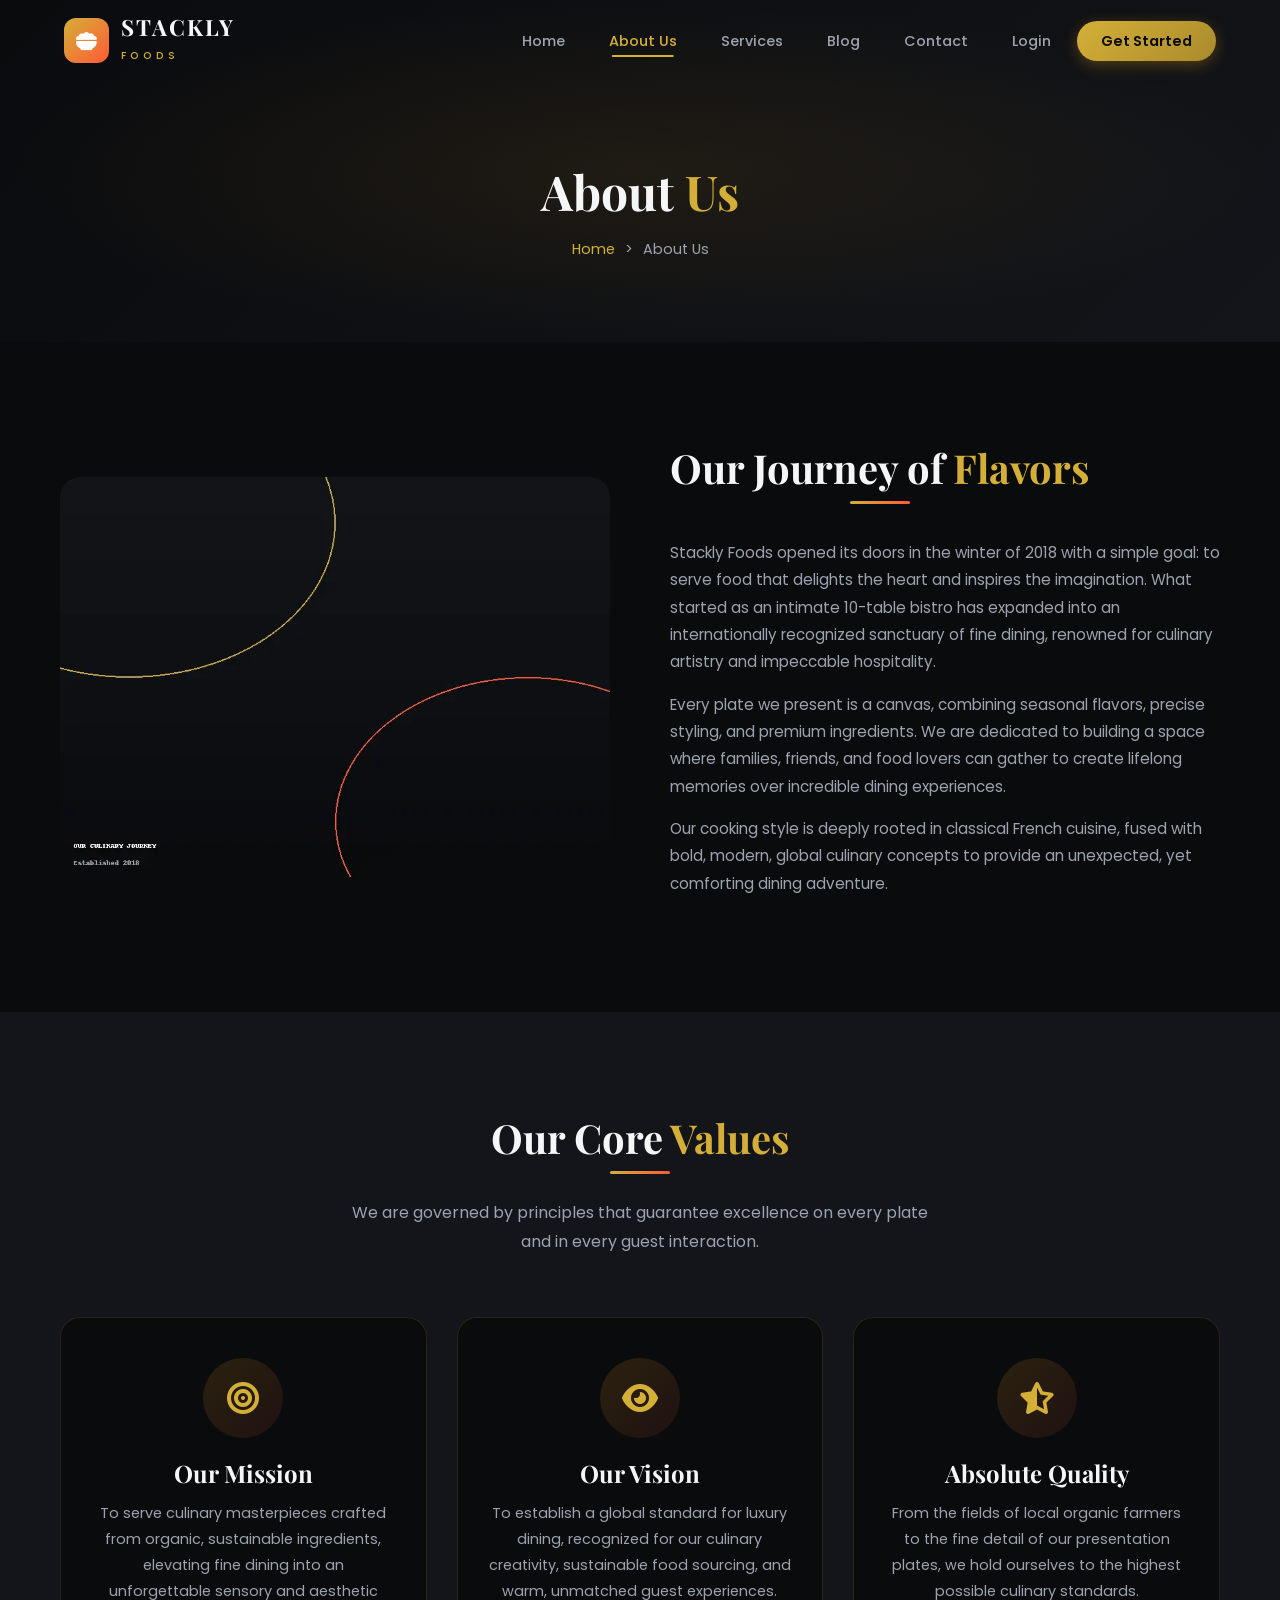
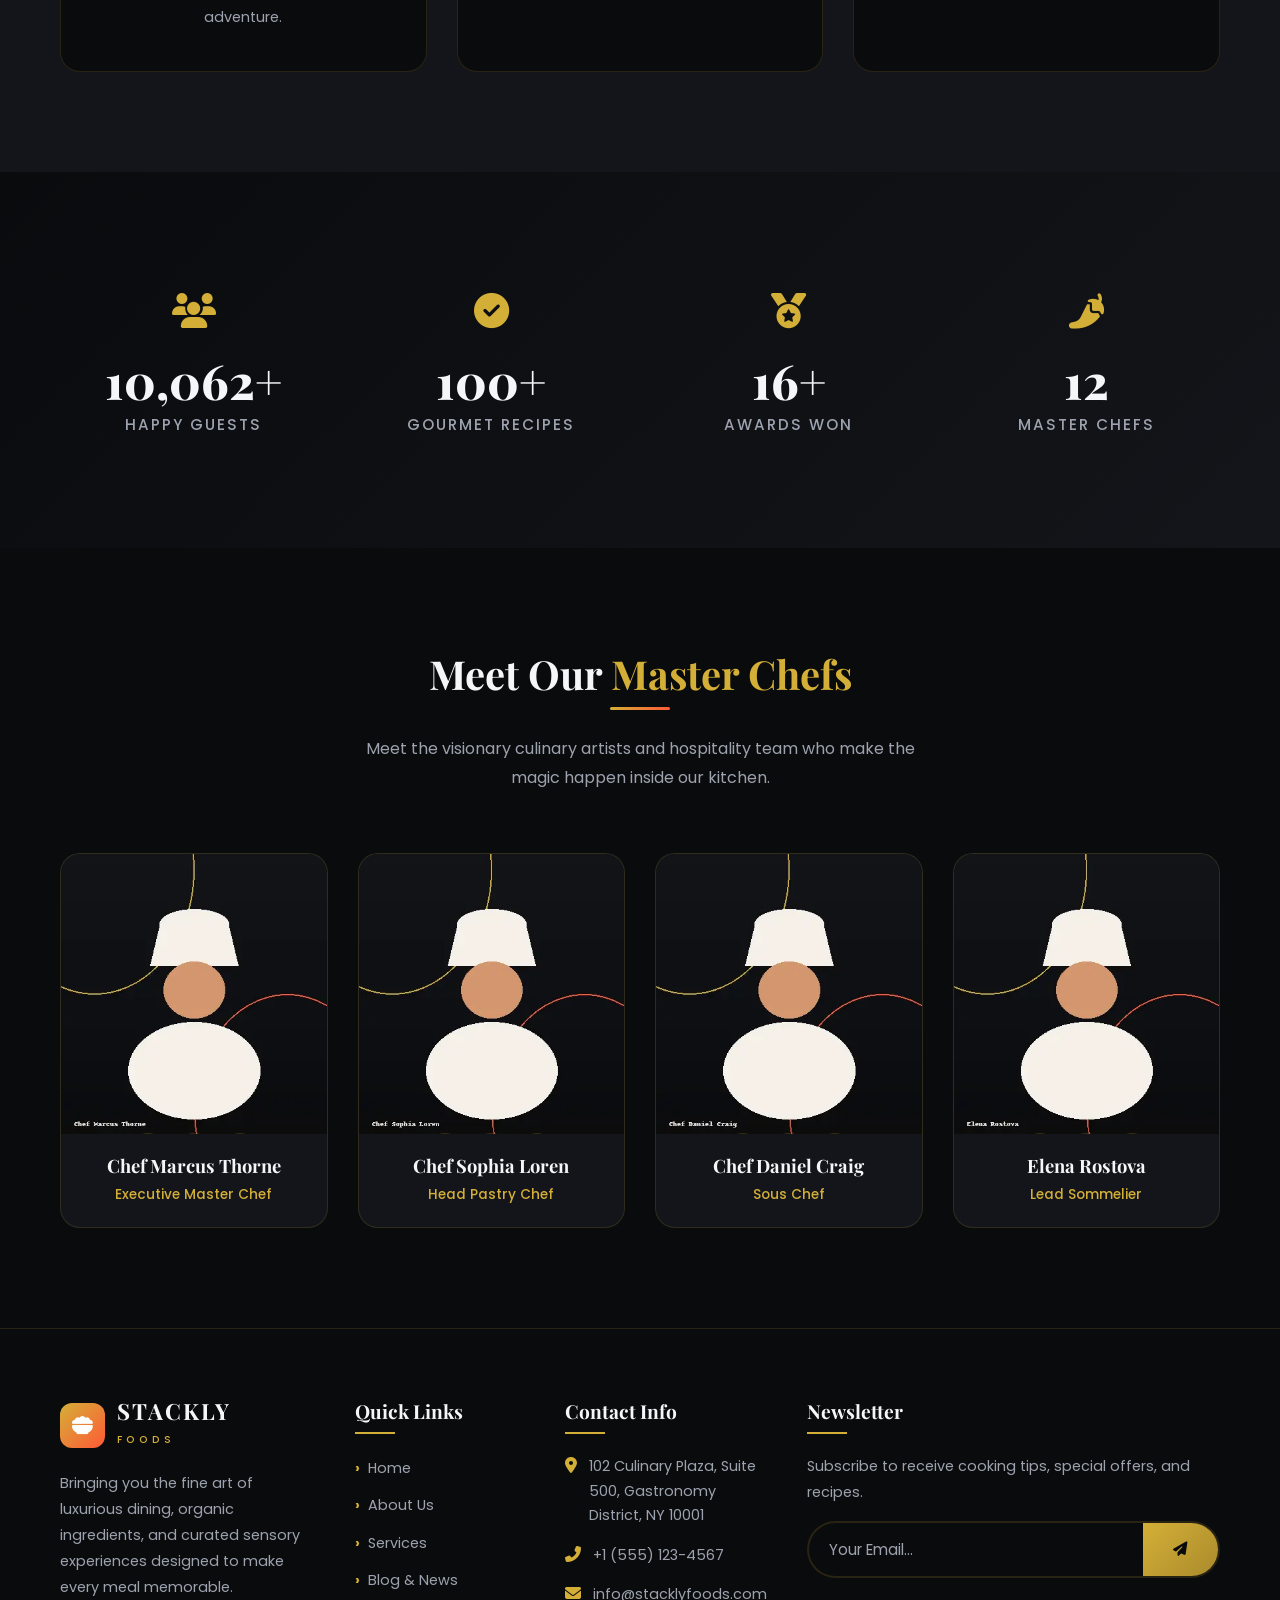
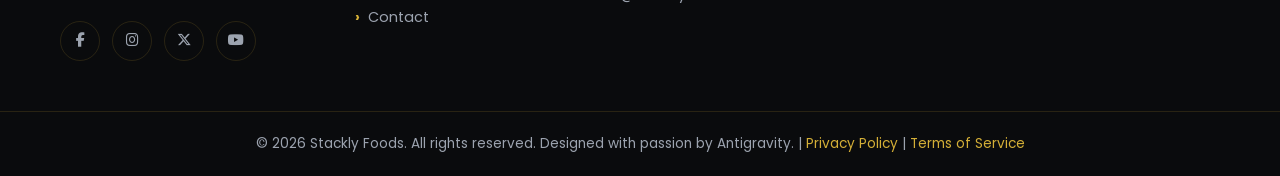
==== about.html @ e521a088 "Upload Stackly Foods theme with real photography, custom styles, and role dashboards" ====
<!DOCTYPE html>
<html lang="en">
<head>
    <meta charset="UTF-8">
    <meta name="viewport" content="width=device-width, initial-scale=1.0">
    <title>About Us | Stackly Foods - Our Story, Culinary Mission & Master Chefs</title>
    <meta name="description" content="Discover the story behind Stackly Foods. Learn about our culinary values, mission, master chefs, and our journey to culinary excellence.">
    <!-- Font Awesome -->
    <link rel="stylesheet" href="https://cdnjs.cloudflare.com/ajax/libs/font-awesome/6.5.2/css/all.min.css">
    <!-- Google Fonts -->
    <link href="https://fonts.googleapis.com/css2?family=Playfair+Display:ital,wght@0,400..900;1,400..900&family=Poppins:wght@300;400;500;600;700;800&display=swap" rel="stylesheet">
    <!-- Stylesheet -->
    <link rel="stylesheet" href="css/style.css">
</head>
<body>

    <!-- NAVBAR -->
    <header>
        <nav class="navbar" id="mainNavbar">
            <a href="index.html" class="logo" id="logoLink">
                <div class="logo-icon">
                    <i class="fas fa-bowl-food"></i>
                </div>
                <div class="logo-text">
                    <h2>STACKLY</h2>
                    <span>FOODS</span>
                </div>
            </a>

            <ul class="nav-links" id="navLinks">
                <li><a href="index.html" id="navHome">Home</a></li>
                <li><a href="about.html" class="active" id="navAbout">About Us</a></li>
                <li><a href="services.html" id="navServices">Services</a></li>
                <li><a href="blog.html" id="navBlog">Blog</a></li>
                <li><a href="contact.html" id="navContact">Contact</a></li>
                <li><a href="login.html" id="navLogin">Login</a></li>
                <li><a href="register.html" class="btn-nav" id="navRegister">Get Started</a></li>
            </ul>

            <div class="menu-btn" id="menuBtn">
                <i class="fas fa-bars"></i>
            </div>
        </nav>
    </header>

    <!-- SECTION 1: PAGE HERO -->
    <section class="page-hero animate-on-scroll" id="about-hero">
        <div class="container">
            <h1>About <span class="highlight">Us</span></h1>
            <div class="breadcrumb">
                <a href="index.html" id="breadcrumbHome">Home</a>
                <span>&gt;</span>
                <span>About Us</span>
            </div>
        </div>
    </section>

    <!-- SECTION 2: OUR STORY -->
    <section class="story-section animate-on-scroll" id="our-story">
        <div class="container story-container">
            <div class="story-image animate-slide-left">
                <img src="images/story.webp" alt="Stackly Foods Kitchen Story" id="storyImg">
            </div>
            <div class="story-text animate-slide-right">
                <div class="section-header" style="text-align: left; margin-bottom: 25px;">
                    <h2>Our Journey of <span class="highlight">Flavors</span></h2>
                </div>
                <p>Stackly Foods opened its doors in the winter of 2018 with a simple goal: to serve food that delights the heart and inspires the imagination. What started as an intimate 10-table bistro has expanded into an internationally recognized sanctuary of fine dining, renowned for culinary artistry and impeccable hospitality.</p>
                <p>Every plate we present is a canvas, combining seasonal flavors, precise styling, and premium ingredients. We are dedicated to building a space where families, friends, and food lovers can gather to create lifelong memories over incredible dining experiences.</p>
                <p>Our cooking style is deeply rooted in classical French cuisine, fused with bold, modern, global culinary concepts to provide an unexpected, yet comforting dining adventure.</p>
            </div>
        </div>
    </section>

    <!-- SECTION 3: MISSION / VISION / VALUES -->
    <section class="values-section animate-on-scroll" id="our-values">
        <div class="container">
            <div class="section-header">
                <h2>Our Core <span class="highlight">Values</span></h2>
                <p>We are governed by principles that guarantee excellence on every plate and in every guest interaction.</p>
            </div>
            <div class="values-grid">
                <!-- Mission -->
                <div class="value-card animate-scale delay-1">
                    <div class="value-icon">
                        <i class="fas fa-bullseye"></i>
                    </div>
                    <h3>Our Mission</h3>
                    <p>To serve culinary masterpieces crafted from organic, sustainable ingredients, elevating fine dining into an unforgettable sensory and aesthetic adventure.</p>
                </div>
                <!-- Vision -->
                <div class="value-card animate-scale delay-2">
                    <div class="value-icon">
                        <i class="fas fa-eye"></i>
                    </div>
                    <h3>Our Vision</h3>
                    <p>To establish a global standard for luxury dining, recognized for our culinary creativity, sustainable food sourcing, and warm, unmatched guest experiences.</p>
                </div>
                <!-- Quality -->
                <div class="value-card animate-scale delay-3">
                    <div class="value-icon">
                        <i class="fas fa-star-half-stroke"></i>
                    </div>
                    <h3>Absolute Quality</h3>
                    <p>From the fields of local organic farmers to the fine detail of our presentation plates, we hold ourselves to the highest possible culinary standards.</p>
                </div>
            </div>
        </div>
    </section>

    <!-- SECTION 4: STATS COUNTER -->
    <section class="stats-section animate-on-scroll" id="about-stats">
        <div class="container stats-grid">
            <!-- Stat 1 -->
            <div class="stat-item">
                <div class="stat-icon"><i class="fas fa-users"></i></div>
                <div class="stat-number" data-target="15000" data-suffix="+">0</div>
                <div class="stat-label">Happy Guests</div>
            </div>
            <!-- Stat 2 -->
            <div class="stat-item">
                <div class="stat-icon"><i class="fas fa-circle-check"></i></div>
                <div class="stat-number" data-target="150" data-suffix="+">0</div>
                <div class="stat-label">Gourmet Recipes</div>
            </div>
            <!-- Stat 3 -->
            <div class="stat-item">
                <div class="stat-icon"><i class="fas fa-medal"></i></div>
                <div class="stat-number" data-target="25" data-suffix="+">0</div>
                <div class="stat-label">Awards Won</div>
            </div>
            <!-- Stat 4 -->
            <div class="stat-item">
                <div class="stat-icon"><i class="fas fa-pepper-hot"></i></div>
                <div class="stat-number" data-target="18" data-suffix="">0</div>
                <div class="stat-label">Master Chefs</div>
            </div>
        </div>
    </section>

    <!-- SECTION 5: MEET OUR TEAM -->
    <section class="team-section animate-on-scroll" id="our-team">
        <div class="container">
            <div class="section-header">
                <h2>Meet Our <span class="highlight">Master Chefs</span></h2>
                <p>Meet the visionary culinary artists and hospitality team who make the magic happen inside our kitchen.</p>
            </div>
            <div class="team-grid">
                <!-- Chef 1 -->
                <div class="team-card animate-scale delay-1">
                    <div class="team-photo">
                        <img src="images/chef1.webp" alt="Executive Chef Chef Marcus" id="chefImg1">
                        <div class="team-social">
                            <a href="https://facebook.com" target="_blank" id="chef1Fb"><i class="fab fa-facebook-f"></i></a>
                            <a href="https://instagram.com" target="_blank" id="chef1Insta"><i class="fab fa-instagram"></i></a>
                            <a href="https://twitter.com" target="_blank" id="chef1Tw"><i class="fab fa-x-twitter"></i></a>
                        </div>
                    </div>
                    <div class="team-info">
                        <h3>Chef Marcus Thorne</h3>
                        <p>Executive Master Chef</p>
                    </div>
                </div>
                <!-- Chef 2 -->
                <div class="team-card animate-scale delay-2">
                    <div class="team-photo">
                        <img src="images/chef2.webp" alt="Pastry Chef Chef Sophia" id="chefImg2">
                        <div class="team-social">
                            <a href="https://facebook.com" target="_blank" id="chef2Fb"><i class="fab fa-facebook-f"></i></a>
                            <a href="https://instagram.com" target="_blank" id="chef2Insta"><i class="fab fa-instagram"></i></a>
                            <a href="https://twitter.com" target="_blank" id="chef2Tw"><i class="fab fa-x-twitter"></i></a>
                        </div>
                    </div>
                    <div class="team-info">
                        <h3>Chef Sophia Loren</h3>
                        <p>Head Pastry Chef</p>
                    </div>
                </div>
                <!-- Chef 3 -->
                <div class="team-card animate-scale delay-3">
                    <div class="team-photo">
                        <img src="images/chef3.webp" alt="Sous Chef Chef Daniel" id="chefImg3">
                        <div class="team-social">
                            <a href="https://facebook.com" target="_blank" id="chef3Fb"><i class="fab fa-facebook-f"></i></a>
                            <a href="https://instagram.com" target="_blank" id="chef3Insta"><i class="fab fa-instagram"></i></a>
                            <a href="https://twitter.com" target="_blank" id="chef3Tw"><i class="fab fa-x-twitter"></i></a>
                        </div>
                    </div>
                    <div class="team-info">
                        <h3>Chef Daniel Craig</h3>
                        <p>Sous Chef</p>
                    </div>
                </div>
                <!-- Chef 4 -->
                <div class="team-card animate-scale delay-4">
                    <div class="team-photo">
                        <img src="images/chef4.webp" alt="Lead Sommelier Elena" id="chefImg4">
                        <div class="team-social">
                            <a href="https://facebook.com" target="_blank" id="chef4Fb"><i class="fab fa-facebook-f"></i></a>
                            <a href="https://instagram.com" target="_blank" id="chef4Insta"><i class="fab fa-instagram"></i></a>
                            <a href="https://twitter.com" target="_blank" id="chef4Tw"><i class="fab fa-x-twitter"></i></a>
                        </div>
                    </div>
                    <div class="team-info">
                        <h3>Elena Rostova</h3>
                        <p>Lead Sommelier</p>
                    </div>
                </div>
            </div>
        </div>
    </section>

    <!-- FOOTER -->
    <footer>
        <div class="container footer-grid">
            <div class="footer-col footer-about">
                <a href="index.html" class="logo" style="margin-bottom: 20px;" id="footerLogo">
                    <div class="logo-icon">
                        <i class="fas fa-bowl-food"></i>
                    </div>
                    <div class="logo-text">
                        <h2>STACKLY</h2>
                        <span>FOODS</span>
                    </div>
                </a>
                <p>Bringing you the fine art of luxurious dining, organic ingredients, and curated sensory experiences designed to make every meal memorable.</p>
                <div class="footer-social">
                    <a href="https://facebook.com" target="_blank" id="facebookLink"><i class="fab fa-facebook-f"></i></a>
                    <a href="https://instagram.com" target="_blank" id="instagramLink"><i class="fab fa-instagram"></i></a>
                    <a href="https://twitter.com" target="_blank" id="twitterLink"><i class="fab fa-x-twitter"></i></a>
                    <a href="https://youtube.com" target="_blank" id="youtubeLink"><i class="fab fa-youtube"></i></a>
                </div>
            </div>
            <div class="footer-col footer-links">
                <h3>Quick Links</h3>
                <ul>
                    <li><a href="index.html" id="footerLinkHome">Home</a></li>
                    <li><a href="about.html" id="footerLinkAbout">About Us</a></li>
                    <li><a href="services.html" id="footerLinkServices">Services</a></li>
                    <li><a href="blog.html" id="footerLinkBlog">Blog & News</a></li>
                    <li><a href="contact.html" id="footerLinkContact">Contact</a></li>
                </ul>
            </div>
            <div class="footer-col footer-contact">
                <h3>Contact Info</h3>
                <ul>
                    <li>
                        <i class="fas fa-map-marker-alt"></i>
                        <span>102 Culinary Plaza, Suite 500, Gastronomy District, NY 10001</span>
                    </li>
                    <li>
                        <i class="fas fa-phone-alt"></i>
                        <span><a href="tel:+15551234567" id="footerPhone">+1 (555) 123-4567</a></span>
                    </li>
                    <li>
                        <i class="fas fa-envelope"></i>
                        <span><a href="mailto:info@stacklyfoods.com" id="footerEmail">info@stacklyfoods.com</a></span>
                    </li>
                </ul>
            </div>
            <div class="footer-col footer-newsletter">
                <h3>Newsletter</h3>
                <p>Subscribe to receive cooking tips, special offers, and recipes.</p>
                <form class="newsletter-form" id="footerNewsletterForm">
                    <input type="email" placeholder="Your Email..." required id="footerNewsletterEmail">
                    <button type="submit" id="footerNewsletterSubmitBtn"><i class="fas fa-paper-plane"></i></button>
                </form>
            </div>
        </div>
        <div class="footer-bottom">
            <p>&copy; 2026 Stackly Foods. All rights reserved. Designed with passion by Antigravity. | <a href="#" id="privacyPolicyLink">Privacy Policy</a> | <a href="#" id="termsOfServiceLink">Terms of Service</a></p>
        </div>
    </footer>

    <!-- Script -->
    <script src="js/script.js"></script>
</body>
</html>
---- css/style.css ----
/* ============================================
   STACKLY FOODS - Food Industry Theme
   Complete Stylesheet
   ============================================ */

/* ---- CSS Custom Properties (Design Tokens) ---- */
:root {
  /* Colors */
  --color-primary: #D4AF37;
  --color-primary-dark: #AA8B2C;
  --color-primary-light: #F3E5AB;
  --color-secondary: #FF5A36;
  --color-secondary-dark: #D64522;
  --color-accent: #10B981;
  --color-accent-dark: #059669;

  --color-bg: #0A0B0D;
  --color-bg-light: #13151A;
  --color-bg-lighter: #1F222B;
  --color-bg-card: #13151A;
  --color-bg-card-hover: #1F222B;

  --color-text: #F5F6F8;
  --color-text-muted: #9CA3AF;
  --color-text-dark: #0A0B0D;
  --color-border: rgba(212, 175, 55, 0.15);
  --color-border-light: rgba(245, 246, 248, 0.08);

  /* Glassmorphism */
  --glass-bg: rgba(19, 21, 26, 0.85);
  --glass-border: rgba(212, 175, 55, 0.2);
  --glass-shadow: 0 8px 32px rgba(0, 0, 0, 0.3);

  /* Typography */
  --font-body: 'Poppins', sans-serif;
  --font-heading: 'Playfair Display', serif;

  /* Spacing */
  --section-padding: 100px 0;
  --container-width: 1200px;
  --container-padding: 0 20px;

  /* Transitions */
  --transition-fast: 0.2s ease;
  --transition-normal: 0.3s ease;
  --transition-slow: 0.5s ease;
  --transition-slower: 0.8s ease;

  /* Border Radius */
  --radius-sm: 6px;
  --radius-md: 12px;
  --radius-lg: 20px;
  --radius-xl: 30px;
  --radius-full: 50%;

  /* Shadows */
  --shadow-card: 0 4px 20px rgba(0, 0, 0, 0.3);
  --shadow-card-hover: 0 12px 40px rgba(232, 163, 23, 0.15);
  --shadow-btn: 0 4px 15px rgba(232, 163, 23, 0.3);
  --shadow-btn-hover: 0 6px 25px rgba(232, 163, 23, 0.5);
}

/* ---- Reset & Base ---- */
*,
*::before,
*::after {
  margin: 0;
  padding: 0;
  box-sizing: border-box;
}

html {
  scroll-behavior: smooth;
  font-size: 16px;
}

body {
  font-family: var(--font-body);
  background-color: var(--color-bg);
  color: var(--color-text);
  line-height: 1.7;
  overflow-x: hidden;
  -webkit-font-smoothing: antialiased;
  -moz-osx-font-smoothing: grayscale;
}

a {
  text-decoration: none;
  color: inherit;
  transition: var(--transition-normal);
}

ul {
  list-style: none;
}

img {
  max-width: 100%;
  height: auto;
  display: block;
}

button {
  cursor: pointer;
  border: none;
  outline: none;
  font-family: var(--font-body);
}

input, textarea, select {
  font-family: var(--font-body);
  outline: none;
}

h1, h2, h3, h4, h5, h6 {
  font-family: var(--font-heading);
  font-weight: 700;
  line-height: 1.3;
  color: var(--color-text);
}

h1 { font-size: 3.2rem; }
h2 { font-size: 2.5rem; }
h3 { font-size: 1.5rem; }
h4 { font-size: 1.2rem; }

p {
  color: var(--color-text-muted);
  line-height: 1.8;
}

/* ---- Utility Classes ---- */
.container {
  max-width: var(--container-width);
  margin: 0 auto;
  padding: var(--container-padding);
}

.section-header {
  text-align: center;
  margin-bottom: 60px;
}

.section-header h2 {
  font-size: 2.5rem;
  margin-bottom: 15px;
  position: relative;
  display: inline-block;
}

.section-header h2::after {
  content: '';
  position: absolute;
  bottom: -10px;
  left: 50%;
  transform: translateX(-50%);
  width: 60px;
  height: 3px;
  background: linear-gradient(90deg, var(--color-primary), var(--color-secondary));
  border-radius: 2px;
}

.section-header p {
  max-width: 600px;
  margin: 20px auto 0;
  font-size: 1rem;
}

.highlight {
  color: var(--color-primary);
}

/* ---- Buttons ---- */
.primary-btn {
  display: inline-block;
  padding: 14px 36px;
  background: linear-gradient(135deg, var(--color-primary), var(--color-primary-dark));
  color: var(--color-text-dark);
  font-weight: 600;
  font-size: 1rem;
  border-radius: var(--radius-xl);
  transition: var(--transition-normal);
  box-shadow: var(--shadow-btn);
  text-transform: uppercase;
  letter-spacing: 1px;
  border: none;
  cursor: pointer;
}

.primary-btn:hover {
  transform: translateY(-3px);
  box-shadow: var(--shadow-btn-hover);
  background: linear-gradient(135deg, var(--color-primary-light), var(--color-primary));
}

.secondary-btn {
  display: inline-block;
  padding: 14px 36px;
  background: transparent;
  color: var(--color-text);
  font-weight: 600;
  font-size: 1rem;
  border-radius: var(--radius-xl);
  border: 2px solid var(--color-primary);
  transition: var(--transition-normal);
  text-transform: uppercase;
  letter-spacing: 1px;
  cursor: pointer;
}

.secondary-btn:hover {
  background: var(--color-primary);
  color: var(--color-text-dark);
  transform: translateY(-3px);
  box-shadow: var(--shadow-btn);
}

/* ============================================
   NAVBAR
   ============================================ */
.navbar {
  position: fixed;
  top: 0;
  left: 0;
  width: 100%;
  z-index: 1000;
  display: flex;
  align-items: center;
  justify-content: space-between;
  padding: 15px 5%;
  transition: var(--transition-normal);
  background: transparent;
}

.navbar.scrolled {
  background: var(--glass-bg);
  backdrop-filter: blur(20px);
  -webkit-backdrop-filter: blur(20px);
  box-shadow: 0 2px 20px rgba(0, 0, 0, 0.3);
  padding: 10px 5%;
  border-bottom: 1px solid var(--glass-border);
}

.logo {
  display: flex;
  align-items: center;
  gap: 12px;
  text-decoration: none;
}

.logo-icon {
  width: 45px;
  height: 45px;
  background: linear-gradient(135deg, var(--color-primary), var(--color-secondary));
  border-radius: var(--radius-md);
  display: flex;
  align-items: center;
  justify-content: center;
  font-size: 1.3rem;
  color: #fff;
  transition: var(--transition-normal);
}

.logo:hover .logo-icon {
  transform: rotate(10deg) scale(1.05);
}

.logo-text h2 {
  font-family: var(--font-heading);
  font-size: 1.4rem;
  font-weight: 700;
  color: var(--color-text);
  line-height: 1.1;
  letter-spacing: 2px;
}

.logo-text span {
  font-family: var(--font-body);
  font-size: 0.65rem;
  color: var(--color-primary);
  text-transform: uppercase;
  letter-spacing: 4px;
  font-weight: 500;
}

.nav-links {
  display: flex;
  align-items: center;
  gap: 8px;
}

.nav-links li a {
  padding: 8px 18px;
  font-size: 0.9rem;
  font-weight: 500;
  color: var(--color-text-muted);
  border-radius: var(--radius-xl);
  transition: var(--transition-normal);
  position: relative;
}

.nav-links li a:hover,
.nav-links li a.active {
  color: var(--color-primary);
}

.nav-links li a::after {
  content: '';
  position: absolute;
  bottom: 2px;
  left: 50%;
  transform: translateX(-50%);
  width: 0;
  height: 2px;
  background: var(--color-primary);
  transition: var(--transition-normal);
  border-radius: 2px;
}

.nav-links li a:hover::after,
.nav-links li a.active::after {
  width: 60%;
}

.btn-nav {
  background: linear-gradient(135deg, var(--color-primary), var(--color-primary-dark)) !important;
  color: var(--color-text-dark) !important;
  font-weight: 600 !important;
  padding: 10px 24px !important;
  border-radius: var(--radius-xl) !important;
  box-shadow: var(--shadow-btn);
}

.btn-nav:hover {
  transform: translateY(-2px);
  box-shadow: var(--shadow-btn-hover);
}

.btn-nav::after {
  display: none !important;
}

.menu-btn {
  display: none;
  font-size: 1.5rem;
  color: var(--color-text);
  cursor: pointer;
  z-index: 1001;
  transition: var(--transition-normal);
}

.menu-btn:hover {
  color: var(--color-primary);
}

/* ============================================
   HERO SECTION
   ============================================ */
.hero {
  position: relative;
  height: 100vh;
  min-height: 600px;
  display: flex;
  align-items: center;
  justify-content: center;
  overflow: hidden;
}

.slider {
  position: absolute;
  top: 0;
  left: 0;
  width: 100%;
  height: 100%;
}

.slide {
  position: absolute;
  top: 0;
  left: 0;
  width: 100%;
  height: 100%;
  background-size: cover;
  background-position: center;
  background-repeat: no-repeat;
  opacity: 0;
  transition: opacity 1.5s ease-in-out;
  transform: scale(1.05);
}

.slide.active {
  opacity: 1;
  transform: scale(1);
  animation: slowZoom 8s ease-in-out forwards;
}

@keyframes slowZoom {
  from { transform: scale(1); }
  to { transform: scale(1.08); }
}

.hero .overlay {
  position: absolute;
  top: 0;
  left: 0;
  width: 100%;
  height: 100%;
  background: linear-gradient(
    to bottom,
    rgba(10, 11, 13, 0.7) 0%,
    rgba(10, 11, 13, 0.5) 50%,
    rgba(10, 11, 13, 0.9) 100%
  );
  z-index: 1;
}

.hero-content {
  position: relative;
  z-index: 2;
  text-align: center;
  max-width: 800px;
  padding: 0 20px;
}

.hero-content h1 {
  font-size: 3.8rem;
  font-weight: 800;
  margin-bottom: 20px;
  color: var(--color-text);
  min-height: 100px;
}

.hero-content h1 span#typingText {
  color: var(--color-primary);
  border-right: 3px solid var(--color-primary);
  animation: blink 0.7s step-end infinite;
}

@keyframes blink {
  50% { border-color: transparent; }
}

.hero-content p {
  font-size: 1.15rem;
  margin-bottom: 35px;
  color: rgba(245, 240, 232, 0.85);
  max-width: 600px;
  margin-left: auto;
  margin-right: auto;
}

.hero-buttons {
  display: flex;
  gap: 20px;
  justify-content: center;
  flex-wrap: wrap;
}

/* ============================================
   WELCOME / ABOUT SECTION
   ============================================ */
.welcome-section {
  padding: var(--section-padding);
  background: var(--color-bg);
}

.welcome-container {
  display: grid;
  grid-template-columns: 1fr 1fr;
  gap: 60px;
  align-items: center;
}

.welcome-image {
  position: relative;
  border-radius: var(--radius-lg);
  overflow: hidden;
}

.welcome-image img {
  width: 100%;
  height: 450px;
  object-fit: cover;
  border-radius: var(--radius-lg);
  transition: var(--transition-slow);
}

.welcome-image:hover img {
  transform: scale(1.03);
}

.welcome-image::before {
  content: '';
  position: absolute;
  top: -15px;
  left: -15px;
  width: 100px;
  height: 100px;
  border-top: 4px solid var(--color-primary);
  border-left: 4px solid var(--color-primary);
  border-radius: var(--radius-md) 0 0 0;
  z-index: 1;
}

.welcome-image::after {
  content: '';
  position: absolute;
  bottom: -15px;
  right: -15px;
  width: 100px;
  height: 100px;
  border-bottom: 4px solid var(--color-secondary);
  border-right: 4px solid var(--color-secondary);
  border-radius: 0 0 var(--radius-md) 0;
  z-index: 1;
}

.welcome-text h2 {
  margin-bottom: 20px;
}

.welcome-text h2 span {
  color: var(--color-primary);
}

.welcome-text p {
  margin-bottom: 15px;
  font-size: 1rem;
}

.welcome-text .welcome-features {
  display: grid;
  grid-template-columns: 1fr 1fr;
  gap: 15px;
  margin: 25px 0 30px;
}

.welcome-feature-item {
  display: flex;
  align-items: center;
  gap: 10px;
}

.welcome-feature-item i {
  color: var(--color-accent);
  font-size: 1.1rem;
}

.welcome-feature-item span {
  font-size: 0.95rem;
  color: var(--color-text-muted);
}

/* ============================================
   SIGNATURE DISHES
   ============================================ */
.dishes-section {
  padding: var(--section-padding);
  background: var(--color-bg-light);
}

.dishes-grid {
  display: grid;
  grid-template-columns: repeat(3, 1fr);
  gap: 30px;
}

.dish-card {
  background: var(--color-bg);
  border-radius: var(--radius-lg);
  overflow: hidden;
  border: 1px solid var(--color-border);
  transition: var(--transition-normal);
  position: relative;
}

.dish-card:hover {
  transform: translateY(-8px);
  box-shadow: var(--shadow-card-hover);
  border-color: var(--color-primary);
}

.dish-card .dish-image {
  position: relative;
  height: 250px;
  overflow: hidden;
}

.dish-card .dish-image img {
  width: 100%;
  height: 100%;
  object-fit: cover;
  transition: var(--transition-slow);
}

.dish-card:hover .dish-image img {
  transform: scale(1.1);
}

.dish-card .dish-badge {
  position: absolute;
  top: 15px;
  left: 15px;
  background: var(--color-secondary);
  color: #fff;
  padding: 5px 14px;
  border-radius: var(--radius-xl);
  font-size: 0.75rem;
  font-weight: 600;
  text-transform: uppercase;
  letter-spacing: 1px;
}

.dish-card .dish-info {
  padding: 25px;
}

.dish-card .dish-info h3 {
  font-size: 1.3rem;
  margin-bottom: 8px;
}

.dish-card .dish-info .dish-meta {
  display: flex;
  align-items: center;
  justify-content: space-between;
  margin-bottom: 12px;
}

.dish-card .dish-info .dish-price {
  font-size: 1.4rem;
  font-weight: 700;
  color: var(--color-primary);
  font-family: var(--font-heading);
}

.dish-card .dish-info .dish-rating {
  display: flex;
  gap: 3px;
}

.dish-card .dish-info .dish-rating i {
  color: var(--color-primary);
  font-size: 0.85rem;
}

.dish-card .dish-info p {
  font-size: 0.9rem;
  line-height: 1.6;
}

/* ============================================
   NEWS / LATEST FOOD NEWS
   ============================================ */
.news-section {
  padding: var(--section-padding);
  background: var(--color-bg);
}

.news-grid {
  display: grid;
  grid-template-columns: repeat(3, 1fr);
  gap: 30px;
}

.news-card {
  background: var(--color-bg-card);
  border-radius: var(--radius-lg);
  overflow: hidden;
  border: 1px solid var(--color-border);
  transition: var(--transition-normal);
}

.news-card:hover {
  transform: translateY(-6px);
  box-shadow: var(--shadow-card-hover);
  border-color: rgba(232, 163, 23, 0.3);
}

.news-card .news-image {
  height: 200px;
  overflow: hidden;
}

.news-card .news-image img {
  width: 100%;
  height: 100%;
  object-fit: cover;
  transition: var(--transition-slow);
}

.news-card:hover .news-image img {
  transform: scale(1.08);
}

.news-card .news-content {
  padding: 25px;
}

.news-card .news-meta {
  display: flex;
  align-items: center;
  gap: 15px;
  margin-bottom: 12px;
  font-size: 0.8rem;
  color: var(--color-text-muted);
}

.news-card .news-meta span {
  display: flex;
  align-items: center;
  gap: 5px;
}

.news-card .news-meta .category-badge {
  background: rgba(232, 163, 23, 0.15);
  color: var(--color-primary);
  padding: 3px 12px;
  border-radius: var(--radius-xl);
  font-weight: 600;
  font-size: 0.75rem;
  text-transform: uppercase;
}

.news-card .news-content h3 {
  font-size: 1.15rem;
  margin-bottom: 10px;
  transition: var(--transition-normal);
}

.news-card:hover .news-content h3 {
  color: var(--color-primary);
}

.news-card .news-content p {
  font-size: 0.9rem;
  margin-bottom: 15px;
}

.news-card .read-more {
  color: var(--color-primary);
  font-weight: 600;
  font-size: 0.9rem;
  display: inline-flex;
  align-items: center;
  gap: 8px;
  transition: var(--transition-normal);
}

.news-card .read-more:hover {
  gap: 12px;
}

/* ============================================
   WHY CHOOSE US
   ============================================ */
.features-section {
  padding: var(--section-padding);
  background: var(--color-bg-light);
}

.features-grid {
  display: grid;
  grid-template-columns: repeat(4, 1fr);
  gap: 25px;
}

.feature-card {
  background: var(--color-bg);
  border: 1px solid var(--color-border);
  border-radius: var(--radius-lg);
  padding: 35px 25px;
  text-align: center;
  transition: var(--transition-normal);
  position: relative;
  overflow: hidden;
}

.feature-card::before {
  content: '';
  position: absolute;
  top: 0;
  left: 0;
  width: 100%;
  height: 3px;
  background: linear-gradient(90deg, var(--color-primary), var(--color-secondary));
  transform: scaleX(0);
  transition: var(--transition-normal);
}

.feature-card:hover::before {
  transform: scaleX(1);
}

.feature-card:hover {
  transform: translateY(-8px);
  box-shadow: var(--shadow-card-hover);
  border-color: var(--color-primary);
}

.feature-card .feature-icon {
  width: 70px;
  height: 70px;
  background: linear-gradient(135deg, rgba(232, 163, 23, 0.15), rgba(212, 70, 59, 0.1));
  border-radius: var(--radius-full);
  display: flex;
  align-items: center;
  justify-content: center;
  margin: 0 auto 20px;
  font-size: 1.6rem;
  color: var(--color-primary);
  transition: var(--transition-normal);
}

.feature-card:hover .feature-icon {
  background: linear-gradient(135deg, var(--color-primary), var(--color-secondary));
  color: #fff;
  transform: scale(1.1);
}

.feature-card h3 {
  font-size: 1.15rem;
  margin-bottom: 12px;
}

.feature-card p {
  font-size: 0.88rem;
  line-height: 1.7;
}

/* ============================================
   STATS COUNTER
   ============================================ */
.stats-section {
  padding: 80px 0;
  background: linear-gradient(135deg, var(--color-bg), var(--color-bg-light));
  position: relative;
  overflow: hidden;
}

.stats-section::before {
  content: '';
  position: absolute;
  top: 0;
  left: 0;
  width: 100%;
  height: 100%;
  background: url('data:image/svg+xml,<svg xmlns="http://www.w3.org/2000/svg" viewBox="0 0 80 80"><circle cx="40" cy="40" r="1" fill="rgba(232,163,23,0.06)"/></svg>');
  background-size: 40px 40px;
}

.stats-grid {
  display: grid;
  grid-template-columns: repeat(4, 1fr);
  gap: 30px;
  position: relative;
  z-index: 1;
}

.stat-item {
  text-align: center;
  padding: 30px 15px;
}

.stat-item .stat-icon {
  font-size: 2.2rem;
  color: var(--color-primary);
  margin-bottom: 15px;
}

.stat-item .stat-number {
  font-family: var(--font-heading);
  font-size: 3rem;
  font-weight: 800;
  color: var(--color-text);
  line-height: 1;
  margin-bottom: 8px;
}

.stat-item .stat-number span {
  color: var(--color-primary);
}

.stat-item .stat-label {
  font-size: 0.95rem;
  color: var(--color-text-muted);
  text-transform: uppercase;
  letter-spacing: 2px;
  font-weight: 500;
}

/* ============================================
   CTA BANNERS
   ============================================ */
.cta-section {
  padding: 100px 0;
  position: relative;
  overflow: hidden;
  background-size: cover;
  background-position: center;
  background-attachment: fixed;
}

.cta-section .overlay {
  position: absolute;
  top: 0;
  left: 0;
  width: 100%;
  height: 100%;
  background: linear-gradient(135deg, rgba(26, 18, 9, 0.92), rgba(44, 30, 15, 0.88));
}

.cta-content {
  position: relative;
  z-index: 1;
  text-align: center;
  max-width: 700px;
  margin: 0 auto;
}

.cta-content h2 {
  font-size: 2.5rem;
  margin-bottom: 20px;
}

.cta-content h2 span {
  color: var(--color-primary);
}

.cta-content p {
  font-size: 1.05rem;
  margin-bottom: 35px;
  color: rgba(245, 240, 232, 0.8);
}

/* Community / Newsletter CTA */
.community-section {
  padding: 80px 0;
  background: var(--color-bg-light);
  text-align: center;
}

.community-section h2 {
  font-size: 2.2rem;
  margin-bottom: 15px;
}

.community-section h2 span {
  color: var(--color-primary);
}

.community-section p {
  max-width: 550px;
  margin: 0 auto 30px;
}

.newsletter-form {
  display: flex;
  max-width: 500px;
  margin: 0 auto;
  gap: 0;
  border-radius: var(--radius-xl);
  overflow: hidden;
  border: 2px solid var(--color-border);
  background: var(--color-bg);
}

.newsletter-form input {
  flex: 1;
  padding: 15px 20px;
  border: none;
  background: transparent;
  color: var(--color-text);
  font-size: 0.95rem;
}

.newsletter-form input::placeholder {
  color: var(--color-text-muted);
}

.newsletter-form button {
  padding: 15px 30px;
  background: linear-gradient(135deg, var(--color-primary), var(--color-primary-dark));
  color: var(--color-text-dark);
  font-weight: 600;
  font-size: 0.9rem;
  border: none;
  cursor: pointer;
  transition: var(--transition-normal);
  text-transform: uppercase;
  letter-spacing: 1px;
}

.newsletter-form button:hover {
  background: linear-gradient(135deg, var(--color-primary-light), var(--color-primary));
}

/* ============================================
   FOOTER
   ============================================ */
footer {
  background: var(--color-bg);
  border-top: 1px solid var(--color-border);
  padding: 70px 0 0;
}

.footer-grid {
  display: grid;
  grid-template-columns: 1.5fr 1fr 1fr 1.5fr;
  gap: 40px;
  padding-bottom: 50px;
}

.footer-col h3 {
  font-size: 1.2rem;
  margin-bottom: 20px;
  color: var(--color-text);
  position: relative;
  padding-bottom: 10px;
}

.footer-col h3::after {
  content: '';
  position: absolute;
  bottom: 0;
  left: 0;
  width: 40px;
  height: 2px;
  background: var(--color-primary);
}

.footer-about p {
  font-size: 0.9rem;
  margin-bottom: 20px;
  line-height: 1.8;
}

.footer-social {
  display: flex;
  gap: 12px;
}

.footer-social a {
  width: 40px;
  height: 40px;
  border-radius: var(--radius-full);
  border: 1px solid var(--color-border);
  display: flex;
  align-items: center;
  justify-content: center;
  color: var(--color-text-muted);
  transition: var(--transition-normal);
  font-size: 0.9rem;
}

.footer-social a:hover {
  background: var(--color-primary);
  color: var(--color-text-dark);
  border-color: var(--color-primary);
  transform: translateY(-3px);
}

.footer-links ul li {
  margin-bottom: 10px;
}

.footer-links ul li a {
  color: var(--color-text-muted);
  font-size: 0.9rem;
  transition: var(--transition-normal);
  display: inline-flex;
  align-items: center;
  gap: 8px;
}

.footer-links ul li a::before {
  content: '›';
  color: var(--color-primary);
  font-weight: 700;
}

.footer-links ul li a:hover {
  color: var(--color-primary);
  padding-left: 5px;
}

.footer-contact li {
  display: flex;
  align-items: flex-start;
  gap: 12px;
  margin-bottom: 15px;
  font-size: 0.9rem;
  color: var(--color-text-muted);
}

.footer-contact li i {
  color: var(--color-primary);
  font-size: 1rem;
  margin-top: 3px;
}

.footer-newsletter p {
  font-size: 0.9rem;
  margin-bottom: 15px;
}

.footer-newsletter .newsletter-form {
  max-width: 100%;
}

.footer-bottom {
  border-top: 1px solid var(--color-border);
  padding: 20px 0;
  text-align: center;
}

.footer-bottom p {
  font-size: 0.85rem;
  color: var(--color-text-muted);
}

.footer-bottom a {
  color: var(--color-primary);
}

/* ============================================
   PAGE HERO (Sub-pages)
   ============================================ */
.page-hero {
  padding: 160px 0 80px;
  text-align: center;
  position: relative;
  background: linear-gradient(135deg, var(--color-bg), var(--color-bg-light));
  overflow: hidden;
}

.page-hero::before {
  content: '';
  position: absolute;
  top: 0;
  left: 0;
  width: 100%;
  height: 100%;
  background: radial-gradient(ellipse at center, rgba(232, 163, 23, 0.08) 0%, transparent 70%);
}

.page-hero h1 {
  position: relative;
  z-index: 1;
  font-size: 3rem;
  margin-bottom: 15px;
}

.page-hero h1 span {
  color: var(--color-primary);
}

.breadcrumb {
  position: relative;
  z-index: 1;
  display: flex;
  justify-content: center;
  gap: 10px;
  font-size: 0.9rem;
  color: var(--color-text-muted);
}

.breadcrumb a {
  color: var(--color-primary);
  transition: var(--transition-normal);
}

.breadcrumb a:hover {
  text-decoration: underline;
}

.breadcrumb span {
  color: var(--color-text-muted);
}

/* ============================================
   ABOUT PAGE SPECIFICS
   ============================================ */
.story-section {
  padding: var(--section-padding);
  background: var(--color-bg);
}

.story-container {
  display: grid;
  grid-template-columns: 1fr 1fr;
  gap: 60px;
  align-items: center;
}

.story-image {
  border-radius: var(--radius-lg);
  overflow: hidden;
  position: relative;
}

.story-image img {
  width: 100%;
  height: 400px;
  object-fit: cover;
  border-radius: var(--radius-lg);
}

.story-text h2 {
  margin-bottom: 20px;
}

.story-text h2 span {
  color: var(--color-primary);
}

.story-text p {
  margin-bottom: 15px;
  font-size: 0.95rem;
}

/* Mission / Vision / Values */
.values-section {
  padding: var(--section-padding);
  background: var(--color-bg-light);
}

.values-grid {
  display: grid;
  grid-template-columns: repeat(3, 1fr);
  gap: 30px;
}

.value-card {
  background: var(--color-bg);
  border: 1px solid var(--color-border);
  border-radius: var(--radius-lg);
  padding: 40px 30px;
  text-align: center;
  transition: var(--transition-normal);
}

.value-card:hover {
  transform: translateY(-8px);
  box-shadow: var(--shadow-card-hover);
  border-color: var(--color-primary);
}

.value-card .value-icon {
  width: 80px;
  height: 80px;
  background: linear-gradient(135deg, rgba(232, 163, 23, 0.15), rgba(212, 70, 59, 0.1));
  border-radius: var(--radius-full);
  display: flex;
  align-items: center;
  justify-content: center;
  margin: 0 auto 20px;
  font-size: 2rem;
  color: var(--color-primary);
  transition: var(--transition-normal);
}

.value-card:hover .value-icon {
  background: linear-gradient(135deg, var(--color-primary), var(--color-secondary));
  color: #fff;
}

.value-card h3 {
  margin-bottom: 12px;
}

.value-card p {
  font-size: 0.9rem;
}

/* Team Section */
.team-section {
  padding: var(--section-padding);
  background: var(--color-bg);
}

.team-grid {
  display: grid;
  grid-template-columns: repeat(4, 1fr);
  gap: 30px;
}

.team-card {
  background: var(--color-bg-card);
  border: 1px solid var(--color-border);
  border-radius: var(--radius-lg);
  overflow: hidden;
  text-align: center;
  transition: var(--transition-normal);
}

.team-card:hover {
  transform: translateY(-8px);
  box-shadow: var(--shadow-card-hover);
  border-color: var(--color-primary);
}

.team-card .team-photo {
  height: 280px;
  overflow: hidden;
  position: relative;
}

.team-card .team-photo img {
  width: 100%;
  height: 100%;
  object-fit: cover;
  transition: var(--transition-slow);
}

.team-card:hover .team-photo img {
  transform: scale(1.05);
}

.team-card .team-photo .team-social {
  position: absolute;
  bottom: -50px;
  left: 0;
  width: 100%;
  display: flex;
  justify-content: center;
  gap: 10px;
  padding: 15px;
  background: linear-gradient(transparent, rgba(26, 18, 9, 0.9));
  transition: var(--transition-normal);
}

.team-card:hover .team-photo .team-social {
  bottom: 0;
}

.team-social a {
  width: 36px;
  height: 36px;
  border-radius: var(--radius-full);
  background: rgba(232, 163, 23, 0.2);
  display: flex;
  align-items: center;
  justify-content: center;
  color: var(--color-text);
  transition: var(--transition-normal);
  font-size: 0.85rem;
}

.team-social a:hover {
  background: var(--color-primary);
  color: var(--color-text-dark);
}

.team-card .team-info {
  padding: 20px;
}

.team-card .team-info h3 {
  font-size: 1.15rem;
  margin-bottom: 5px;
}

.team-card .team-info p {
  font-size: 0.85rem;
  color: var(--color-primary);
  font-weight: 500;
}

/* ============================================
   BLOG PAGE
   ============================================ */
.blog-section {
  padding: var(--section-padding);
  background: var(--color-bg);
}

.featured-post {
  display: grid;
  grid-template-columns: 1.2fr 1fr;
  gap: 40px;
  align-items: center;
  background: var(--color-bg-card);
  border: 1px solid var(--color-border);
  border-radius: var(--radius-lg);
  overflow: hidden;
  margin-bottom: 60px;
  transition: var(--transition-normal);
}

.featured-post:hover {
  box-shadow: var(--shadow-card-hover);
  border-color: rgba(232, 163, 23, 0.3);
}

.featured-post .featured-image {
  height: 380px;
  overflow: hidden;
}

.featured-post .featured-image img {
  width: 100%;
  height: 100%;
  object-fit: cover;
  transition: var(--transition-slow);
}

.featured-post:hover .featured-image img {
  transform: scale(1.05);
}

.featured-post .featured-content {
  padding: 40px;
}

.featured-post .featured-content .post-badge {
  display: inline-block;
  background: rgba(232, 163, 23, 0.15);
  color: var(--color-primary);
  padding: 5px 16px;
  border-radius: var(--radius-xl);
  font-size: 0.8rem;
  font-weight: 600;
  margin-bottom: 15px;
  text-transform: uppercase;
}

.featured-post .featured-content h2 {
  font-size: 1.8rem;
  margin-bottom: 15px;
  transition: var(--transition-normal);
}

.featured-post:hover .featured-content h2 {
  color: var(--color-primary);
}

.featured-post .featured-content p {
  margin-bottom: 20px;
}

.featured-post .featured-meta {
  display: flex;
  align-items: center;
  gap: 20px;
  font-size: 0.85rem;
  color: var(--color-text-muted);
}

.featured-meta span {
  display: flex;
  align-items: center;
  gap: 6px;
}

.featured-meta i {
  color: var(--color-primary);
}

.blog-grid {
  display: grid;
  grid-template-columns: repeat(3, 1fr);
  gap: 30px;
}

.blog-card {
  background: var(--color-bg-card);
  border: 1px solid var(--color-border);
  border-radius: var(--radius-lg);
  overflow: hidden;
  transition: var(--transition-normal);
}

.blog-card:hover {
  transform: translateY(-6px);
  box-shadow: var(--shadow-card-hover);
  border-color: rgba(232, 163, 23, 0.3);
}

.blog-card .blog-image {
  height: 200px;
  overflow: hidden;
  position: relative;
}

.blog-card .blog-image img {
  width: 100%;
  height: 100%;
  object-fit: cover;
  transition: var(--transition-slow);
}

.blog-card:hover .blog-image img {
  transform: scale(1.08);
}

.blog-card .blog-image .blog-category {
  position: absolute;
  top: 15px;
  left: 15px;
  background: rgba(232, 163, 23, 0.9);
  color: var(--color-text-dark);
  padding: 4px 14px;
  border-radius: var(--radius-xl);
  font-size: 0.75rem;
  font-weight: 600;
  text-transform: uppercase;
}

.blog-card .blog-content {
  padding: 25px;
}

.blog-card .blog-content .blog-date {
  font-size: 0.8rem;
  color: var(--color-text-muted);
  margin-bottom: 10px;
  display: flex;
  align-items: center;
  gap: 6px;
}

.blog-card .blog-content .blog-date i {
  color: var(--color-primary);
}

.blog-card .blog-content h3 {
  font-size: 1.1rem;
  margin-bottom: 10px;
  transition: var(--transition-normal);
}

.blog-card:hover .blog-content h3 {
  color: var(--color-primary);
}

.blog-card .blog-content p {
  font-size: 0.88rem;
  margin-bottom: 15px;
}

.blog-card .blog-content .read-more {
  color: var(--color-primary);
  font-weight: 600;
  font-size: 0.88rem;
  display: inline-flex;
  align-items: center;
  gap: 8px;
}

.blog-card .blog-content .read-more:hover {
  gap: 12px;
}

/* Newsletter CTA in Blog */
.blog-newsletter {
  padding: 80px 0;
  background: var(--color-bg-light);
  text-align: center;
}

.blog-newsletter h2 {
  font-size: 2rem;
  margin-bottom: 15px;
}

.blog-newsletter h2 span {
  color: var(--color-primary);
}

.blog-newsletter p {
  max-width: 500px;
  margin: 0 auto 30px;
}

/* ============================================
   SERVICES PAGE
   ============================================ */
.services-section {
  padding: var(--section-padding);
  background: var(--color-bg);
}

.services-grid {
  display: grid;
  grid-template-columns: repeat(3, 1fr);
  gap: 30px;
}

.service-card {
  background: var(--color-bg-card);
  border: 1px solid var(--color-border);
  border-radius: var(--radius-lg);
  padding: 40px 30px;
  text-align: center;
  transition: var(--transition-normal);
  position: relative;
  overflow: hidden;
}

.service-card::before {
  content: '';
  position: absolute;
  top: 0;
  left: 0;
  width: 100%;
  height: 4px;
  background: linear-gradient(90deg, var(--color-primary), var(--color-secondary));
  transform: scaleX(0);
  transition: var(--transition-normal);
}

.service-card:hover::before {
  transform: scaleX(1);
}

.service-card:hover {
  transform: translateY(-8px);
  box-shadow: var(--shadow-card-hover);
  border-color: var(--color-primary);
}

.service-card .service-icon {
  width: 80px;
  height: 80px;
  background: linear-gradient(135deg, rgba(232, 163, 23, 0.15), rgba(212, 70, 59, 0.1));
  border-radius: var(--radius-full);
  display: flex;
  align-items: center;
  justify-content: center;
  margin: 0 auto 25px;
  font-size: 2rem;
  color: var(--color-primary);
  transition: var(--transition-normal);
}

.service-card:hover .service-icon {
  background: linear-gradient(135deg, var(--color-primary), var(--color-secondary));
  color: #fff;
  transform: scale(1.1) rotate(5deg);
}

.service-card h3 {
  font-size: 1.2rem;
  margin-bottom: 12px;
}

.service-card p {
  font-size: 0.9rem;
  margin-bottom: 20px;
}

.service-card .service-link {
  color: var(--color-primary);
  font-weight: 600;
  font-size: 0.9rem;
  display: inline-flex;
  align-items: center;
  gap: 8px;
}

.service-card .service-link:hover {
  gap: 12px;
}

/* Process Section */
.process-section {
  padding: var(--section-padding);
  background: var(--color-bg-light);
}

.process-grid {
  display: grid;
  grid-template-columns: repeat(4, 1fr);
  gap: 30px;
  position: relative;
}

.process-grid::before {
  content: '';
  position: absolute;
  top: 55px;
  left: 12%;
  width: 76%;
  height: 2px;
  background: linear-gradient(90deg, var(--color-primary), var(--color-secondary), var(--color-accent));
  z-index: 0;
}

.process-step {
  text-align: center;
  position: relative;
  z-index: 1;
}

.process-step .step-number {
  width: 60px;
  height: 60px;
  background: linear-gradient(135deg, var(--color-primary), var(--color-primary-dark));
  border-radius: var(--radius-full);
  display: flex;
  align-items: center;
  justify-content: center;
  font-size: 1.4rem;
  font-weight: 800;
  color: var(--color-text-dark);
  margin: 0 auto 20px;
  font-family: var(--font-heading);
  border: 4px solid var(--color-bg-light);
  box-shadow: 0 4px 15px rgba(232, 163, 23, 0.3);
}

.process-step h3 {
  font-size: 1.1rem;
  margin-bottom: 10px;
}

.process-step p {
  font-size: 0.85rem;
}

/* Testimonials */
.testimonials-section {
  padding: var(--section-padding);
  background: var(--color-bg);
}

.testimonials-grid {
  display: grid;
  grid-template-columns: repeat(3, 1fr);
  gap: 30px;
}

.testimonial-card {
  background: var(--color-bg-card);
  border: 1px solid var(--color-border);
  border-radius: var(--radius-lg);
  padding: 35px;
  transition: var(--transition-normal);
  position: relative;
}

.testimonial-card::before {
  content: '"';
  position: absolute;
  top: 15px;
  right: 25px;
  font-size: 5rem;
  font-family: var(--font-heading);
  color: rgba(232, 163, 23, 0.1);
  line-height: 1;
}

.testimonial-card:hover {
  transform: translateY(-6px);
  box-shadow: var(--shadow-card-hover);
  border-color: rgba(232, 163, 23, 0.3);
}

.testimonial-card .testimonial-rating {
  display: flex;
  gap: 4px;
  margin-bottom: 15px;
}

.testimonial-card .testimonial-rating i {
  color: var(--color-primary);
  font-size: 0.9rem;
}

.testimonial-card .testimonial-text {
  font-size: 0.95rem;
  font-style: italic;
  line-height: 1.8;
  margin-bottom: 20px;
  color: var(--color-text-muted);
}

.testimonial-card .testimonial-author {
  display: flex;
  align-items: center;
  gap: 15px;
}

.testimonial-card .testimonial-author img {
  width: 50px;
  height: 50px;
  border-radius: var(--radius-full);
  object-fit: cover;
  border: 2px solid var(--color-primary);
}

.testimonial-card .testimonial-author .author-info h4 {
  font-family: var(--font-body);
  font-size: 0.95rem;
  font-weight: 600;
}

.testimonial-card .testimonial-author .author-info p {
  font-size: 0.8rem;
  color: var(--color-primary);
  font-style: normal;
}

/* ============================================
   CONTACT PAGE
   ============================================ */
.contact-info-section {
  padding: var(--section-padding);
  background: var(--color-bg);
}

.contact-cards {
  display: grid;
  grid-template-columns: repeat(3, 1fr);
  gap: 30px;
}

.contact-card {
  background: var(--color-bg-card);
  border: 1px solid var(--color-border);
  border-radius: var(--radius-lg);
  padding: 40px 30px;
  text-align: center;
  transition: var(--transition-normal);
}

.contact-card:hover {
  transform: translateY(-6px);
  box-shadow: var(--shadow-card-hover);
  border-color: var(--color-primary);
}

.contact-card .contact-icon {
  width: 70px;
  height: 70px;
  background: linear-gradient(135deg, rgba(232, 163, 23, 0.15), rgba(212, 70, 59, 0.1));
  border-radius: var(--radius-full);
  display: flex;
  align-items: center;
  justify-content: center;
  margin: 0 auto 20px;
  font-size: 1.5rem;
  color: var(--color-primary);
  transition: var(--transition-normal);
}

.contact-card:hover .contact-icon {
  background: linear-gradient(135deg, var(--color-primary), var(--color-secondary));
  color: #fff;
}

.contact-card h3 {
  font-size: 1.15rem;
  margin-bottom: 10px;
}

.contact-card p {
  font-size: 0.9rem;
}

.contact-card a {
  color: var(--color-text-muted);
  transition: var(--transition-normal);
}

.contact-card a:hover {
  color: var(--color-primary);
}

/* Contact Form */
.contact-form-section {
  padding: var(--section-padding);
  background: var(--color-bg-light);
}

.contact-form-container {
  max-width: 800px;
  margin: 0 auto;
}

.contact-form {
  display: grid;
  grid-template-columns: 1fr 1fr;
  gap: 20px;
}

.contact-form .form-group {
  position: relative;
}

.contact-form .form-group.full-width {
  grid-column: 1 / -1;
}

.contact-form .form-group label {
  display: block;
  font-size: 0.9rem;
  font-weight: 500;
  margin-bottom: 8px;
  color: var(--color-text);
}

.contact-form .form-group input,
.contact-form .form-group textarea,
.contact-form .form-group select {
  width: 100%;
  padding: 14px 18px;
  background: var(--color-bg);
  border: 1px solid var(--color-border);
  border-radius: var(--radius-md);
  color: var(--color-text);
  font-size: 0.95rem;
  transition: var(--transition-normal);
}

.contact-form .form-group input:focus,
.contact-form .form-group textarea:focus,
.contact-form .form-group select:focus {
  border-color: var(--color-primary);
  box-shadow: 0 0 0 3px rgba(232, 163, 23, 0.1);
}

.contact-form .form-group input::placeholder,
.contact-form .form-group textarea::placeholder {
  color: var(--color-text-muted);
}

.contact-form .form-group textarea {
  min-height: 150px;
  resize: vertical;
}

.contact-form .form-group .error-message {
  font-size: 0.8rem;
  color: var(--color-secondary);
  margin-top: 5px;
  display: none;
}

.contact-form .form-group.error input,
.contact-form .form-group.error textarea {
  border-color: var(--color-secondary);
}

.contact-form .form-group.error .error-message {
  display: block;
}

.contact-form .form-submit {
  grid-column: 1 / -1;
  text-align: center;
  margin-top: 10px;
}

/* Map */
.map-section {
  padding: 0;
  background: var(--color-bg);
}

.map-wrapper {
  position: relative;
  height: 400px;
  overflow: hidden;
  border-top: 3px solid var(--color-primary);
}

.map-wrapper iframe {
  width: 100%;
  height: 100%;
  border: none;
  filter: grayscale(60%) contrast(1.1) brightness(0.8);
}

/* ============================================
   LOGIN & REGISTER PAGES
   ============================================ */
.auth-page {
  min-height: 100vh;
  display: flex;
  align-items: center;
  justify-content: center;
  padding: 80px 20px;
  background: var(--color-bg);
  position: relative;
  overflow: hidden;
}

.auth-page::before {
  content: '';
  position: absolute;
  top: -50%;
  left: -50%;
  width: 200%;
  height: 200%;
  background: radial-gradient(ellipse at 30% 50%, rgba(232, 163, 23, 0.05) 0%, transparent 50%),
              radial-gradient(ellipse at 70% 80%, rgba(212, 70, 59, 0.04) 0%, transparent 50%);
}

.auth-card {
  position: relative;
  z-index: 1;
  background: var(--color-bg-card);
  border: 1px solid var(--color-border);
  border-radius: var(--radius-lg);
  padding: 50px 40px;
  width: 100%;
  max-width: 440px;
  box-shadow: var(--shadow-card);
}

.auth-card .auth-header {
  text-align: center;
  margin-bottom: 30px;
}

.auth-card .auth-header .auth-logo {
  display: flex;
  align-items: center;
  justify-content: center;
  gap: 12px;
  margin-bottom: 25px;
}

.auth-card .auth-header h2 {
  font-size: 1.8rem;
  margin-bottom: 8px;
}

.auth-card .auth-header p {
  font-size: 0.9rem;
}

.auth-form .form-group {
  margin-bottom: 20px;
  position: relative;
}

.auth-form .form-group label {
  display: block;
  font-size: 0.88rem;
  font-weight: 500;
  margin-bottom: 8px;
  color: var(--color-text);
}

.auth-form .form-group input,
.auth-form .form-group select {
  width: 100%;
  padding: 14px 18px;
  background: var(--color-bg);
  border: 1px solid var(--color-border);
  border-radius: var(--radius-md);
  color: var(--color-text);
  font-size: 0.95rem;
  transition: var(--transition-normal);
}

.auth-form .form-group input:focus,
.auth-form .form-group select:focus {
  border-color: var(--color-primary);
  box-shadow: 0 0 0 3px rgba(212, 175, 55, 0.1);
}

.auth-form .form-group input::placeholder {
  color: var(--color-text-muted);
}

.auth-form .form-group .toggle-password {
  position: absolute;
  right: 15px;
  top: 42px;
  color: var(--color-text-muted);
  cursor: pointer;
  transition: var(--transition-normal);
  background: none;
  border: none;
  font-size: 1rem;
}

.auth-form .form-group .toggle-password:hover {
  color: var(--color-primary);
}

.auth-form .form-group .error-message {
  font-size: 0.8rem;
  color: var(--color-secondary);
  margin-top: 5px;
  display: none;
}

.auth-form .form-group.error input,
.auth-form .form-group.error select {
  border-color: var(--color-secondary);
}

.auth-form .form-group.error .error-message {
  display: block;
}

.auth-form .form-options {
  display: flex;
  align-items: center;
  justify-content: space-between;
  margin-bottom: 25px;
  font-size: 0.88rem;
}

.auth-form .form-options label {
  display: flex;
  align-items: center;
  gap: 8px;
  color: var(--color-text-muted);
  cursor: pointer;
}

.auth-form .form-options label input[type="checkbox"] {
  accent-color: var(--color-primary);
  width: 16px;
  height: 16px;
}

.auth-form .form-options a {
  color: var(--color-primary);
  font-weight: 500;
}

.auth-form .form-options a:hover {
  text-decoration: underline;
}

.auth-form .auth-btn {
  width: 100%;
  padding: 15px;
  font-size: 1rem;
  margin-bottom: 20px;
}

.auth-divider {
  text-align: center;
  position: relative;
  margin: 25px 0;
}

.auth-divider::before {
  content: '';
  position: absolute;
  top: 50%;
  left: 0;
  width: 100%;
  height: 1px;
  background: var(--color-border);
}

.auth-divider span {
  position: relative;
  background: var(--color-bg-card);
  padding: 0 15px;
  color: var(--color-text-muted);
  font-size: 0.85rem;
}

.google-btn {
  width: 100%;
  padding: 14px;
  background: transparent;
  border: 1px solid var(--color-border);
  border-radius: var(--radius-md);
  color: var(--color-text);
  font-size: 0.95rem;
  font-weight: 500;
  display: flex;
  align-items: center;
  justify-content: center;
  gap: 12px;
  transition: var(--transition-normal);
  cursor: pointer;
}

.google-btn:hover {
  background: var(--color-bg-lighter);
  border-color: var(--color-primary);
}

.google-btn img {
  width: 20px;
  height: 20px;
}

.auth-footer {
  text-align: center;
  margin-top: 25px;
  font-size: 0.9rem;
  color: var(--color-text-muted);
}

.auth-footer a {
  color: var(--color-primary);
  font-weight: 600;
}

.auth-footer a:hover {
  text-decoration: underline;
}

.terms-check {
  display: flex;
  align-items: flex-start;
  gap: 10px;
  margin-bottom: 20px;
}

.terms-check input[type="checkbox"] {
  accent-color: var(--color-primary);
  width: 16px;
  height: 16px;
  margin-top: 3px;
}

.terms-check label {
  font-size: 0.85rem;
  color: var(--color-text-muted);
  line-height: 1.5;
}

.terms-check label a {
  color: var(--color-primary);
}

/* ============================================
   SCROLL ANIMATIONS
   ============================================ */
.animate-on-scroll {
  opacity: 0;
  transform: translateY(30px);
  transition: opacity 0.6s ease, transform 0.6s ease;
}

.animate-on-scroll.animated {
  opacity: 1;
  transform: translateY(0);
}

.animate-on-scroll.delay-1 { transition-delay: 0.1s; }
.animate-on-scroll.delay-2 { transition-delay: 0.2s; }
.animate-on-scroll.delay-3 { transition-delay: 0.3s; }
.animate-on-scroll.delay-4 { transition-delay: 0.4s; }
.animate-on-scroll.delay-5 { transition-delay: 0.5s; }
.animate-on-scroll.delay-6 { transition-delay: 0.6s; }

/* Slide from left */
.animate-slide-left {
  opacity: 0;
  transform: translateX(-40px);
  transition: opacity 0.6s ease, transform 0.6s ease;
}

.animate-slide-left.animated {
  opacity: 1;
  transform: translateX(0);
}

/* Slide from right */
.animate-slide-right {
  opacity: 0;
  transform: translateX(40px);
  transition: opacity 0.6s ease, transform 0.6s ease;
}

.animate-slide-right.animated {
  opacity: 1;
  transform: translateX(0);
}

/* Scale up */
.animate-scale {
  opacity: 0;
  transform: scale(0.9);
  transition: opacity 0.6s ease, transform 0.6s ease;
}

.animate-scale.animated {
  opacity: 1;
  transform: scale(1);
}

/* ============================================
   TOAST NOTIFICATION
   ============================================ */
.toast {
  position: fixed;
  bottom: 30px;
  right: 30px;
  background: var(--color-bg-card);
  border: 1px solid var(--color-primary);
  border-radius: var(--radius-md);
  padding: 16px 24px;
  display: flex;
  align-items: center;
  gap: 12px;
  z-index: 9999;
  box-shadow: var(--shadow-card);
  transform: translateX(120%);
  transition: var(--transition-normal);
  max-width: 350px;
}

.toast.show {
  transform: translateX(0);
}

.toast.success {
  border-color: var(--color-accent);
}

.toast.success i {
  color: var(--color-accent);
}

.toast.error {
  border-color: var(--color-secondary);
}

.toast.error i {
  color: var(--color-secondary);
}

.toast i {
  font-size: 1.3rem;
}

.toast .toast-message {
  font-size: 0.9rem;
  color: var(--color-text);
}

/* ============================================
   RESPONSIVE DESIGN
   ============================================ */

/* Tablet */
@media (max-width: 1024px) {
  h1 { font-size: 2.5rem; }
  h2 { font-size: 2rem; }
  
  .hero-content h1 { font-size: 3rem; }
  
  .features-grid,
  .stats-grid,
  .process-grid {
    grid-template-columns: repeat(2, 1fr);
  }

  .process-grid::before {
    display: none;
  }
  
  .team-grid {
    grid-template-columns: repeat(2, 1fr);
  }
  
  .footer-grid {
    grid-template-columns: repeat(2, 1fr);
  }
}

@media (max-width: 768px) {
  :root {
    --section-padding: 70px 0;
  }
  
  h1 { font-size: 2rem; }
  h2 { font-size: 1.7rem; }

  /* Navbar Mobile */
  .nav-links {
    position: fixed;
    top: 0;
    right: -100%;
    width: 280px;
    height: 100vh;
    background: var(--color-bg-light);
    flex-direction: column;
    padding: 80px 30px 30px;
    gap: 5px;
    transition: var(--transition-normal);
    box-shadow: -5px 0 30px rgba(0, 0, 0, 0.3);
    z-index: 1000;
    border-left: 1px solid var(--color-border);
  }

  .nav-links.active {
    right: 0;
  }

  .nav-links li a {
    padding: 12px 15px;
    width: 100%;
    display: block;
    border-radius: var(--radius-md);
  }

  .nav-links li a:hover {
    background: rgba(232, 163, 23, 0.1);
  }

  .nav-links li a::after {
    display: none;
  }

  .menu-btn {
    display: block;
  }

  /* Hero */
  .hero-content h1 {
    font-size: 2.2rem;
    min-height: 70px;
  }

  .hero-content p {
    font-size: 1rem;
  }

  .hero-buttons {
    flex-direction: column;
    align-items: center;
  }

  /* Grids */
  .welcome-container,
  .story-container {
    grid-template-columns: 1fr;
    gap: 30px;
  }

  .dishes-grid,
  .news-grid,
  .services-grid,
  .values-grid,
  .testimonials-grid,
  .contact-cards,
  .blog-grid {
    grid-template-columns: 1fr;
  }

  .features-grid,
  .stats-grid,
  .process-grid,
  .team-grid {
    grid-template-columns: repeat(2, 1fr);
  }

  .featured-post {
    grid-template-columns: 1fr;
  }

  .featured-post .featured-image {
    height: 250px;
  }

  .featured-post .featured-content {
    padding: 25px;
  }

  /* Contact Form */
  .contact-form {
    grid-template-columns: 1fr;
  }

  /* Footer */
  .footer-grid {
    grid-template-columns: 1fr;
    gap: 30px;
  }

  .footer-col h3::after {
    left: 50%;
    transform: translateX(-50%);
  }

  .footer-col {
    text-align: center;
  }

  .footer-social {
    justify-content: center;
  }

  .footer-contact li {
    justify-content: center;
  }

  /* Page hero */
  .page-hero {
    padding: 130px 0 60px;
  }

  .page-hero h1 {
    font-size: 2.2rem;
  }

  /* Section header */
  .section-header h2 {
    font-size: 2rem;
  }
}

@media (max-width: 480px) {
  .hero-content h1 {
    font-size: 1.8rem;
    min-height: 60px;
  }

  .primary-btn,
  .secondary-btn {
    padding: 12px 28px;
    font-size: 0.9rem;
  }

  .features-grid,
  .stats-grid {
    grid-template-columns: 1fr;
  }

  .process-grid,
  .team-grid {
    grid-template-columns: 1fr;
  }

  .stat-item .stat-number {
    font-size: 2.2rem;
  }

  .newsletter-form {
    flex-direction: column;
    border-radius: var(--radius-md);
  }

  .newsletter-form input {
    border-radius: var(--radius-md);
  }

  .newsletter-form button {
    border-radius: var(--radius-md);
    width: 100%;
  }

  .auth-card {
    padding: 35px 25px;
  }

  .cta-content h2 {
    font-size: 1.8rem;
  }

  .section-header h2 {
    font-size: 1.6rem;
  }
}

/* ============================================
   SCROLLBAR STYLING
   ============================================ */
::-webkit-scrollbar {
  width: 8px;
}

::-webkit-scrollbar-track {
  background: var(--color-bg);
}

::-webkit-scrollbar-thumb {
  background: var(--color-bg-lighter);
  border-radius: 4px;
}

::-webkit-scrollbar-thumb:hover {
  background: var(--color-primary);
}

/* ============================================
   LOADING/SELECTION
   ============================================ */
::selection {
  background: rgba(232, 163, 23, 0.3);
  color: var(--color-text);
}
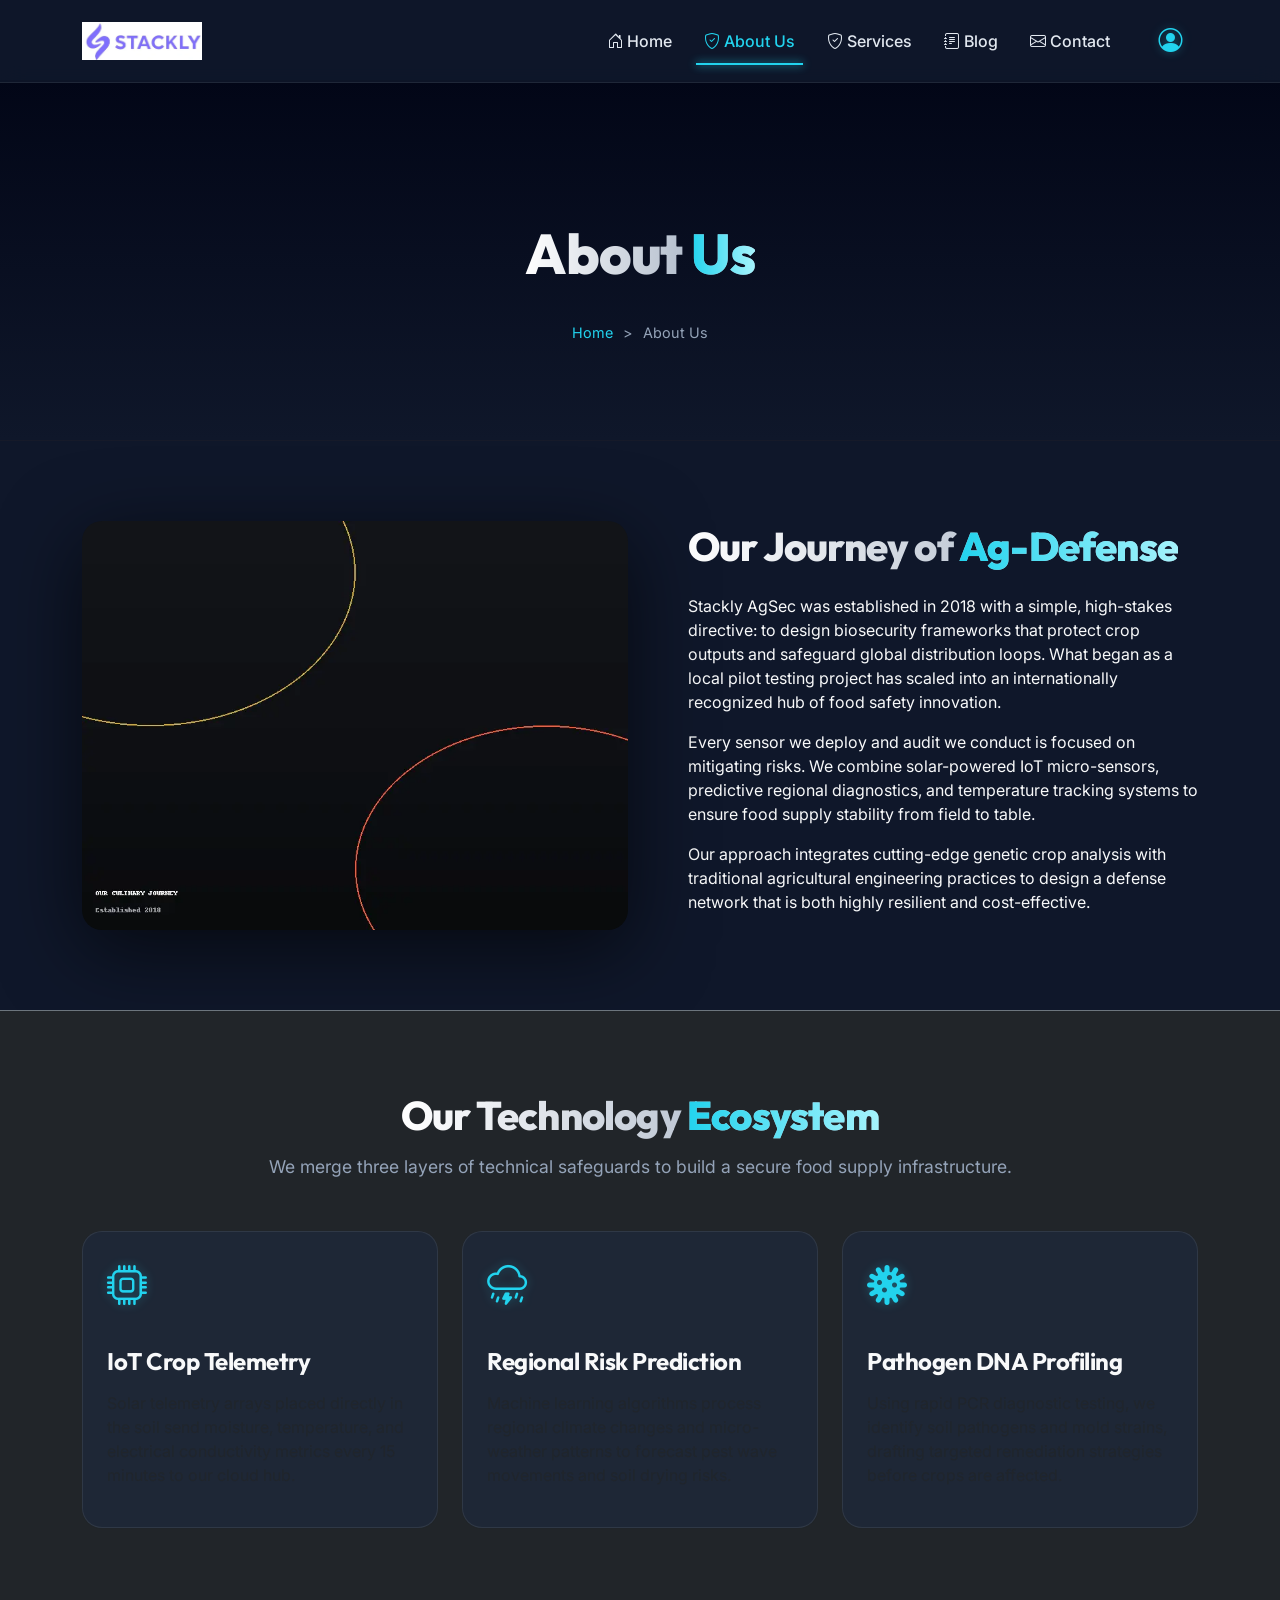
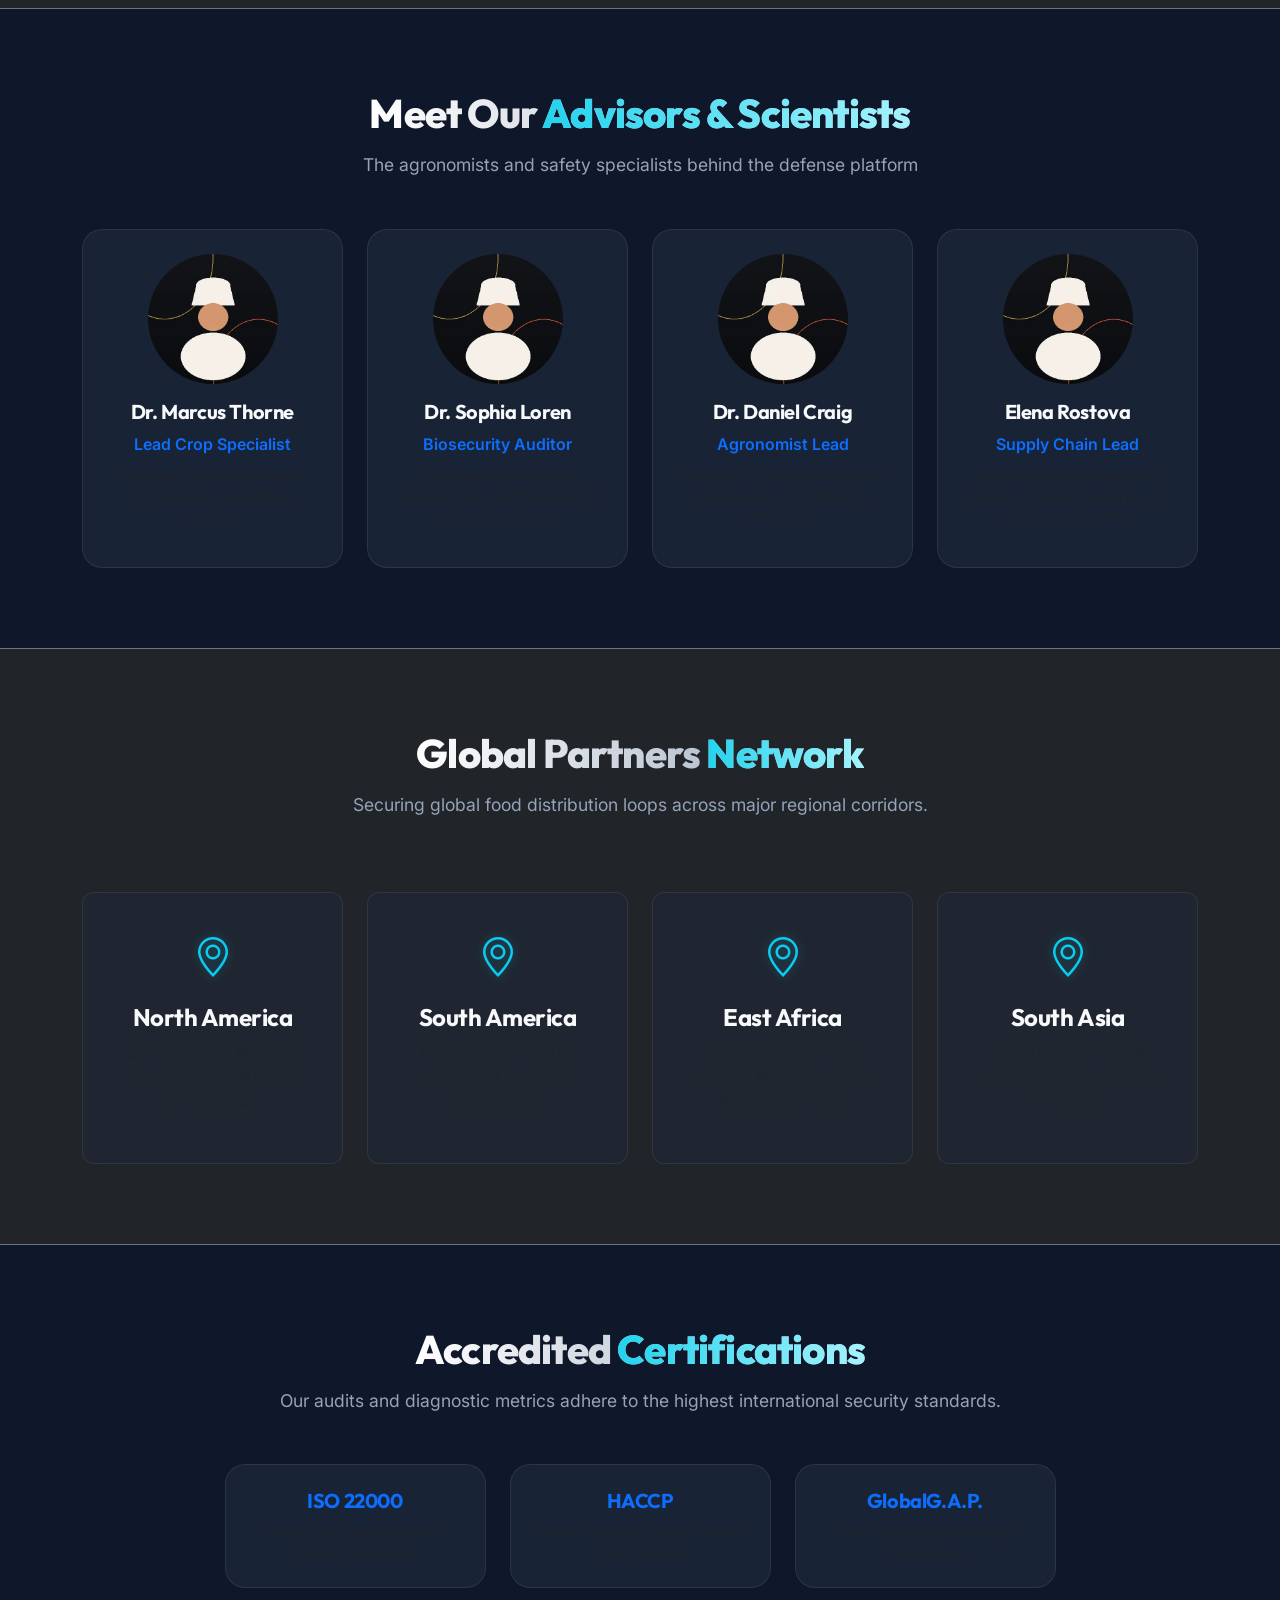
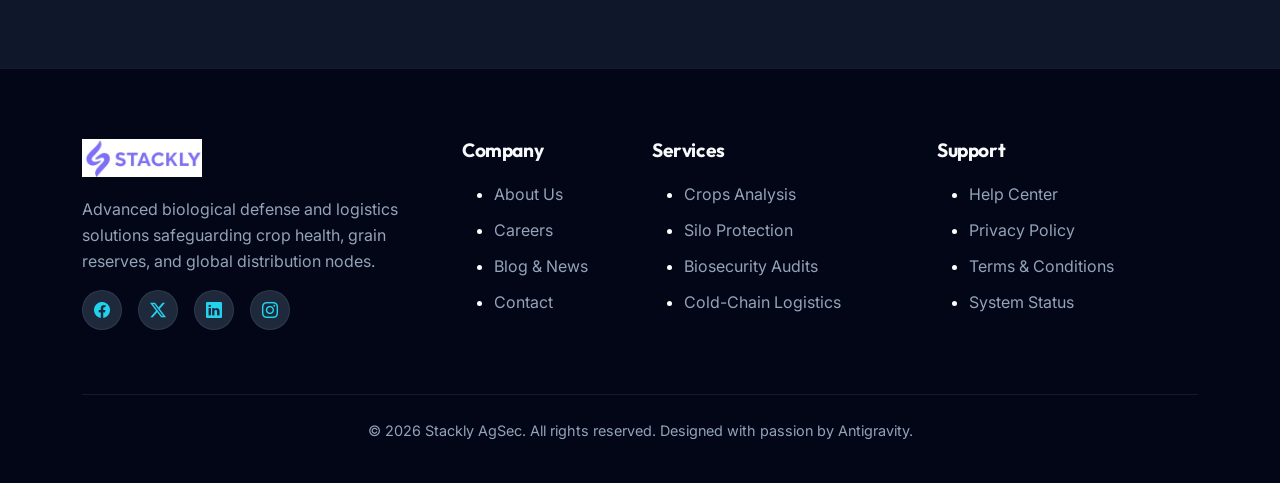
==== commit 26279b95: "Optimize Stackly logo to WebP format, update all page references, and redirect hero buttons to error" ====
--- a/about.html
+++ b/about.html
@@ -1,278 +1,289 @@
 <!DOCTYPE html>
 <html lang="en">
 <head>
-    <meta charset="UTF-8">
-    <meta name="viewport" content="width=device-width, initial-scale=1.0">
-    <title>About Us | Stackly Foods - Our Story, Culinary Mission & Master Chefs</title>
-    <meta name="description" content="Discover the story behind Stackly Foods. Learn about our culinary values, mission, master chefs, and our journey to culinary excellence.">
-    <!-- Font Awesome -->
-    <link rel="stylesheet" href="https://cdnjs.cloudflare.com/ajax/libs/font-awesome/6.5.2/css/all.min.css">
-    <!-- Google Fonts -->
-    <link href="https://fonts.googleapis.com/css2?family=Playfair+Display:ital,wght@0,400..900;1,400..900&family=Poppins:wght@300;400;500;600;700;800&display=swap" rel="stylesheet">
-    <!-- Stylesheet -->
-    <link rel="stylesheet" href="css/style.css">
+<meta charset="UTF-8">
+<meta name="viewport" content="width=device-width, initial-scale=1.0">
+<title>About Us || Stackly AgSec - Food Supply Audits & Crop Defense</title>
+<meta name="description" content="Discover the story behind Stackly AgSec. Learn about our crop monitoring mission, biosecurity certifications, and team of agronomists.">
+
+<!-- Bootstrap CSS -->
+<link href="https://cdn.jsdelivr.net/npm/bootstrap@5.3.0/dist/css/bootstrap.min.css" rel="stylesheet">
+<!-- Bootstrap Icons -->
+<link href="https://cdn.jsdelivr.net/npm/bootstrap-icons/font/bootstrap-icons.css" rel="stylesheet">
+<!-- Google Fonts -->
+<link href="https://fonts.googleapis.com/css2?family=Inter:wght@300;400;500;600&family=Outfit:wght@400;700;800&display=swap" rel="stylesheet">
+
+<link rel="stylesheet" href="css/style.css">
 </head>
 <body>
 
-    <!-- NAVBAR -->
-    <header>
-        <nav class="navbar" id="mainNavbar">
-            <a href="index.html" class="logo" id="logoLink">
-                <div class="logo-icon">
-                    <i class="fas fa-bowl-food"></i>
-                </div>
-                <div class="logo-text">
-                    <h2>STACKLY</h2>
-                    <span>FOODS</span>
-                </div>
-            </a>
-
-            <ul class="nav-links" id="navLinks">
-                <li><a href="index.html" id="navHome">Home</a></li>
-                <li><a href="about.html" class="active" id="navAbout">About Us</a></li>
-                <li><a href="services.html" id="navServices">Services</a></li>
-                <li><a href="blog.html" id="navBlog">Blog</a></li>
-                <li><a href="contact.html" id="navContact">Contact</a></li>
-                <li><a href="login.html" id="navLogin">Login</a></li>
-                <li><a href="register.html" class="btn-nav" id="navRegister">Get Started</a></li>
-            </ul>
-
-            <div class="menu-btn" id="menuBtn">
-                <i class="fas fa-bars"></i>
-            </div>
-        </nav>
-    </header>
-
-    <!-- SECTION 1: PAGE HERO -->
-    <section class="page-hero animate-on-scroll" id="about-hero">
-        <div class="container">
-            <h1>About <span class="highlight">Us</span></h1>
-            <div class="breadcrumb">
-                <a href="index.html" id="breadcrumbHome">Home</a>
-                <span>&gt;</span>
-                <span>About Us</span>
-            </div>
-        </div>
-    </section>
-
-    <!-- SECTION 2: OUR STORY -->
-    <section class="story-section animate-on-scroll" id="our-story">
-        <div class="container story-container">
-            <div class="story-image animate-slide-left">
-                <img src="images/story.webp" alt="Stackly Foods Kitchen Story" id="storyImg">
-            </div>
-            <div class="story-text animate-slide-right">
-                <div class="section-header" style="text-align: left; margin-bottom: 25px;">
-                    <h2>Our Journey of <span class="highlight">Flavors</span></h2>
-                </div>
-                <p>Stackly Foods opened its doors in the winter of 2018 with a simple goal: to serve food that delights the heart and inspires the imagination. What started as an intimate 10-table bistro has expanded into an internationally recognized sanctuary of fine dining, renowned for culinary artistry and impeccable hospitality.</p>
-                <p>Every plate we present is a canvas, combining seasonal flavors, precise styling, and premium ingredients. We are dedicated to building a space where families, friends, and food lovers can gather to create lifelong memories over incredible dining experiences.</p>
-                <p>Our cooking style is deeply rooted in classical French cuisine, fused with bold, modern, global culinary concepts to provide an unexpected, yet comforting dining adventure.</p>
-            </div>
-        </div>
-    </section>
-
-    <!-- SECTION 3: MISSION / VISION / VALUES -->
-    <section class="values-section animate-on-scroll" id="our-values">
-        <div class="container">
-            <div class="section-header">
-                <h2>Our Core <span class="highlight">Values</span></h2>
-                <p>We are governed by principles that guarantee excellence on every plate and in every guest interaction.</p>
-            </div>
-            <div class="values-grid">
-                <!-- Mission -->
-                <div class="value-card animate-scale delay-1">
-                    <div class="value-icon">
-                        <i class="fas fa-bullseye"></i>
-                    </div>
-                    <h3>Our Mission</h3>
-                    <p>To serve culinary masterpieces crafted from organic, sustainable ingredients, elevating fine dining into an unforgettable sensory and aesthetic adventure.</p>
-                </div>
-                <!-- Vision -->
-                <div class="value-card animate-scale delay-2">
-                    <div class="value-icon">
-                        <i class="fas fa-eye"></i>
-                    </div>
-                    <h3>Our Vision</h3>
-                    <p>To establish a global standard for luxury dining, recognized for our culinary creativity, sustainable food sourcing, and warm, unmatched guest experiences.</p>
-                </div>
-                <!-- Quality -->
-                <div class="value-card animate-scale delay-3">
-                    <div class="value-icon">
-                        <i class="fas fa-star-half-stroke"></i>
-                    </div>
-                    <h3>Absolute Quality</h3>
-                    <p>From the fields of local organic farmers to the fine detail of our presentation plates, we hold ourselves to the highest possible culinary standards.</p>
-                </div>
-            </div>
-        </div>
-    </section>
-
-    <!-- SECTION 4: STATS COUNTER -->
-    <section class="stats-section animate-on-scroll" id="about-stats">
-        <div class="container stats-grid">
-            <!-- Stat 1 -->
-            <div class="stat-item">
-                <div class="stat-icon"><i class="fas fa-users"></i></div>
-                <div class="stat-number" data-target="15000" data-suffix="+">0</div>
-                <div class="stat-label">Happy Guests</div>
-            </div>
-            <!-- Stat 2 -->
-            <div class="stat-item">
-                <div class="stat-icon"><i class="fas fa-circle-check"></i></div>
-                <div class="stat-number" data-target="150" data-suffix="+">0</div>
-                <div class="stat-label">Gourmet Recipes</div>
-            </div>
-            <!-- Stat 3 -->
-            <div class="stat-item">
-                <div class="stat-icon"><i class="fas fa-medal"></i></div>
-                <div class="stat-number" data-target="25" data-suffix="+">0</div>
-                <div class="stat-label">Awards Won</div>
-            </div>
-            <!-- Stat 4 -->
-            <div class="stat-item">
-                <div class="stat-icon"><i class="fas fa-pepper-hot"></i></div>
-                <div class="stat-number" data-target="18" data-suffix="">0</div>
-                <div class="stat-label">Master Chefs</div>
-            </div>
-        </div>
-    </section>
-
-    <!-- SECTION 5: MEET OUR TEAM -->
-    <section class="team-section animate-on-scroll" id="our-team">
-        <div class="container">
-            <div class="section-header">
-                <h2>Meet Our <span class="highlight">Master Chefs</span></h2>
-                <p>Meet the visionary culinary artists and hospitality team who make the magic happen inside our kitchen.</p>
-            </div>
-            <div class="team-grid">
-                <!-- Chef 1 -->
-                <div class="team-card animate-scale delay-1">
-                    <div class="team-photo">
-                        <img src="images/chef1.webp" alt="Executive Chef Chef Marcus" id="chefImg1">
-                        <div class="team-social">
-                            <a href="https://facebook.com" target="_blank" id="chef1Fb"><i class="fab fa-facebook-f"></i></a>
-                            <a href="https://instagram.com" target="_blank" id="chef1Insta"><i class="fab fa-instagram"></i></a>
-                            <a href="https://twitter.com" target="_blank" id="chef1Tw"><i class="fab fa-x-twitter"></i></a>
-                        </div>
-                    </div>
-                    <div class="team-info">
-                        <h3>Chef Marcus Thorne</h3>
-                        <p>Executive Master Chef</p>
-                    </div>
-                </div>
-                <!-- Chef 2 -->
-                <div class="team-card animate-scale delay-2">
-                    <div class="team-photo">
-                        <img src="images/chef2.webp" alt="Pastry Chef Chef Sophia" id="chefImg2">
-                        <div class="team-social">
-                            <a href="https://facebook.com" target="_blank" id="chef2Fb"><i class="fab fa-facebook-f"></i></a>
-                            <a href="https://instagram.com" target="_blank" id="chef2Insta"><i class="fab fa-instagram"></i></a>
-                            <a href="https://twitter.com" target="_blank" id="chef2Tw"><i class="fab fa-x-twitter"></i></a>
-                        </div>
-                    </div>
-                    <div class="team-info">
-                        <h3>Chef Sophia Loren</h3>
-                        <p>Head Pastry Chef</p>
-                    </div>
-                </div>
-                <!-- Chef 3 -->
-                <div class="team-card animate-scale delay-3">
-                    <div class="team-photo">
-                        <img src="images/chef3.webp" alt="Sous Chef Chef Daniel" id="chefImg3">
-                        <div class="team-social">
-                            <a href="https://facebook.com" target="_blank" id="chef3Fb"><i class="fab fa-facebook-f"></i></a>
-                            <a href="https://instagram.com" target="_blank" id="chef3Insta"><i class="fab fa-instagram"></i></a>
-                            <a href="https://twitter.com" target="_blank" id="chef3Tw"><i class="fab fa-x-twitter"></i></a>
-                        </div>
-                    </div>
-                    <div class="team-info">
-                        <h3>Chef Daniel Craig</h3>
-                        <p>Sous Chef</p>
-                    </div>
-                </div>
-                <!-- Chef 4 -->
-                <div class="team-card animate-scale delay-4">
-                    <div class="team-photo">
-                        <img src="images/chef4.webp" alt="Lead Sommelier Elena" id="chefImg4">
-                        <div class="team-social">
-                            <a href="https://facebook.com" target="_blank" id="chef4Fb"><i class="fab fa-facebook-f"></i></a>
-                            <a href="https://instagram.com" target="_blank" id="chef4Insta"><i class="fab fa-instagram"></i></a>
-                            <a href="https://twitter.com" target="_blank" id="chef4Tw"><i class="fab fa-x-twitter"></i></a>
-                        </div>
-                    </div>
-                    <div class="team-info">
-                        <h3>Elena Rostova</h3>
-                        <p>Lead Sommelier</p>
-                    </div>
-                </div>
-            </div>
-        </div>
-    </section>
-
-    <!-- FOOTER -->
-    <footer>
-        <div class="container footer-grid">
-            <div class="footer-col footer-about">
-                <a href="index.html" class="logo" style="margin-bottom: 20px;" id="footerLogo">
-                    <div class="logo-icon">
-                        <i class="fas fa-bowl-food"></i>
-                    </div>
-                    <div class="logo-text">
-                        <h2>STACKLY</h2>
-                        <span>FOODS</span>
-                    </div>
-                </a>
-                <p>Bringing you the fine art of luxurious dining, organic ingredients, and curated sensory experiences designed to make every meal memorable.</p>
-                <div class="footer-social">
-                    <a href="https://facebook.com" target="_blank" id="facebookLink"><i class="fab fa-facebook-f"></i></a>
-                    <a href="https://instagram.com" target="_blank" id="instagramLink"><i class="fab fa-instagram"></i></a>
-                    <a href="https://twitter.com" target="_blank" id="twitterLink"><i class="fab fa-x-twitter"></i></a>
-                    <a href="https://youtube.com" target="_blank" id="youtubeLink"><i class="fab fa-youtube"></i></a>
-                </div>
-            </div>
-            <div class="footer-col footer-links">
-                <h3>Quick Links</h3>
-                <ul>
-                    <li><a href="index.html" id="footerLinkHome">Home</a></li>
-                    <li><a href="about.html" id="footerLinkAbout">About Us</a></li>
-                    <li><a href="services.html" id="footerLinkServices">Services</a></li>
-                    <li><a href="blog.html" id="footerLinkBlog">Blog & News</a></li>
-                    <li><a href="contact.html" id="footerLinkContact">Contact</a></li>
-                </ul>
-            </div>
-            <div class="footer-col footer-contact">
-                <h3>Contact Info</h3>
-                <ul>
-                    <li>
-                        <i class="fas fa-map-marker-alt"></i>
-                        <span>102 Culinary Plaza, Suite 500, Gastronomy District, NY 10001</span>
-                    </li>
-                    <li>
-                        <i class="fas fa-phone-alt"></i>
-                        <span><a href="tel:+15551234567" id="footerPhone">+1 (555) 123-4567</a></span>
-                    </li>
-                    <li>
-                        <i class="fas fa-envelope"></i>
-                        <span><a href="mailto:info@stacklyfoods.com" id="footerEmail">info@stacklyfoods.com</a></span>
-                    </li>
-                </ul>
-            </div>
-            <div class="footer-col footer-newsletter">
-                <h3>Newsletter</h3>
-                <p>Subscribe to receive cooking tips, special offers, and recipes.</p>
-                <form class="newsletter-form" id="footerNewsletterForm">
-                    <input type="email" placeholder="Your Email..." required id="footerNewsletterEmail">
-                    <button type="submit" id="footerNewsletterSubmitBtn"><i class="fas fa-paper-plane"></i></button>
-                </form>
-            </div>
-        </div>
-        <div class="footer-bottom">
-            <p>&copy; 2026 Stackly Foods. All rights reserved. Designed with passion by Antigravity. | <a href="#" id="privacyPolicyLink">Privacy Policy</a> | <a href="#" id="termsOfServiceLink">Terms of Service</a></p>
-        </div>
-    </footer>
-
-    <!-- Script -->
-    <script src="js/script.js"></script>
+<!-- 1. Navbar -->
+<nav class="navbar navbar-expand-lg navbar-dark custom-navbar fixed-top">
+  <div class="container">
+    <a class="navbar-brand fw-bold d-flex align-items-center" href="index.html">
+      <img src="images/logo.webp" alt="Stackly AgSec Logo" class="logo-img">
+    </a>
+    <button class="navbar-toggler" type="button" data-bs-toggle="collapse" data-bs-target="#navbarMenu">
+      <span class="navbar-toggler-icon"></span>
+    </button>
+    <div class="collapse navbar-collapse" id="navbarMenu">
+      <ul class="navbar-nav ms-auto align-items-lg-center">
+        <li class="nav-item">
+          <a class="nav-link" href="index.html"><i class="bi bi-house-door"></i> Home</a>
+        </li>
+        <li class="nav-item">
+          <a class="nav-link active" href="about.html"><i class="bi bi-shield-check"></i> About Us</a>
+        </li>
+        <li class="nav-item">
+          <a class="nav-link" href="services.html"><i class="bi bi-shield-check"></i> Services</a>
+        </li>
+        <li class="nav-item">
+          <a class="nav-link" href="blog.html"><i class="bi bi-journal-text"></i> Blog</a>
+        </li>
+        <li class="nav-item">
+          <a class="nav-link" href="contact.html"><i class="bi bi-envelope"></i> Contact</a>
+        </li>
+        <li class="nav-item dropdown ms-lg-3">
+          <a class="nav-link dropdown-toggle profile-icon" href="#" role="button" data-bs-toggle="dropdown">
+            <i class="bi bi-person-circle fs-4"></i>
+          </a>
+          <ul class="dropdown-menu dropdown-menu-end custom-dropdown">
+            <li><a class="dropdown-item" href="login.html"><i class="bi bi-box-arrow-in-right"></i> Login</a></li>
+            <li><a class="dropdown-item" href="register.html"><i class="bi bi-person-plus"></i> Register</a></li>
+          </ul>
+        </li>
+      </ul>
+    </div>
+  </div>
+</nav>
+
+<!-- 2. Page Hero -->
+<section class="page-hero">
+  <div class="container">
+    <h1 class="section-title">About <span>Us</span></h1>
+    <div class="breadcrumb">
+      <a href="index.html">Home</a>
+      <span>&gt;</span>
+      <span>About Us</span>
+    </div>
+  </div>
+</section>
+
+<!-- 3. Our Journey / Story -->
+<section class="story-section">
+  <div class="container">
+    <div class="row align-items-center">
+      <div class="col-lg-6 mb-4 mb-lg-0">
+        <img src="images/story.webp" alt="Stackly AgSec Story" class="img-fluid hero-img">
+      </div>
+      <div class="col-lg-6 about-text ps-lg-5">
+        <h2 class="section-title mb-4">Our Journey of <span>Ag-Defense</span></h2>
+        <p>Stackly AgSec was established in 2018 with a simple, high-stakes directive: to design biosecurity frameworks that protect crop outputs and safeguard global distribution loops. What began as a local pilot testing project has scaled into an internationally recognized hub of food safety innovation.</p>
+        <p>Every sensor we deploy and audit we conduct is focused on mitigating risks. We combine solar-powered IoT micro-sensors, predictive regional diagnostics, and temperature tracking systems to ensure food supply stability from field to table.</p>
+        <p>Our approach integrates cutting-edge genetic crop analysis with traditional agricultural engineering practices to design a defense network that is both highly resilient and cost-effective.</p>
+      </div>
+    </div>
+  </div>
+</section>
+
+<!-- 4. Technology Ecosystem Section [NEW SECTION] -->
+<section class="ecosystem-section bg-dark border-top border-bottom border-secondary">
+  <div class="container">
+    <div class="text-center mb-5">
+      <h2 class="section-title">Our Technology <span>Ecosystem</span></h2>
+      <p class="section-subtitle">We merge three layers of technical safeguards to build a secure food supply infrastructure.</p>
+    </div>
+    <div class="row g-4">
+      <div class="col-lg-4 col-md-6">
+        <div class="custom-card p-4 h-100">
+          <div class="stat-icon"><i class="bi bi-cpu"></i></div>
+          <h4 class="my-3">IoT Crop Telemetry</h4>
+          <p class="text-muted">Solar telemetry arrays placed directly in the soil send moisture, temperature, and electrical conductivity metrics every 15 minutes to our cloud hub.</p>
+        </div>
+      </div>
+      <div class="col-lg-4 col-md-6">
+        <div class="custom-card p-4 h-100">
+          <div class="stat-icon"><i class="bi bi-cloud-lightning-rain"></i></div>
+          <h4 class="my-3">Regional Risk Prediction</h4>
+          <p class="text-muted">Machine learning algorithms process regional climate changes and micro-weather patterns to forecast pest wave movements and soil drying risks.</p>
+        </div>
+      </div>
+      <div class="col-lg-4 col-md-12">
+        <div class="custom-card p-4 h-100">
+          <div class="stat-icon"><i class="bi bi-virus"></i></div>
+          <h4 class="my-3">Pathogen DNA Profiling</h4>
+          <p class="text-muted">Using rapid PCR diagnostic testing, we identify soil pathogens and mold strains, drafting targeted remediation strategies before crops are affected.</p>
+        </div>
+      </div>
+    </div>
+  </div>
+</section>
+
+<!-- 5. Team Section -->
+<section class="team-section">
+  <div class="container">
+    <div class="text-center mb-5">
+      <h2 class="section-title">Meet Our <span>Advisors & Scientists</span></h2>
+      <p class="section-subtitle">The agronomists and safety specialists behind the defense platform</p>
+    </div>
+    <div class="row g-4">
+      <div class="col-lg-3 col-md-6">
+        <div class="custom-card text-center p-4">
+          <img src="images/chef1.webp" alt="Advisor Marcus" class="img-fluid rounded-circle mb-3 mx-auto" style="width: 130px; height: 130px; object-fit: cover;">
+          <h5>Dr. Marcus Thorne</h5>
+          <p class="text-primary fw-semibold mb-2">Lead Crop Specialist</p>
+          <p class="text-muted small">Specialist in soil remediation and genetic bio-defense metrics.</p>
+        </div>
+      </div>
+      <div class="col-lg-3 col-md-6">
+        <div class="custom-card text-center p-4">
+          <img src="images/chef2.webp" alt="Advisor Sophia" class="img-fluid rounded-circle mb-3 mx-auto" style="width: 130px; height: 130px; object-fit: cover;">
+          <h5>Dr. Sophia Loren</h5>
+          <p class="text-primary fw-semibold mb-2">Biosecurity Auditor</p>
+          <p class="text-muted small">Coordinates inspection standards and certifications for global distributors.</p>
+        </div>
+      </div>
+      <div class="col-lg-3 col-md-6">
+        <div class="custom-card text-center p-4">
+          <img src="images/chef3.webp" alt="Advisor Daniel" class="img-fluid rounded-circle mb-3 mx-auto" style="width: 130px; height: 130px; object-fit: cover;">
+          <h5>Dr. Daniel Craig</h5>
+          <p class="text-primary fw-semibold mb-2">Agronomist Lead</p>
+          <p class="text-muted small">Architect of predictive weather models and soil intelligence databases.</p>
+        </div>
+      </div>
+      <div class="col-lg-3 col-md-6">
+        <div class="custom-card text-center p-4">
+          <img src="images/chef4.webp" alt="Advisor Elena" class="img-fluid rounded-circle mb-3 mx-auto" style="width: 130px; height: 130px; object-fit: cover;">
+          <h5>Elena Rostova</h5>
+          <p class="text-primary fw-semibold mb-2">Supply Chain Lead</p>
+          <p class="text-muted small">Directs logistics parameters, humidity tracking systems, and cold storage safety.</p>
+        </div>
+      </div>
+    </div>
+  </div>
+</section>
+
+<!-- 6. Global Partners Network Section [NEW SECTION] -->
+<section class="partners-section bg-dark border-top border-bottom border-secondary">
+  <div class="container text-center">
+    <h2 class="section-title">Global Partners <span>Network</span></h2>
+    <p class="section-subtitle">Securing global food distribution loops across major regional corridors.</p>
+    <div class="row g-4 mt-2">
+      <div class="col-lg-3 col-md-6">
+        <div class="stat-card">
+          <i class="bi bi-geo-alt stat-icon text-info"></i>
+          <h4>North America</h4>
+          <p class="text-muted">Salinas Valley, Midwest corn belts, Great Lakes storage hubs.</p>
+        </div>
+      </div>
+      <div class="col-lg-3 col-md-6">
+        <div class="stat-card">
+          <i class="bi bi-geo-alt stat-icon text-info"></i>
+          <h4>South America</h4>
+          <p class="text-muted">Brazilian grain ports, Argentina soybean cooperatives.</p>
+        </div>
+      </div>
+      <div class="col-lg-3 col-md-6">
+        <div class="stat-card">
+          <i class="bi bi-geo-alt stat-icon text-info"></i>
+          <h4>East Africa</h4>
+          <p class="text-muted">Rift Valley agricultural blocks, Mombasa cold storage corridors.</p>
+        </div>
+      </div>
+      <div class="col-lg-3 col-md-6">
+        <div class="stat-card">
+          <i class="bi bi-geo-alt stat-icon text-info"></i>
+          <h4>South Asia</h4>
+          <p class="text-muted">Indo-Gangetic wheat plains, logistics networks in Punjab.</p>
+        </div>
+      </div>
+    </div>
+  </div>
+</section>
+
+<!-- 7. Security Certifications Section [NEW SECTION] -->
+<section class="certifications-section">
+  <div class="container text-center">
+    <h2 class="section-title">Accredited <span>Certifications</span></h2>
+    <p class="section-subtitle">Our audits and diagnostic metrics adhere to the highest international security standards.</p>
+    <div class="row g-4 align-items-center justify-content-center">
+      <div class="col-lg-3 col-md-6 col-sm-12">
+        <div class="custom-card p-4 text-center">
+          <h5 class="text-primary mb-2">ISO 22000</h5>
+          <p class="small text-muted mb-0">Food Safety Management System Standards</p>
+        </div>
+      </div>
+      <div class="col-lg-3 col-md-6 col-sm-12">
+        <div class="custom-card p-4 text-center">
+          <h5 class="text-primary mb-2">HACCP</h5>
+          <p class="small text-muted mb-0">Hazard Analysis Critical Control Point Certified</p>
+        </div>
+      </div>
+      <div class="col-lg-3 col-md-6 col-sm-12">
+        <div class="custom-card p-4 text-center">
+          <h5 class="text-primary mb-2">GlobalG.A.P.</h5>
+          <p class="small text-muted mb-0">Good Agricultural Practices Compliance</p>
+        </div>
+      </div>
+    </div>
+  </div>
+</section>
+
+<!-- 8. Footer Section -->
+<footer class="footer-section">
+  <div class="container">
+    <div class="row">
+      <div class="col-lg-4 col-md-6 mb-4">
+        <h3 class="footer-logo d-flex align-items-center">
+          <img src="images/logo.webp" alt="Stackly AgSec Logo" class="footer-logo-img me-2">
+        </h3>
+        <p class="footer-text">
+          Advanced biological defense and logistics solutions safeguarding crop health, grain reserves, and global distribution nodes.
+        </p>
+        <div class="social-icons">
+          <a href="error.html"><i class="bi bi-facebook"></i></a>
+          <a href="error.html"><i class="bi bi-twitter-x"></i></a>
+          <a href="error.html"><i class="bi bi-linkedin"></i></a>
+          <a href="error.html"><i class="bi bi-instagram"></i></a>
+        </div>
+      </div>
+      <div class="col-lg-2 col-md-6 mb-4">
+        <h5>Company</h5>
+        <ul>
+          <li><a href="about.html">About Us</a></li>
+          <li><a href="error.html">Careers</a></li>
+          <li><a href="blog.html">Blog & News</a></li>
+          <li><a href="contact.html">Contact</a></li>
+        </ul>
+      </div>
+      <div class="col-lg-3 col-md-6 mb-4">
+        <h5>Services</h5>
+        <ul>
+          <li><a href="services.html">Crops Analysis</a></li>
+          <li><a href="services.html">Silo Protection</a></li>
+          <li><a href="services.html">Biosecurity Audits</a></li>
+          <li><a href="services.html">Cold-Chain Logistics</a></li>
+        </ul>
+      </div>
+      <div class="col-lg-3 col-md-6 mb-4">
+        <h5>Support</h5>
+        <ul>
+          <li><a href="error.html">Help Center</a></li>
+          <li><a href="error.html">Privacy Policy</a></li>
+          <li><a href="error.html">Terms & Conditions</a></li>
+          <li><a href="error.html">System Status</a></li>
+        </ul>
+      </div>
+    </div>
+    <div class="footer-bottom text-center">
+      <p>&copy; 2026 Stackly AgSec. All rights reserved. Designed with passion by Antigravity.</p>
+    </div>
+  </div>
+</footer>
+
+<!-- Bootstrap JS -->
+<script src="https://cdn.jsdelivr.net/npm/bootstrap@5.3.0/dist/js/bootstrap.bundle.min.js"></script>
+<!-- Script -->
+<script src="js/script.js"></script>
 </body>
 </html>
--- a/css/style.css
+++ b/css/style.css
@@ -1,2589 +1,1327 @@
-/* ============================================
-   STACKLY FOODS - Food Industry Theme
-   Complete Stylesheet
-   ============================================ */
-
-/* ---- CSS Custom Properties (Design Tokens) ---- */
+/* ==========================================================================
+   Stackly Food Security - Design System & Custom Stylesheet
+   Theme: Cyan Cybernetic / Slate Dark / Responsive Mobile Optimized
+   ========================================================================== */
+
+/* Root Variables */
 :root {
-  /* Colors */
-  --color-primary: #D4AF37;
-  --color-primary-dark: #AA8B2C;
-  --color-primary-light: #F3E5AB;
-  --color-secondary: #FF5A36;
-  --color-secondary-dark: #D64522;
-  --color-accent: #10B981;
-  --color-accent-dark: #059669;
-
-  --color-bg: #0A0B0D;
-  --color-bg-light: #13151A;
-  --color-bg-lighter: #1F222B;
-  --color-bg-card: #13151A;
-  --color-bg-card-hover: #1F222B;
-
-  --color-text: #F5F6F8;
-  --color-text-muted: #9CA3AF;
-  --color-text-dark: #0A0B0D;
-  --color-border: rgba(212, 175, 55, 0.15);
-  --color-border-light: rgba(245, 246, 248, 0.08);
-
-  /* Glassmorphism */
-  --glass-bg: rgba(19, 21, 26, 0.85);
-  --glass-border: rgba(212, 175, 55, 0.2);
-  --glass-shadow: 0 8px 32px rgba(0, 0, 0, 0.3);
-
-  /* Typography */
-  --font-body: 'Poppins', sans-serif;
-  --font-heading: 'Playfair Display', serif;
-
-  /* Spacing */
-  --section-padding: 100px 0;
-  --container-width: 1200px;
-  --container-padding: 0 20px;
-
-  /* Transitions */
-  --transition-fast: 0.2s ease;
-  --transition-normal: 0.3s ease;
-  --transition-slow: 0.5s ease;
-  --transition-slower: 0.8s ease;
-
-  /* Border Radius */
+  --primary-color: #22d3ee; /* Cyber Cyan */
+  --primary-hover: #0ea5e9; /* Deep Sky Blue */
+  --bg-dark: #0f172a;       /* Slate Dark */
+  --bg-deep: #020617;       /* Midnight Deep */
+  --bg-card: rgba(30, 41, 59, 0.75);
+  --bg-card-hover: rgba(30, 41, 59, 0.95);
+  --text-light: #f8f9fa;
+  --text-muted: #94a3b8;
+  --glass-border: rgba(255, 255, 255, 0.08);
+  --transition: all 0.3s cubic-bezier(0.4, 0, 0.2, 1);
+
+  /* Dashboard variables mapping for backward compatibility */
+  --color-primary: #22d3ee;
+  --color-secondary: #ec4899; /* Vibrant Pink accent */
+  --color-accent: #10b981;    /* Emerald Green */
+  --color-bg: #0f172a;
+  --color-bg-light: #1e293b;
+  --color-bg-lighter: #334155;
+  --color-border: rgba(255, 255, 255, 0.08);
+  --color-border-light: rgba(255, 255, 255, 0.04);
+  --color-text: #f8f9fa;
+  --color-text-muted: #94a3b8;
+  --color-text-dark: #0f172a;
   --radius-sm: 6px;
   --radius-md: 12px;
   --radius-lg: 20px;
   --radius-xl: 30px;
-  --radius-full: 50%;
-
-  /* Shadows */
-  --shadow-card: 0 4px 20px rgba(0, 0, 0, 0.3);
-  --shadow-card-hover: 0 12px 40px rgba(232, 163, 23, 0.15);
-  --shadow-btn: 0 4px 15px rgba(232, 163, 23, 0.3);
-  --shadow-btn-hover: 0 6px 25px rgba(232, 163, 23, 0.5);
-}
-
-/* ---- Reset & Base ---- */
-*,
-*::before,
-*::after {
-  margin: 0;
-  padding: 0;
-  box-sizing: border-box;
-}
-
-html {
-  scroll-behavior: smooth;
-  font-size: 16px;
-}
-
+  --radius-full: 9999px;
+  --shadow-card: 0 15px 35px rgba(0, 0, 0, 0.4);
+  --transition-normal: all 0.3s cubic-bezier(0.4, 0, 0.2, 1);
+}
+
+/* Base resets & typography */
 body {
-  font-family: var(--font-body);
-  background-color: var(--color-bg);
-  color: var(--color-text);
-  line-height: 1.7;
+  padding-top: 80px;
+  background-color: var(--bg-dark);
+  color: var(--text-light);
+  font-family: 'Inter', -apple-system, BlinkMacSystemFont, "Segoe UI", Roboto, sans-serif;
   overflow-x: hidden;
   -webkit-font-smoothing: antialiased;
-  -moz-osx-font-smoothing: grayscale;
-}
-
-a {
+}
+
+body, html {
+  overflow-x: hidden;
+}
+
+h1, h2, h3, h4, h5, h6 {
+  font-family: 'Outfit', sans-serif;
+  font-weight: 700;
+  letter-spacing: -0.02em;
+}
+
+section {
+  padding: 80px 0;
+  background-color: var(--bg-dark);
+  position: relative;
+}
+
+/* Text Highlights & Custom Headers */
+.section-title {
+  font-size: 2.5rem;
+  font-weight: 800;
+  margin-bottom: 15px;
+  background: linear-gradient(90deg, #fff, var(--text-muted));
+  -webkit-background-clip: text;
+  -webkit-text-fill-color: transparent;
+  display: inline-block;
+}
+
+.section-title span {
+  background: linear-gradient(90deg, var(--primary-color), #a5f3fc);
+  -webkit-background-clip: text;
+  -webkit-text-fill-color: transparent;
+}
+
+.section-subtitle {
+  color: var(--text-muted);
+  font-size: 1.1rem;
+  margin-bottom: 50px;
+  font-weight: 400;
+}
+
+.highlight {
+  color: var(--primary-color);
+  background: linear-gradient(90deg, var(--primary-color), #a5f3fc);
+  -webkit-background-clip: text;
+  -webkit-text-fill-color: transparent;
+}
+
+/* Custom Navbar Styling (Glassmorphism) */
+.custom-navbar {
+  background: rgba(15, 23, 42, 0.85);
+  backdrop-filter: blur(12px);
+  -webkit-backdrop-filter: blur(12px);
+  border-bottom: 1px solid var(--glass-border);
+  padding: 15px 0;
+  transition: var(--transition);
+}
+
+.navbar-brand {
+  font-family: 'Outfit', sans-serif;
+  font-size: 1.5rem;
+  font-weight: 800;
+  letter-spacing: -0.03em;
+}
+
+.logo-icon {
+  color: var(--primary-color);
+  font-size: 1.8rem;
+  margin-right: 10px;
+  filter: drop-shadow(0 0 8px rgba(34, 211, 238, 0.4));
+}
+
+.logo-img {
+  height: 38px;
+  width: auto;
+  object-fit: contain;
+}
+
+.nav-link {
+  color: #e2e8f0 !important;
+  font-weight: 500;
+  margin: 0 8px;
+  position: relative;
+  transition: var(--transition);
+}
+
+.nav-link:hover, .nav-link.active {
+  color: var(--primary-color) !important;
+}
+
+.nav-link::after {
+  content: "";
+  width: 0%;
+  height: 2px;
+  background: var(--primary-color);
+  position: absolute;
+  bottom: -4px;
+  left: 0;
+  transition: var(--transition);
+  box-shadow: 0 0 8px var(--primary-color);
+}
+
+.nav-link:hover::after, .nav-link.active::after {
+  width: 100%;
+}
+
+.nav-link.dropdown-toggle.profile-icon::after {
+  display: none;
+}
+
+.profile-icon i {
+  color: var(--primary-color);
+  transition: var(--transition);
+  filter: drop-shadow(0 0 5px rgba(34, 211, 238, 0.3));
+}
+
+.profile-icon:hover i {
+  transform: scale(1.15);
+  filter: drop-shadow(0 0 8px rgba(34, 211, 238, 0.6));
+}
+
+.custom-dropdown {
+  background: #1e293b;
+  border: 1px solid var(--glass-border);
+  border-radius: var(--radius-md);
+  box-shadow: var(--shadow-card);
+  padding: 8px 0;
+}
+
+.custom-dropdown .dropdown-item {
+  color: var(--text-light);
+  padding: 10px 20px;
+  transition: var(--transition);
+  font-weight: 500;
+}
+
+.custom-dropdown .dropdown-item:hover {
+  background: var(--primary-color);
+  color: var(--bg-dark);
+}
+
+.custom-dropdown .dropdown-item i {
+  margin-right: 8px;
+}
+
+/* Page Hero for Subpages */
+.page-hero {
+  padding-top: 140px;
+  padding-bottom: 80px;
+  background: linear-gradient(180deg, var(--bg-deep) 0%, var(--bg-dark) 100%);
+  text-align: center;
+  border-bottom: 1px solid var(--glass-border);
+}
+
+.page-hero h1 {
+  font-size: 3.5rem;
+  margin-bottom: 15px;
+}
+
+.page-hero p {
+  color: var(--text-muted);
+  font-size: 1.15rem;
+  max-width: 650px;
+  margin: 0 auto;
+}
+
+.breadcrumb {
+  display: flex;
+  justify-content: center;
+  gap: 10px;
+  margin-top: 20px;
+  font-size: 0.9rem;
+  color: var(--text-muted);
+}
+
+.breadcrumb a {
+  color: var(--primary-color);
   text-decoration: none;
-  color: inherit;
-  transition: var(--transition-normal);
-}
-
-ul {
-  list-style: none;
-}
-
-img {
-  max-width: 100%;
-  height: auto;
-  display: block;
-}
-
-button {
-  cursor: pointer;
-  border: none;
-  outline: none;
-  font-family: var(--font-body);
-}
-
-input, textarea, select {
-  font-family: var(--font-body);
-  outline: none;
-}
-
-h1, h2, h3, h4, h5, h6 {
-  font-family: var(--font-heading);
-  font-weight: 700;
-  line-height: 1.3;
-  color: var(--color-text);
-}
-
-h1 { font-size: 3.2rem; }
-h2 { font-size: 2.5rem; }
-h3 { font-size: 1.5rem; }
-h4 { font-size: 1.2rem; }
-
-p {
-  color: var(--color-text-muted);
-  line-height: 1.8;
-}
-
-/* ---- Utility Classes ---- */
-.container {
-  max-width: var(--container-width);
-  margin: 0 auto;
-  padding: var(--container-padding);
-}
-
-.section-header {
-  text-align: center;
-  margin-bottom: 60px;
-}
-
-.section-header h2 {
-  font-size: 2.5rem;
-  margin-bottom: 15px;
-  position: relative;
-  display: inline-block;
-}
-
-.section-header h2::after {
-  content: '';
-  position: absolute;
-  bottom: -10px;
-  left: 50%;
-  transform: translateX(-50%);
-  width: 60px;
-  height: 3px;
-  background: linear-gradient(90deg, var(--color-primary), var(--color-secondary));
-  border-radius: 2px;
-}
-
-.section-header p {
-  max-width: 600px;
-  margin: 20px auto 0;
-  font-size: 1rem;
-}
-
-.highlight {
-  color: var(--color-primary);
-}
-
-/* ---- Buttons ---- */
-.primary-btn {
-  display: inline-block;
-  padding: 14px 36px;
-  background: linear-gradient(135deg, var(--color-primary), var(--color-primary-dark));
-  color: var(--color-text-dark);
-  font-weight: 600;
-  font-size: 1rem;
-  border-radius: var(--radius-xl);
-  transition: var(--transition-normal);
-  box-shadow: var(--shadow-btn);
-  text-transform: uppercase;
-  letter-spacing: 1px;
-  border: none;
-  cursor: pointer;
-}
-
-.primary-btn:hover {
-  transform: translateY(-3px);
-  box-shadow: var(--shadow-btn-hover);
-  background: linear-gradient(135deg, var(--color-primary-light), var(--color-primary));
-}
-
-.secondary-btn {
-  display: inline-block;
-  padding: 14px 36px;
-  background: transparent;
-  color: var(--color-text);
-  font-weight: 600;
-  font-size: 1rem;
-  border-radius: var(--radius-xl);
-  border: 2px solid var(--color-primary);
-  transition: var(--transition-normal);
-  text-transform: uppercase;
-  letter-spacing: 1px;
-  cursor: pointer;
-}
-
-.secondary-btn:hover {
-  background: var(--color-primary);
-  color: var(--color-text-dark);
-  transform: translateY(-3px);
-  box-shadow: var(--shadow-btn);
-}
-
-/* ============================================
-   NAVBAR
-   ============================================ */
-.navbar {
-  position: fixed;
-  top: 0;
-  left: 0;
-  width: 100%;
-  z-index: 1000;
+  transition: var(--transition);
+}
+
+.breadcrumb a:hover {
+  color: var(--primary-hover);
+}
+
+/* Hero Section (Home) */
+.hero-section {
+  min-height: 100vh;
+  padding-top: 100px;
+  background: linear-gradient(135deg, var(--bg-deep), var(--bg-dark), var(--bg-deep));
+  color: white;
   display: flex;
   align-items: center;
-  justify-content: space-between;
-  padding: 15px 5%;
-  transition: var(--transition-normal);
-  background: transparent;
-}
-
-.navbar.scrolled {
-  background: var(--glass-bg);
-  backdrop-filter: blur(20px);
-  -webkit-backdrop-filter: blur(20px);
-  box-shadow: 0 2px 20px rgba(0, 0, 0, 0.3);
-  padding: 10px 5%;
+}
+
+.hero-title {
+  font-size: 3.5rem;
+  font-weight: 800;
+  line-height: 1.15;
+  animation: fadeInUp 0.8s ease;
+}
+
+.hero-text {
+  margin-top: 20px;
+  color: var(--text-muted);
+  font-size: 1.1rem;
+  line-height: 1.6;
+  max-width: 90%;
+  animation: fadeInUp 1.1s ease;
+}
+
+.hero-buttons {
+  margin-top: 35px;
+  animation: fadeInUp 1.4s ease;
+}
+
+.hero-img {
+  max-width: 100%;
+  border-radius: var(--radius-lg);
+  filter: drop-shadow(0 20px 40px rgba(0,0,0,0.6));
+  animation: float 5s ease-in-out infinite;
+}
+
+/* Common Card layouts */
+.custom-card {
+  background: var(--bg-card);
+  border-radius: var(--radius-lg);
+  border: 1px solid var(--glass-border);
+  backdrop-filter: blur(8px);
+  -webkit-backdrop-filter: blur(8px);
+  transition: var(--transition);
+  height: 100%;
+  overflow: hidden;
+}
+
+.custom-card:hover {
+  transform: translateY(-8px);
+  border-color: var(--primary-color);
+  box-shadow: 0 15px 30px rgba(34, 211, 238, 0.15);
+}
+
+/* Stats Section */
+.stats-section {
+  background: linear-gradient(180deg, var(--bg-deep) 0%, var(--bg-dark) 100%);
+  border-top: 1px solid var(--glass-border);
   border-bottom: 1px solid var(--glass-border);
 }
 
-.logo {
+.stats-title {
+  font-size: 2.5rem;
+  font-weight: 800;
+}
+
+.stat-card {
+  background: rgba(30, 41, 59, 0.5);
+  padding: 35px 30px;
+  border-radius: var(--radius-md);
+  border: 1px solid var(--glass-border);
+  transition: var(--transition);
+  backdrop-filter: blur(10px);
+}
+
+.stat-card:hover {
+  transform: translateY(-8px);
+  box-shadow: 0 10px 25px rgba(34, 211, 238, 0.15);
+  border-color: var(--primary-color);
+}
+
+.stat-icon {
+  font-size: 2.5rem;
+  color: var(--primary-color);
+  margin-bottom: 15px;
+  display: inline-block;
+  filter: drop-shadow(0 0 5px rgba(34, 211, 238, 0.3));
+}
+
+.counter {
+  font-size: 3rem;
+  font-weight: 800;
+  margin-bottom: 10px;
+  font-family: 'Outfit', sans-serif;
+  background: linear-gradient(90deg, #fff, #a5f3fc);
+  -webkit-background-clip: text;
+  -webkit-text-fill-color: transparent;
+}
+
+/* Tabs Section (Choose Section) */
+.choose-section {
+  background: var(--bg-dark);
+}
+
+.tabs {
+  display: flex;
+  justify-content: center;
+  gap: 12px;
+  flex-wrap: wrap;
+}
+
+.tab-btn {
+  background: #1e293b;
+  border: 1px solid var(--glass-border);
+  padding: 12px 28px;
+  border-radius: var(--radius-full);
+  color: white;
+  font-weight: 600;
+  transition: var(--transition);
+  cursor: pointer;
+}
+
+.tab-btn.active,
+.tab-btn:hover {
+  background: var(--primary-color);
+  color: var(--bg-dark);
+  box-shadow: 0 4px 15px rgba(34, 211, 238, 0.4);
+  border-color: var(--primary-color);
+}
+
+.tab-pane {
+  display: none;
+  animation: fadeIn 0.6s cubic-bezier(0.4, 0, 0.2, 1);
+}
+
+.tab-pane.active {
+  display: block;
+}
+
+.tab-img {
+  max-width: 100%;
+  border-radius: var(--radius-md);
+  filter: drop-shadow(0 15px 30px rgba(0,0,0,0.5));
+  animation: float 4s ease-in-out infinite;
+}
+
+.choose-section h3 {
+  font-size: 1.8rem;
+  margin-bottom: 20px;
+}
+
+.choose-section ul {
+  list-style: none;
+  padding: 0;
+}
+
+.choose-section ul li {
+  margin: 12px 0;
+  color: var(--text-muted);
+  font-size: 1.05rem;
   display: flex;
   align-items: center;
-  gap: 12px;
+}
+
+.choose-section ul li i {
+  color: var(--primary-color);
+  margin-right: 12px;
+  font-size: 1.2rem;
+}
+
+/* Platform Section */
+.platform-section {
+  background: linear-gradient(180deg, var(--bg-dark) 0%, var(--bg-deep) 100%);
+  border-top: 1px solid var(--glass-border);
+}
+
+.platform-title {
+  font-size: 2.3rem;
+  font-weight: 800;
+}
+
+.platform-subtitle {
+  color: var(--text-muted);
+  margin-top: 12px;
+  font-size: 1.1rem;
+}
+
+.platform-card {
+  background: rgba(30, 41, 59, 0.55);
+  border-radius: var(--radius-lg);
+  padding: 30px;
+  backdrop-filter: blur(8px);
+  border: 1px solid var(--glass-border);
+  transition: var(--transition);
+}
+
+.platform-card:hover {
+  transform: translateY(-8px);
+  border-color: var(--primary-color);
+  box-shadow: 0 15px 30px rgba(34, 211, 238, 0.15);
+}
+
+.small-text {
+  color: var(--primary-color);
+  font-size: 0.85rem;
+  font-weight: 700;
+  text-transform: uppercase;
+  letter-spacing: 0.1em;
+}
+
+.know-btn {
+  color: var(--primary-color);
   text-decoration: none;
-}
-
-.logo-icon {
-  width: 45px;
-  height: 45px;
-  background: linear-gradient(135deg, var(--color-primary), var(--color-secondary));
-  border-radius: var(--radius-md);
-  display: flex;
-  align-items: center;
-  justify-content: center;
-  font-size: 1.3rem;
-  color: #fff;
-  transition: var(--transition-normal);
-}
-
-.logo:hover .logo-icon {
-  transform: rotate(10deg) scale(1.05);
-}
-
-.logo-text h2 {
-  font-family: var(--font-heading);
-  font-size: 1.4rem;
-  font-weight: 700;
-  color: var(--color-text);
-  line-height: 1.1;
-  letter-spacing: 2px;
-}
-
-.logo-text span {
-  font-family: var(--font-body);
-  font-size: 0.65rem;
-  color: var(--color-primary);
-  text-transform: uppercase;
-  letter-spacing: 4px;
-  font-weight: 500;
-}
-
-.nav-links {
-  display: flex;
-  align-items: center;
-  gap: 8px;
-}
-
-.nav-links li a {
-  padding: 8px 18px;
-  font-size: 0.9rem;
-  font-weight: 500;
-  color: var(--color-text-muted);
-  border-radius: var(--radius-xl);
-  transition: var(--transition-normal);
-  position: relative;
-}
-
-.nav-links li a:hover,
-.nav-links li a.active {
-  color: var(--color-primary);
-}
-
-.nav-links li a::after {
-  content: '';
-  position: absolute;
-  bottom: 2px;
-  left: 50%;
-  transform: translateX(-50%);
-  width: 0;
-  height: 2px;
-  background: var(--color-primary);
-  transition: var(--transition-normal);
-  border-radius: 2px;
-}
-
-.nav-links li a:hover::after,
-.nav-links li a.active::after {
-  width: 60%;
-}
-
-.btn-nav {
-  background: linear-gradient(135deg, var(--color-primary), var(--color-primary-dark)) !important;
-  color: var(--color-text-dark) !important;
-  font-weight: 600 !important;
-  padding: 10px 24px !important;
-  border-radius: var(--radius-xl) !important;
-  box-shadow: var(--shadow-btn);
-}
-
-.btn-nav:hover {
-  transform: translateY(-2px);
-  box-shadow: var(--shadow-btn-hover);
-}
-
-.btn-nav::after {
-  display: none !important;
-}
-
-.menu-btn {
-  display: none;
-  font-size: 1.5rem;
-  color: var(--color-text);
-  cursor: pointer;
-  z-index: 1001;
-  transition: var(--transition-normal);
-}
-
-.menu-btn:hover {
-  color: var(--color-primary);
-}
-
-/* ============================================
-   HERO SECTION
-   ============================================ */
-.hero {
-  position: relative;
-  height: 100vh;
-  min-height: 600px;
-  display: flex;
-  align-items: center;
-  justify-content: center;
-  overflow: hidden;
-}
-
-.slider {
-  position: absolute;
-  top: 0;
-  left: 0;
-  width: 100%;
-  height: 100%;
-}
-
-.slide {
-  position: absolute;
-  top: 0;
-  left: 0;
-  width: 100%;
-  height: 100%;
-  background-size: cover;
-  background-position: center;
-  background-repeat: no-repeat;
-  opacity: 0;
-  transition: opacity 1.5s ease-in-out;
-  transform: scale(1.05);
-}
-
-.slide.active {
-  opacity: 1;
-  transform: scale(1);
-  animation: slowZoom 8s ease-in-out forwards;
-}
-
-@keyframes slowZoom {
-  from { transform: scale(1); }
-  to { transform: scale(1.08); }
-}
-
-.hero .overlay {
-  position: absolute;
-  top: 0;
-  left: 0;
-  width: 100%;
-  height: 100%;
-  background: linear-gradient(
-    to bottom,
-    rgba(10, 11, 13, 0.7) 0%,
-    rgba(10, 11, 13, 0.5) 50%,
-    rgba(10, 11, 13, 0.9) 100%
-  );
-  z-index: 1;
-}
-
-.hero-content {
-  position: relative;
-  z-index: 2;
-  text-align: center;
-  max-width: 800px;
-  padding: 0 20px;
-}
-
-.hero-content h1 {
-  font-size: 3.8rem;
-  font-weight: 800;
-  margin-bottom: 20px;
-  color: var(--color-text);
-  min-height: 100px;
-}
-
-.hero-content h1 span#typingText {
-  color: var(--color-primary);
-  border-right: 3px solid var(--color-primary);
-  animation: blink 0.7s step-end infinite;
-}
-
-@keyframes blink {
-  50% { border-color: transparent; }
-}
-
-.hero-content p {
-  font-size: 1.15rem;
-  margin-bottom: 35px;
-  color: rgba(245, 240, 232, 0.85);
-  max-width: 600px;
-  margin-left: auto;
-  margin-right: auto;
-}
-
-.hero-buttons {
-  display: flex;
-  gap: 20px;
-  justify-content: center;
-  flex-wrap: wrap;
-}
-
-/* ============================================
-   WELCOME / ABOUT SECTION
-   ============================================ */
-.welcome-section {
-  padding: var(--section-padding);
-  background: var(--color-bg);
-}
-
-.welcome-container {
-  display: grid;
-  grid-template-columns: 1fr 1fr;
-  gap: 60px;
-  align-items: center;
-}
-
-.welcome-image {
-  position: relative;
-  border-radius: var(--radius-lg);
-  overflow: hidden;
-}
-
-.welcome-image img {
-  width: 100%;
-  height: 450px;
-  object-fit: cover;
-  border-radius: var(--radius-lg);
-  transition: var(--transition-slow);
-}
-
-.welcome-image:hover img {
-  transform: scale(1.03);
-}
-
-.welcome-image::before {
-  content: '';
-  position: absolute;
-  top: -15px;
-  left: -15px;
-  width: 100px;
-  height: 100px;
-  border-top: 4px solid var(--color-primary);
-  border-left: 4px solid var(--color-primary);
-  border-radius: var(--radius-md) 0 0 0;
-  z-index: 1;
-}
-
-.welcome-image::after {
-  content: '';
-  position: absolute;
-  bottom: -15px;
-  right: -15px;
-  width: 100px;
-  height: 100px;
-  border-bottom: 4px solid var(--color-secondary);
-  border-right: 4px solid var(--color-secondary);
-  border-radius: 0 0 var(--radius-md) 0;
-  z-index: 1;
-}
-
-.welcome-text h2 {
-  margin-bottom: 20px;
-}
-
-.welcome-text h2 span {
-  color: var(--color-primary);
-}
-
-.welcome-text p {
-  margin-bottom: 15px;
-  font-size: 1rem;
-}
-
-.welcome-text .welcome-features {
-  display: grid;
-  grid-template-columns: 1fr 1fr;
-  gap: 15px;
-  margin: 25px 0 30px;
-}
-
-.welcome-feature-item {
-  display: flex;
-  align-items: center;
-  gap: 10px;
-}
-
-.welcome-feature-item i {
-  color: var(--color-accent);
-  font-size: 1.1rem;
-}
-
-.welcome-feature-item span {
-  font-size: 0.95rem;
-  color: var(--color-text-muted);
-}
-
-/* ============================================
-   SIGNATURE DISHES
-   ============================================ */
-.dishes-section {
-  padding: var(--section-padding);
-  background: var(--color-bg-light);
-}
-
-.dishes-grid {
-  display: grid;
-  grid-template-columns: repeat(3, 1fr);
-  gap: 30px;
-}
-
-.dish-card {
-  background: var(--color-bg);
-  border-radius: var(--radius-lg);
-  overflow: hidden;
-  border: 1px solid var(--color-border);
-  transition: var(--transition-normal);
-  position: relative;
-}
-
-.dish-card:hover {
-  transform: translateY(-8px);
-  box-shadow: var(--shadow-card-hover);
-  border-color: var(--color-primary);
-}
-
-.dish-card .dish-image {
-  position: relative;
-  height: 250px;
-  overflow: hidden;
-}
-
-.dish-card .dish-image img {
-  width: 100%;
-  height: 100%;
-  object-fit: cover;
-  transition: var(--transition-slow);
-}
-
-.dish-card:hover .dish-image img {
-  transform: scale(1.1);
-}
-
-.dish-card .dish-badge {
-  position: absolute;
-  top: 15px;
-  left: 15px;
-  background: var(--color-secondary);
-  color: #fff;
-  padding: 5px 14px;
-  border-radius: var(--radius-xl);
-  font-size: 0.75rem;
   font-weight: 600;
-  text-transform: uppercase;
-  letter-spacing: 1px;
-}
-
-.dish-card .dish-info {
-  padding: 25px;
-}
-
-.dish-card .dish-info h3 {
-  font-size: 1.3rem;
-  margin-bottom: 8px;
-}
-
-.dish-card .dish-info .dish-meta {
-  display: flex;
-  align-items: center;
-  justify-content: space-between;
-  margin-bottom: 12px;
-}
-
-.dish-card .dish-info .dish-price {
-  font-size: 1.4rem;
-  font-weight: 700;
-  color: var(--color-primary);
-  font-family: var(--font-heading);
-}
-
-.dish-card .dish-info .dish-rating {
-  display: flex;
-  gap: 3px;
-}
-
-.dish-card .dish-info .dish-rating i {
-  color: var(--color-primary);
-  font-size: 0.85rem;
-}
-
-.dish-card .dish-info p {
-  font-size: 0.9rem;
-  line-height: 1.6;
-}
-
-/* ============================================
-   NEWS / LATEST FOOD NEWS
-   ============================================ */
-.news-section {
-  padding: var(--section-padding);
-  background: var(--color-bg);
-}
-
-.news-grid {
-  display: grid;
-  grid-template-columns: repeat(3, 1fr);
-  gap: 30px;
-}
-
-.news-card {
-  background: var(--color-bg-card);
-  border-radius: var(--radius-lg);
-  overflow: hidden;
-  border: 1px solid var(--color-border);
-  transition: var(--transition-normal);
-}
-
-.news-card:hover {
-  transform: translateY(-6px);
-  box-shadow: var(--shadow-card-hover);
-  border-color: rgba(232, 163, 23, 0.3);
-}
-
-.news-card .news-image {
-  height: 200px;
-  overflow: hidden;
-}
-
-.news-card .news-image img {
-  width: 100%;
-  height: 100%;
-  object-fit: cover;
-  transition: var(--transition-slow);
-}
-
-.news-card:hover .news-image img {
-  transform: scale(1.08);
-}
-
-.news-card .news-content {
-  padding: 25px;
-}
-
-.news-card .news-meta {
-  display: flex;
-  align-items: center;
-  gap: 15px;
-  margin-bottom: 12px;
-  font-size: 0.8rem;
-  color: var(--color-text-muted);
-}
-
-.news-card .news-meta span {
-  display: flex;
-  align-items: center;
-  gap: 5px;
-}
-
-.news-card .news-meta .category-badge {
-  background: rgba(232, 163, 23, 0.15);
-  color: var(--color-primary);
-  padding: 3px 12px;
-  border-radius: var(--radius-xl);
-  font-weight: 600;
-  font-size: 0.75rem;
-  text-transform: uppercase;
-}
-
-.news-card .news-content h3 {
-  font-size: 1.15rem;
-  margin-bottom: 10px;
-  transition: var(--transition-normal);
-}
-
-.news-card:hover .news-content h3 {
-  color: var(--color-primary);
-}
-
-.news-card .news-content p {
-  font-size: 0.9rem;
-  margin-bottom: 15px;
-}
-
-.news-card .read-more {
-  color: var(--color-primary);
-  font-weight: 600;
-  font-size: 0.9rem;
   display: inline-flex;
   align-items: center;
   gap: 8px;
-  transition: var(--transition-normal);
-}
-
-.news-card .read-more:hover {
-  gap: 12px;
-}
-
-/* ============================================
-   WHY CHOOSE US
-   ============================================ */
-.features-section {
-  padding: var(--section-padding);
-  background: var(--color-bg-light);
-}
-
-.features-grid {
-  display: grid;
-  grid-template-columns: repeat(4, 1fr);
-  gap: 25px;
-}
-
-.feature-card {
-  background: var(--color-bg);
-  border: 1px solid var(--color-border);
+  margin-top: 15px;
+  transition: var(--transition);
+}
+
+.know-btn:hover {
+  color: var(--primary-hover);
+  transform: translateX(5px);
+}
+
+.card-img {
+  max-width: 100%;
+  border-radius: var(--radius-md);
+  transition: var(--transition);
+}
+
+.platform-card:hover .card-img {
+  transform: scale(1.03);
+}
+
+/* Services Grid & Menu Styling */
+.services-section {
+  background: var(--bg-deep);
+  border-bottom: 1px solid var(--glass-border);
+}
+
+.service-title {
+  font-size: 3rem;
+  font-weight: 800;
+}
+
+.service-text {
+  color: var(--text-muted);
+  margin: 20px 0;
+  font-size: 1.1rem;
+}
+
+.chat-btn {
+  border: 1.5px solid var(--primary-color);
+  padding: 12px 30px;
+  border-radius: var(--radius-full);
+  color: var(--primary-color);
+  text-decoration: none;
+  font-weight: 600;
+  transition: var(--transition);
+  display: inline-block;
+  box-shadow: 0 4px 15px rgba(34, 211, 238, 0.1);
+}
+
+.chat-btn:hover {
+  background: var(--primary-color);
+  color: var(--bg-dark);
+  box-shadow: 0 8px 25px rgba(34, 211, 238, 0.4);
+}
+
+.circle-design {
+  width: 220px;
+  height: 220px;
+  border: 8px solid transparent;
+  border-radius: 50%;
+  margin: auto;
+  background: linear-gradient(var(--bg-deep), var(--bg-deep)) padding-box,
+              linear-gradient(135deg, var(--primary-color), var(--color-secondary)) border-box;
+  box-shadow: 0 0 30px rgba(34, 211, 238, 0.2);
+  animation: float 6s ease-in-out infinite;
+}
+
+.service-card {
+  background: var(--bg-card);
+  padding: 45px 35px;
   border-radius: var(--radius-lg);
-  padding: 35px 25px;
-  text-align: center;
-  transition: var(--transition-normal);
   position: relative;
+  transition: var(--transition);
+  border: 1px solid var(--glass-border);
   overflow: hidden;
-}
-
-.feature-card::before {
-  content: '';
+  height: 100%;
+}
+
+.service-card::before {
+  content: "";
   position: absolute;
+  width: 100%;
+  height: 100%;
+  background: linear-gradient(135deg, rgba(34, 211, 238, 0.1), rgba(236, 72, 153, 0.1));
+  opacity: 0;
   top: 0;
   left: 0;
-  width: 100%;
-  height: 3px;
-  background: linear-gradient(90deg, var(--color-primary), var(--color-secondary));
-  transform: scaleX(0);
-  transition: var(--transition-normal);
-}
-
-.feature-card:hover::before {
-  transform: scaleX(1);
-}
-
-.feature-card:hover {
+  transition: var(--transition);
+  z-index: 0;
+}
+
+.service-card:hover::before {
+  opacity: 1;
+}
+
+.service-card:hover {
   transform: translateY(-8px);
-  box-shadow: var(--shadow-card-hover);
-  border-color: var(--color-primary);
-}
-
-.feature-card .feature-icon {
-  width: 70px;
-  height: 70px;
-  background: linear-gradient(135deg, rgba(232, 163, 23, 0.15), rgba(212, 70, 59, 0.1));
-  border-radius: var(--radius-full);
+  border-color: var(--primary-color);
+  box-shadow: 0 15px 35px rgba(34, 211, 238, 0.15);
+}
+
+.service-card h3 {
+  position: relative;
+  z-index: 1;
+  font-size: 1.4rem;
+  margin-bottom: 15px;
+}
+
+.service-card p {
+  position: relative;
+  z-index: 1;
+  color: var(--text-muted);
+  font-size: 0.95rem;
+  margin-bottom: 25px;
+}
+
+.arrow-btn {
+  display: inline-flex;
+  justify-content: center;
+  align-items: center;
+  width: 48px;
+  height: 48px;
+  border: 1.5px solid var(--glass-border);
+  border-radius: 50%;
+  color: white;
+  text-decoration: none;
+  transition: var(--transition);
+  position: relative;
+  z-index: 1;
+}
+
+.service-card:hover .arrow-btn {
+  background: var(--primary-color);
+  border-color: var(--primary-color);
+  color: var(--bg-dark);
+  box-shadow: 0 4px 12px rgba(34, 211, 238, 0.4);
+}
+
+/* Business Section */
+.business-section {
+  background: var(--bg-dark);
+  border-bottom: 1px solid var(--glass-border);
+}
+
+.business-title {
+  font-size: 2.5rem;
+  font-weight: 800;
+}
+
+.image-box {
+  position: relative;
+  display: inline-block;
+}
+
+.image-box img {
+  border-radius: var(--radius-lg);
+  transition: var(--transition);
+  filter: drop-shadow(0 15px 30px rgba(0,0,0,0.5));
+}
+
+.image-box:hover img {
+  transform: scale(1.02);
+}
+
+.business-section h3 {
+  font-size: 1.8rem;
+  margin-bottom: 15px;
+}
+
+.business-section p {
+  color: var(--text-muted);
+  line-height: 1.7;
+}
+
+.business-list {
+  list-style: none;
+  padding: 0;
+  margin-top: 20px;
+}
+
+.business-list li {
+  margin: 12px 0;
+  color: var(--text-muted);
   display: flex;
   align-items: center;
+  font-size: 1.05rem;
+}
+
+.business-list i {
+  color: var(--primary-color);
+  margin-right: 12px;
+  font-size: 1.2rem;
+}
+
+/* Solutions Section */
+.solutions-section {
+  background: linear-gradient(180deg, var(--bg-dark) 0%, var(--bg-deep) 100%);
+}
+
+.solutions-title {
+  font-size: 2.5rem;
+  font-weight: 800;
+}
+
+.solutions-subtitle {
+  color: var(--text-muted);
+  margin-top: 12px;
+  font-size: 1.1rem;
+}
+
+.solution-card {
+  background: rgba(30, 41, 59, 0.6);
+  padding: 35px 30px;
+  border-radius: var(--radius-lg);
+  transition: var(--transition);
+  backdrop-filter: blur(10px);
+  border: 1px solid var(--glass-border);
+  height: 100%;
+}
+
+.solution-card:hover {
+  transform: translateY(-8px);
+  border-color: var(--primary-color);
+  box-shadow: 0 15px 30px rgba(34, 211, 238, 0.15);
+}
+
+.icon {
+  font-size: 2.5rem;
+  color: var(--primary-color);
+  margin-bottom: 20px;
+  display: inline-block;
+  filter: drop-shadow(0 0 5px rgba(34, 211, 238, 0.3));
+}
+
+.solution-card h5 {
+  font-size: 1.25rem;
+  margin-bottom: 12px;
+}
+
+.solution-card p {
+  color: var(--text-muted);
+  font-size: 0.95rem;
+  line-height: 1.6;
+}
+
+.solution-btn {
+  display: inline-block;
+  margin-top: 20px;
+  padding: 10px 22px;
+  background: var(--primary-color);
+  color: var(--bg-dark);
+  border-radius: var(--radius-sm);
+  text-decoration: none;
+  font-weight: 600;
+  transition: var(--transition);
+}
+
+.solution-btn:hover {
+  background: var(--primary-hover);
+  box-shadow: 0 4px 15px rgba(34, 211, 238, 0.3);
+}
+
+/* Secondary Subpages Card Grids (Menu / Blog) */
+.dish-img {
+  width: 100%;
+  height: 230px;
+  object-fit: cover;
+  border-bottom: 1px solid var(--glass-border);
+}
+
+.dish-content {
+  padding: 25px;
+}
+
+.dish-price {
+  color: var(--primary-color);
+  font-weight: 700;
+  font-size: 1.3rem;
+  float: right;
+  font-family: 'Outfit', sans-serif;
+}
+
+/* Contact & Authentication Form Controls */
+.form-control {
+  background-color: rgba(30, 41, 59, 0.6);
+  border: 1px solid var(--glass-border);
+  color: var(--text-light);
+  padding: 14px 18px;
+  border-radius: var(--radius-sm);
+  transition: var(--transition);
+}
+
+.form-control:focus {
+  background-color: rgba(30, 41, 59, 0.9);
+  border-color: var(--primary-color);
+  color: var(--text-light);
+  box-shadow: 0 0 15px rgba(34, 211, 238, 0.15);
+}
+
+.form-label {
+  color: var(--text-muted);
+  font-weight: 500;
+  font-size: 0.95rem;
+  margin-bottom: 8px;
+}
+
+.input-group-text {
+  background-color: #1e293b;
+  border: 1px solid var(--glass-border);
+  color: var(--primary-color);
+  padding: 0 15px;
+}
+
+/* Buttons */
+.btn-cyber {
+  background: var(--primary-color);
+  color: var(--bg-dark);
+  padding: 12px 30px;
+  border-radius: var(--radius-full);
+  font-weight: 600;
+  text-decoration: none;
+  transition: var(--transition);
+  border: none;
+  box-shadow: 0 6px 20px rgba(34, 211, 238, 0.25);
+  display: inline-block;
+  text-align: center;
+}
+
+.btn-cyber:hover {
+  background: var(--primary-hover);
+  color: var(--bg-dark);
+  transform: translateY(-2px);
+  box-shadow: 0 10px 25px rgba(34, 211, 238, 0.45);
+}
+
+.btn-cyber:focus {
+  outline: none;
+}
+
+.btn-link-custom {
+  color: var(--text-light);
+  padding: 12px 25px;
+  font-weight: 600;
+  text-decoration: none;
+  transition: var(--transition);
+  display: inline-block;
+  border-radius: var(--radius-full);
+  border: 1.5px solid var(--glass-border);
+}
+
+.btn-link-custom:hover {
+  border-color: var(--primary-color);
+  color: var(--primary-color);
+  box-shadow: 0 0 15px rgba(34, 211, 238, 0.1);
+}
+
+/* Accordion FAQs customization */
+.accordion-item {
+  background: var(--bg-card);
+  border: 1px solid var(--glass-border);
+  color: var(--text-light);
+  border-radius: var(--radius-sm);
+  margin-bottom: 15px;
+  overflow: hidden;
+}
+
+.accordion-button {
+  background: rgba(30, 41, 59, 0.4);
+  color: var(--text-light);
+  font-weight: 600;
+  border-bottom: 1px solid var(--glass-border);
+}
+
+.accordion-button:not(.collapsed) {
+  background: var(--primary-color);
+  color: var(--bg-dark);
+}
+
+.accordion-button::after {
+  filter: invert(1);
+}
+
+.accordion-button:focus {
+  box-shadow: none;
+  border-color: var(--primary-color);
+}
+
+.accordion-body {
+  background: rgba(15, 23, 42, 0.2);
+  color: var(--text-muted);
+}
+
+/* Pricing Grid Cards */
+.pricing-card {
+  border: 1px solid var(--glass-border);
+  background: var(--bg-card);
+  border-radius: var(--radius-lg);
+  padding: 40px 30px;
+  transition: var(--transition);
+  position: relative;
+  height: 100%;
+}
+
+.pricing-card:hover {
+  border-color: var(--primary-color);
+  transform: translateY(-5px);
+  box-shadow: 0 10px 25px rgba(34, 211, 238, 0.15);
+}
+
+.pricing-card.featured {
+  border-color: var(--primary-color);
+  box-shadow: 0 10px 30px rgba(34, 211, 238, 0.15);
+}
+
+.pricing-card.featured::before {
+  content: "RECOMMENDED";
+  position: absolute;
+  top: 15px;
+  right: 15px;
+  background: var(--primary-color);
+  color: var(--bg-dark);
+  font-size: 0.7rem;
+  font-weight: 800;
+  padding: 3px 10px;
+  border-radius: var(--radius-full);
+}
+
+/* Footer & Newsletter */
+.newsletter-section {
+  background: linear-gradient(135deg, var(--bg-card), var(--bg-deep));
+  border-top: 1px solid var(--glass-border);
+  border-bottom: 1px solid var(--glass-border);
+  padding: 60px 0;
+}
+
+footer, .footer-section {
+  background-color: var(--bg-deep);
+  color: white;
+  padding: 70px 0 25px;
+  border-top: 1px solid var(--glass-border);
+}
+
+.footer-logo {
+  font-size: 1.8rem;
+  font-weight: 800;
+  margin-bottom: 20px;
+}
+
+.footer-logo-img {
+  height: 38px;
+  width: auto;
+  object-fit: contain;
+}
+
+.footer-text {
+  color: var(--text-muted);
+  line-height: 1.6;
+}
+
+.footer-col h4, .footer-section h5 {
+  font-size: 1.2rem;
+  font-weight: 700;
+  margin-bottom: 20px;
+  color: var(--text-light);
+}
+
+.footer-links {
+  list-style: none;
+  padding: 0;
+}
+
+.footer-links li, .footer-section ul li {
+  margin-bottom: 12px;
+}
+
+.footer-links a, .footer-section ul li a {
+  color: var(--text-muted);
+  text-decoration: none;
+  transition: var(--transition);
+}
+
+.footer-links a:hover, .footer-section ul li a:hover {
+  color: var(--primary-color);
+  padding-left: 5px;
+}
+
+.social-links a, .social-icons a {
+  display: inline-flex;
   justify-content: center;
-  margin: 0 auto 20px;
-  font-size: 1.6rem;
-  color: var(--color-primary);
-  transition: var(--transition-normal);
-}
-
-.feature-card:hover .feature-icon {
-  background: linear-gradient(135deg, var(--color-primary), var(--color-secondary));
-  color: #fff;
-  transform: scale(1.1);
-}
-
-.feature-card h3 {
-  font-size: 1.15rem;
-  margin-bottom: 12px;
-}
-
-.feature-card p {
-  font-size: 0.88rem;
-  line-height: 1.7;
-}
-
-/* ============================================
-   STATS COUNTER
-   ============================================ */
-.stats-section {
-  padding: 80px 0;
-  background: linear-gradient(135deg, var(--color-bg), var(--color-bg-light));
-  position: relative;
-  overflow: hidden;
-}
-
-.stats-section::before {
-  content: '';
-  position: absolute;
-  top: 0;
-  left: 0;
-  width: 100%;
-  height: 100%;
-  background: url('data:image/svg+xml,<svg xmlns="http://www.w3.org/2000/svg" viewBox="0 0 80 80"><circle cx="40" cy="40" r="1" fill="rgba(232,163,23,0.06)"/></svg>');
-  background-size: 40px 40px;
-}
-
-.stats-grid {
-  display: grid;
-  grid-template-columns: repeat(4, 1fr);
-  gap: 30px;
-  position: relative;
-  z-index: 1;
-}
-
-.stat-item {
-  text-align: center;
-  padding: 30px 15px;
-}
-
-.stat-item .stat-icon {
-  font-size: 2.2rem;
-  color: var(--color-primary);
-  margin-bottom: 15px;
-}
-
-.stat-item .stat-number {
-  font-family: var(--font-heading);
-  font-size: 3rem;
-  font-weight: 800;
-  color: var(--color-text);
-  line-height: 1;
-  margin-bottom: 8px;
-}
-
-.stat-item .stat-number span {
-  color: var(--color-primary);
-}
-
-.stat-item .stat-label {
-  font-size: 0.95rem;
-  color: var(--color-text-muted);
-  text-transform: uppercase;
-  letter-spacing: 2px;
-  font-weight: 500;
-}
-
-/* ============================================
-   CTA BANNERS
-   ============================================ */
-.cta-section {
-  padding: 100px 0;
-  position: relative;
-  overflow: hidden;
-  background-size: cover;
-  background-position: center;
-  background-attachment: fixed;
-}
-
-.cta-section .overlay {
-  position: absolute;
-  top: 0;
-  left: 0;
-  width: 100%;
-  height: 100%;
-  background: linear-gradient(135deg, rgba(26, 18, 9, 0.92), rgba(44, 30, 15, 0.88));
-}
-
-.cta-content {
-  position: relative;
-  z-index: 1;
-  text-align: center;
-  max-width: 700px;
-  margin: 0 auto;
-}
-
-.cta-content h2 {
-  font-size: 2.5rem;
-  margin-bottom: 20px;
-}
-
-.cta-content h2 span {
-  color: var(--color-primary);
-}
-
-.cta-content p {
-  font-size: 1.05rem;
-  margin-bottom: 35px;
-  color: rgba(245, 240, 232, 0.8);
-}
-
-/* Community / Newsletter CTA */
-.community-section {
-  padding: 80px 0;
-  background: var(--color-bg-light);
-  text-align: center;
-}
-
-.community-section h2 {
-  font-size: 2.2rem;
-  margin-bottom: 15px;
-}
-
-.community-section h2 span {
-  color: var(--color-primary);
-}
-
-.community-section p {
-  max-width: 550px;
-  margin: 0 auto 30px;
-}
-
-.newsletter-form {
-  display: flex;
-  max-width: 500px;
-  margin: 0 auto;
-  gap: 0;
-  border-radius: var(--radius-xl);
-  overflow: hidden;
-  border: 2px solid var(--color-border);
-  background: var(--color-bg);
-}
-
-.newsletter-form input {
-  flex: 1;
-  padding: 15px 20px;
-  border: none;
-  background: transparent;
-  color: var(--color-text);
-  font-size: 0.95rem;
-}
-
-.newsletter-form input::placeholder {
-  color: var(--color-text-muted);
-}
-
-.newsletter-form button {
-  padding: 15px 30px;
-  background: linear-gradient(135deg, var(--color-primary), var(--color-primary-dark));
-  color: var(--color-text-dark);
-  font-weight: 600;
-  font-size: 0.9rem;
-  border: none;
-  cursor: pointer;
-  transition: var(--transition-normal);
-  text-transform: uppercase;
-  letter-spacing: 1px;
-}
-
-.newsletter-form button:hover {
-  background: linear-gradient(135deg, var(--color-primary-light), var(--color-primary));
-}
-
-/* ============================================
-   FOOTER
-   ============================================ */
-footer {
-  background: var(--color-bg);
-  border-top: 1px solid var(--color-border);
-  padding: 70px 0 0;
-}
-
-.footer-grid {
-  display: grid;
-  grid-template-columns: 1.5fr 1fr 1fr 1.5fr;
-  gap: 40px;
-  padding-bottom: 50px;
-}
-
-.footer-col h3 {
-  font-size: 1.2rem;
-  margin-bottom: 20px;
-  color: var(--color-text);
-  position: relative;
-  padding-bottom: 10px;
-}
-
-.footer-col h3::after {
-  content: '';
-  position: absolute;
-  bottom: 0;
-  left: 0;
-  width: 40px;
-  height: 2px;
-  background: var(--color-primary);
-}
-
-.footer-about p {
-  font-size: 0.9rem;
-  margin-bottom: 20px;
-  line-height: 1.8;
-}
-
-.footer-social {
-  display: flex;
-  gap: 12px;
-}
-
-.footer-social a {
+  align-items: center;
   width: 40px;
   height: 40px;
-  border-radius: var(--radius-full);
-  border: 1px solid var(--color-border);
-  display: flex;
-  align-items: center;
-  justify-content: center;
-  color: var(--color-text-muted);
-  transition: var(--transition-normal);
+  border-radius: 50%;
+  background: #1e293b;
+  color: var(--primary-color);
+  margin-right: 12px;
+  transition: var(--transition);
+  text-decoration: none;
+  border: 1px solid var(--glass-border);
+}
+
+.social-links a:hover, .social-icons a:hover {
+  background: var(--primary-color);
+  color: var(--bg-dark);
+  transform: translateY(-3px);
+  box-shadow: 0 0 12px rgba(34, 211, 238, 0.4);
+}
+
+.footer-bottom {
+  border-top: 1px solid var(--glass-border);
+  margin-top: 40px;
+  padding-top: 25px;
+  color: var(--text-muted);
   font-size: 0.9rem;
 }
 
-.footer-social a:hover {
-  background: var(--color-primary);
-  color: var(--color-text-dark);
-  border-color: var(--color-primary);
-  transform: translateY(-3px);
-}
-
-.footer-links ul li {
-  margin-bottom: 10px;
-}
-
-.footer-links ul li a {
-  color: var(--color-text-muted);
-  font-size: 0.9rem;
-  transition: var(--transition-normal);
-  display: inline-flex;
-  align-items: center;
-  gap: 8px;
-}
-
-.footer-links ul li a::before {
-  content: '›';
-  color: var(--color-primary);
-  font-weight: 700;
-}
-
-.footer-links ul li a:hover {
-  color: var(--color-primary);
-  padding-left: 5px;
-}
-
-.footer-contact li {
-  display: flex;
-  align-items: flex-start;
-  gap: 12px;
-  margin-bottom: 15px;
-  font-size: 0.9rem;
-  color: var(--color-text-muted);
-}
-
-.footer-contact li i {
-  color: var(--color-primary);
-  font-size: 1rem;
-  margin-top: 3px;
-}
-
-.footer-newsletter p {
-  font-size: 0.9rem;
-  margin-bottom: 15px;
-}
-
-.footer-newsletter .newsletter-form {
-  max-width: 100%;
-}
-
-.footer-bottom {
-  border-top: 1px solid var(--color-border);
-  padding: 20px 0;
-  text-align: center;
-}
-
-.footer-bottom p {
-  font-size: 0.85rem;
-  color: var(--color-text-muted);
-}
-
-.footer-bottom a {
-  color: var(--color-primary);
-}
-
-/* ============================================
-   PAGE HERO (Sub-pages)
-   ============================================ */
-.page-hero {
-  padding: 160px 0 80px;
-  text-align: center;
-  position: relative;
-  background: linear-gradient(135deg, var(--color-bg), var(--color-bg-light));
-  overflow: hidden;
-}
-
-.page-hero::before {
-  content: '';
-  position: absolute;
-  top: 0;
-  left: 0;
-  width: 100%;
-  height: 100%;
-  background: radial-gradient(ellipse at center, rgba(232, 163, 23, 0.08) 0%, transparent 70%);
-}
-
-.page-hero h1 {
-  position: relative;
-  z-index: 1;
-  font-size: 3rem;
-  margin-bottom: 15px;
-}
-
-.page-hero h1 span {
-  color: var(--color-primary);
-}
-
-.breadcrumb {
-  position: relative;
-  z-index: 1;
-  display: flex;
-  justify-content: center;
-  gap: 10px;
-  font-size: 0.9rem;
-  color: var(--color-text-muted);
-}
-
-.breadcrumb a {
-  color: var(--color-primary);
-  transition: var(--transition-normal);
-}
-
-.breadcrumb a:hover {
-  text-decoration: underline;
-}
-
-.breadcrumb span {
-  color: var(--color-text-muted);
-}
-
-/* ============================================
-   ABOUT PAGE SPECIFICS
-   ============================================ */
-.story-section {
-  padding: var(--section-padding);
-  background: var(--color-bg);
-}
-
-.story-container {
-  display: grid;
-  grid-template-columns: 1fr 1fr;
-  gap: 60px;
-  align-items: center;
-}
-
-.story-image {
-  border-radius: var(--radius-lg);
-  overflow: hidden;
-  position: relative;
-}
-
-.story-image img {
-  width: 100%;
-  height: 400px;
-  object-fit: cover;
-  border-radius: var(--radius-lg);
-}
-
-.story-text h2 {
-  margin-bottom: 20px;
-}
-
-.story-text h2 span {
-  color: var(--color-primary);
-}
-
-.story-text p {
-  margin-bottom: 15px;
-  font-size: 0.95rem;
-}
-
-/* Mission / Vision / Values */
-.values-section {
-  padding: var(--section-padding);
-  background: var(--color-bg-light);
-}
-
-.values-grid {
-  display: grid;
-  grid-template-columns: repeat(3, 1fr);
-  gap: 30px;
-}
-
-.value-card {
-  background: var(--color-bg);
-  border: 1px solid var(--color-border);
-  border-radius: var(--radius-lg);
-  padding: 40px 30px;
-  text-align: center;
-  transition: var(--transition-normal);
-}
-
-.value-card:hover {
-  transform: translateY(-8px);
-  box-shadow: var(--shadow-card-hover);
-  border-color: var(--color-primary);
-}
-
-.value-card .value-icon {
-  width: 80px;
-  height: 80px;
-  background: linear-gradient(135deg, rgba(232, 163, 23, 0.15), rgba(212, 70, 59, 0.1));
-  border-radius: var(--radius-full);
-  display: flex;
-  align-items: center;
-  justify-content: center;
-  margin: 0 auto 20px;
-  font-size: 2rem;
-  color: var(--color-primary);
-  transition: var(--transition-normal);
-}
-
-.value-card:hover .value-icon {
-  background: linear-gradient(135deg, var(--color-primary), var(--color-secondary));
-  color: #fff;
-}
-
-.value-card h3 {
-  margin-bottom: 12px;
-}
-
-.value-card p {
-  font-size: 0.9rem;
-}
-
-/* Team Section */
-.team-section {
-  padding: var(--section-padding);
-  background: var(--color-bg);
-}
-
-.team-grid {
-  display: grid;
-  grid-template-columns: repeat(4, 1fr);
-  gap: 30px;
-}
-
-.team-card {
-  background: var(--color-bg-card);
-  border: 1px solid var(--color-border);
-  border-radius: var(--radius-lg);
-  overflow: hidden;
-  text-align: center;
-  transition: var(--transition-normal);
-}
-
-.team-card:hover {
-  transform: translateY(-8px);
-  box-shadow: var(--shadow-card-hover);
-  border-color: var(--color-primary);
-}
-
-.team-card .team-photo {
-  height: 280px;
-  overflow: hidden;
-  position: relative;
-}
-
-.team-card .team-photo img {
-  width: 100%;
-  height: 100%;
-  object-fit: cover;
-  transition: var(--transition-slow);
-}
-
-.team-card:hover .team-photo img {
-  transform: scale(1.05);
-}
-
-.team-card .team-photo .team-social {
-  position: absolute;
-  bottom: -50px;
-  left: 0;
-  width: 100%;
-  display: flex;
-  justify-content: center;
-  gap: 10px;
-  padding: 15px;
-  background: linear-gradient(transparent, rgba(26, 18, 9, 0.9));
-  transition: var(--transition-normal);
-}
-
-.team-card:hover .team-photo .team-social {
-  bottom: 0;
-}
-
-.team-social a {
-  width: 36px;
-  height: 36px;
-  border-radius: var(--radius-full);
-  background: rgba(232, 163, 23, 0.2);
-  display: flex;
-  align-items: center;
-  justify-content: center;
-  color: var(--color-text);
-  transition: var(--transition-normal);
-  font-size: 0.85rem;
-}
-
-.team-social a:hover {
-  background: var(--color-primary);
-  color: var(--color-text-dark);
-}
-
-.team-card .team-info {
-  padding: 20px;
-}
-
-.team-card .team-info h3 {
-  font-size: 1.15rem;
-  margin-bottom: 5px;
-}
-
-.team-card .team-info p {
-  font-size: 0.85rem;
-  color: var(--color-primary);
-  font-weight: 500;
-}
-
-/* ============================================
-   BLOG PAGE
-   ============================================ */
-.blog-section {
-  padding: var(--section-padding);
-  background: var(--color-bg);
-}
-
-.featured-post {
-  display: grid;
-  grid-template-columns: 1.2fr 1fr;
-  gap: 40px;
-  align-items: center;
-  background: var(--color-bg-card);
-  border: 1px solid var(--color-border);
-  border-radius: var(--radius-lg);
-  overflow: hidden;
-  margin-bottom: 60px;
-  transition: var(--transition-normal);
-}
-
-.featured-post:hover {
-  box-shadow: var(--shadow-card-hover);
-  border-color: rgba(232, 163, 23, 0.3);
-}
-
-.featured-post .featured-image {
-  height: 380px;
-  overflow: hidden;
-}
-
-.featured-post .featured-image img {
-  width: 100%;
-  height: 100%;
-  object-fit: cover;
-  transition: var(--transition-slow);
-}
-
-.featured-post:hover .featured-image img {
-  transform: scale(1.05);
-}
-
-.featured-post .featured-content {
-  padding: 40px;
-}
-
-.featured-post .featured-content .post-badge {
-  display: inline-block;
-  background: rgba(232, 163, 23, 0.15);
-  color: var(--color-primary);
-  padding: 5px 16px;
-  border-radius: var(--radius-xl);
-  font-size: 0.8rem;
-  font-weight: 600;
-  margin-bottom: 15px;
-  text-transform: uppercase;
-}
-
-.featured-post .featured-content h2 {
-  font-size: 1.8rem;
-  margin-bottom: 15px;
-  transition: var(--transition-normal);
-}
-
-.featured-post:hover .featured-content h2 {
-  color: var(--color-primary);
-}
-
-.featured-post .featured-content p {
-  margin-bottom: 20px;
-}
-
-.featured-post .featured-meta {
-  display: flex;
-  align-items: center;
-  gap: 20px;
-  font-size: 0.85rem;
-  color: var(--color-text-muted);
-}
-
-.featured-meta span {
-  display: flex;
-  align-items: center;
-  gap: 6px;
-}
-
-.featured-meta i {
-  color: var(--color-primary);
-}
-
-.blog-grid {
-  display: grid;
-  grid-template-columns: repeat(3, 1fr);
-  gap: 30px;
-}
-
-.blog-card {
-  background: var(--color-bg-card);
-  border: 1px solid var(--color-border);
-  border-radius: var(--radius-lg);
-  overflow: hidden;
-  transition: var(--transition-normal);
-}
-
-.blog-card:hover {
-  transform: translateY(-6px);
-  box-shadow: var(--shadow-card-hover);
-  border-color: rgba(232, 163, 23, 0.3);
-}
-
-.blog-card .blog-image {
-  height: 200px;
-  overflow: hidden;
-  position: relative;
-}
-
-.blog-card .blog-image img {
-  width: 100%;
-  height: 100%;
-  object-fit: cover;
-  transition: var(--transition-slow);
-}
-
-.blog-card:hover .blog-image img {
-  transform: scale(1.08);
-}
-
-.blog-card .blog-image .blog-category {
-  position: absolute;
-  top: 15px;
-  left: 15px;
-  background: rgba(232, 163, 23, 0.9);
-  color: var(--color-text-dark);
-  padding: 4px 14px;
-  border-radius: var(--radius-xl);
-  font-size: 0.75rem;
-  font-weight: 600;
-  text-transform: uppercase;
-}
-
-.blog-card .blog-content {
-  padding: 25px;
-}
-
-.blog-card .blog-content .blog-date {
-  font-size: 0.8rem;
-  color: var(--color-text-muted);
-  margin-bottom: 10px;
-  display: flex;
-  align-items: center;
-  gap: 6px;
-}
-
-.blog-card .blog-content .blog-date i {
-  color: var(--color-primary);
-}
-
-.blog-card .blog-content h3 {
-  font-size: 1.1rem;
-  margin-bottom: 10px;
-  transition: var(--transition-normal);
-}
-
-.blog-card:hover .blog-content h3 {
-  color: var(--color-primary);
-}
-
-.blog-card .blog-content p {
-  font-size: 0.88rem;
-  margin-bottom: 15px;
-}
-
-.blog-card .blog-content .read-more {
-  color: var(--color-primary);
-  font-weight: 600;
-  font-size: 0.88rem;
-  display: inline-flex;
-  align-items: center;
-  gap: 8px;
-}
-
-.blog-card .blog-content .read-more:hover {
-  gap: 12px;
-}
-
-/* Newsletter CTA in Blog */
-.blog-newsletter {
-  padding: 80px 0;
-  background: var(--color-bg-light);
-  text-align: center;
-}
-
-.blog-newsletter h2 {
-  font-size: 2rem;
-  margin-bottom: 15px;
-}
-
-.blog-newsletter h2 span {
-  color: var(--color-primary);
-}
-
-.blog-newsletter p {
-  max-width: 500px;
-  margin: 0 auto 30px;
-}
-
-/* ============================================
-   SERVICES PAGE
-   ============================================ */
-.services-section {
-  padding: var(--section-padding);
-  background: var(--color-bg);
-}
-
-.services-grid {
-  display: grid;
-  grid-template-columns: repeat(3, 1fr);
-  gap: 30px;
-}
-
-.service-card {
-  background: var(--color-bg-card);
-  border: 1px solid var(--color-border);
-  border-radius: var(--radius-lg);
-  padding: 40px 30px;
-  text-align: center;
-  transition: var(--transition-normal);
-  position: relative;
-  overflow: hidden;
-}
-
-.service-card::before {
-  content: '';
-  position: absolute;
-  top: 0;
-  left: 0;
-  width: 100%;
-  height: 4px;
-  background: linear-gradient(90deg, var(--color-primary), var(--color-secondary));
-  transform: scaleX(0);
-  transition: var(--transition-normal);
-}
-
-.service-card:hover::before {
-  transform: scaleX(1);
-}
-
-.service-card:hover {
-  transform: translateY(-8px);
-  box-shadow: var(--shadow-card-hover);
-  border-color: var(--color-primary);
-}
-
-.service-card .service-icon {
-  width: 80px;
-  height: 80px;
-  background: linear-gradient(135deg, rgba(232, 163, 23, 0.15), rgba(212, 70, 59, 0.1));
-  border-radius: var(--radius-full);
-  display: flex;
-  align-items: center;
-  justify-content: center;
-  margin: 0 auto 25px;
-  font-size: 2rem;
-  color: var(--color-primary);
-  transition: var(--transition-normal);
-}
-
-.service-card:hover .service-icon {
-  background: linear-gradient(135deg, var(--color-primary), var(--color-secondary));
-  color: #fff;
-  transform: scale(1.1) rotate(5deg);
-}
-
-.service-card h3 {
-  font-size: 1.2rem;
-  margin-bottom: 12px;
-}
-
-.service-card p {
-  font-size: 0.9rem;
-  margin-bottom: 20px;
-}
-
-.service-card .service-link {
-  color: var(--color-primary);
-  font-weight: 600;
-  font-size: 0.9rem;
-  display: inline-flex;
-  align-items: center;
-  gap: 8px;
-}
-
-.service-card .service-link:hover {
-  gap: 12px;
-}
-
-/* Process Section */
-.process-section {
-  padding: var(--section-padding);
-  background: var(--color-bg-light);
-}
-
-.process-grid {
-  display: grid;
-  grid-template-columns: repeat(4, 1fr);
-  gap: 30px;
-  position: relative;
-}
-
-.process-grid::before {
-  content: '';
-  position: absolute;
-  top: 55px;
-  left: 12%;
-  width: 76%;
-  height: 2px;
-  background: linear-gradient(90deg, var(--color-primary), var(--color-secondary), var(--color-accent));
-  z-index: 0;
-}
-
-.process-step {
-  text-align: center;
-  position: relative;
-  z-index: 1;
-}
-
-.process-step .step-number {
-  width: 60px;
-  height: 60px;
-  background: linear-gradient(135deg, var(--color-primary), var(--color-primary-dark));
-  border-radius: var(--radius-full);
-  display: flex;
-  align-items: center;
-  justify-content: center;
-  font-size: 1.4rem;
-  font-weight: 800;
-  color: var(--color-text-dark);
-  margin: 0 auto 20px;
-  font-family: var(--font-heading);
-  border: 4px solid var(--color-bg-light);
-  box-shadow: 0 4px 15px rgba(232, 163, 23, 0.3);
-}
-
-.process-step h3 {
-  font-size: 1.1rem;
-  margin-bottom: 10px;
-}
-
-.process-step p {
-  font-size: 0.85rem;
-}
-
-/* Testimonials */
-.testimonials-section {
-  padding: var(--section-padding);
-  background: var(--color-bg);
-}
-
-.testimonials-grid {
-  display: grid;
-  grid-template-columns: repeat(3, 1fr);
-  gap: 30px;
-}
-
-.testimonial-card {
-  background: var(--color-bg-card);
-  border: 1px solid var(--color-border);
-  border-radius: var(--radius-lg);
-  padding: 35px;
-  transition: var(--transition-normal);
-  position: relative;
-}
-
-.testimonial-card::before {
-  content: '"';
-  position: absolute;
-  top: 15px;
-  right: 25px;
-  font-size: 5rem;
-  font-family: var(--font-heading);
-  color: rgba(232, 163, 23, 0.1);
-  line-height: 1;
-}
-
-.testimonial-card:hover {
-  transform: translateY(-6px);
-  box-shadow: var(--shadow-card-hover);
-  border-color: rgba(232, 163, 23, 0.3);
-}
-
-.testimonial-card .testimonial-rating {
-  display: flex;
-  gap: 4px;
-  margin-bottom: 15px;
-}
-
-.testimonial-card .testimonial-rating i {
-  color: var(--color-primary);
-  font-size: 0.9rem;
-}
-
-.testimonial-card .testimonial-text {
-  font-size: 0.95rem;
-  font-style: italic;
-  line-height: 1.8;
-  margin-bottom: 20px;
-  color: var(--color-text-muted);
-}
-
-.testimonial-card .testimonial-author {
-  display: flex;
-  align-items: center;
-  gap: 15px;
-}
-
-.testimonial-card .testimonial-author img {
-  width: 50px;
-  height: 50px;
-  border-radius: var(--radius-full);
-  object-fit: cover;
-  border: 2px solid var(--color-primary);
-}
-
-.testimonial-card .testimonial-author .author-info h4 {
-  font-family: var(--font-body);
-  font-size: 0.95rem;
-  font-weight: 600;
-}
-
-.testimonial-card .testimonial-author .author-info p {
-  font-size: 0.8rem;
-  color: var(--color-primary);
-  font-style: normal;
-}
-
-/* ============================================
-   CONTACT PAGE
-   ============================================ */
-.contact-info-section {
-  padding: var(--section-padding);
-  background: var(--color-bg);
-}
-
-.contact-cards {
-  display: grid;
-  grid-template-columns: repeat(3, 1fr);
-  gap: 30px;
-}
-
-.contact-card {
-  background: var(--color-bg-card);
-  border: 1px solid var(--color-border);
-  border-radius: var(--radius-lg);
-  padding: 40px 30px;
-  text-align: center;
-  transition: var(--transition-normal);
-}
-
-.contact-card:hover {
-  transform: translateY(-6px);
-  box-shadow: var(--shadow-card-hover);
-  border-color: var(--color-primary);
-}
-
-.contact-card .contact-icon {
-  width: 70px;
-  height: 70px;
-  background: linear-gradient(135deg, rgba(232, 163, 23, 0.15), rgba(212, 70, 59, 0.1));
-  border-radius: var(--radius-full);
-  display: flex;
-  align-items: center;
-  justify-content: center;
-  margin: 0 auto 20px;
-  font-size: 1.5rem;
-  color: var(--color-primary);
-  transition: var(--transition-normal);
-}
-
-.contact-card:hover .contact-icon {
-  background: linear-gradient(135deg, var(--color-primary), var(--color-secondary));
-  color: #fff;
-}
-
-.contact-card h3 {
-  font-size: 1.15rem;
-  margin-bottom: 10px;
-}
-
-.contact-card p {
-  font-size: 0.9rem;
-}
-
-.contact-card a {
-  color: var(--color-text-muted);
-  transition: var(--transition-normal);
-}
-
-.contact-card a:hover {
-  color: var(--color-primary);
-}
-
-/* Contact Form */
-.contact-form-section {
-  padding: var(--section-padding);
-  background: var(--color-bg-light);
-}
-
-.contact-form-container {
-  max-width: 800px;
-  margin: 0 auto;
-}
-
-.contact-form {
-  display: grid;
-  grid-template-columns: 1fr 1fr;
-  gap: 20px;
-}
-
-.contact-form .form-group {
-  position: relative;
-}
-
-.contact-form .form-group.full-width {
-  grid-column: 1 / -1;
-}
-
-.contact-form .form-group label {
-  display: block;
-  font-size: 0.9rem;
-  font-weight: 500;
-  margin-bottom: 8px;
-  color: var(--color-text);
-}
-
-.contact-form .form-group input,
-.contact-form .form-group textarea,
-.contact-form .form-group select {
-  width: 100%;
-  padding: 14px 18px;
-  background: var(--color-bg);
-  border: 1px solid var(--color-border);
-  border-radius: var(--radius-md);
-  color: var(--color-text);
-  font-size: 0.95rem;
-  transition: var(--transition-normal);
-}
-
-.contact-form .form-group input:focus,
-.contact-form .form-group textarea:focus,
-.contact-form .form-group select:focus {
-  border-color: var(--color-primary);
-  box-shadow: 0 0 0 3px rgba(232, 163, 23, 0.1);
-}
-
-.contact-form .form-group input::placeholder,
-.contact-form .form-group textarea::placeholder {
-  color: var(--color-text-muted);
-}
-
-.contact-form .form-group textarea {
-  min-height: 150px;
-  resize: vertical;
-}
-
-.contact-form .form-group .error-message {
-  font-size: 0.8rem;
-  color: var(--color-secondary);
-  margin-top: 5px;
-  display: none;
-}
-
-.contact-form .form-group.error input,
-.contact-form .form-group.error textarea {
-  border-color: var(--color-secondary);
-}
-
-.contact-form .form-group.error .error-message {
-  display: block;
-}
-
-.contact-form .form-submit {
-  grid-column: 1 / -1;
-  text-align: center;
-  margin-top: 10px;
-}
-
-/* Map */
-.map-section {
-  padding: 0;
-  background: var(--color-bg);
-}
-
-.map-wrapper {
-  position: relative;
-  height: 400px;
-  overflow: hidden;
-  border-top: 3px solid var(--color-primary);
-}
-
-.map-wrapper iframe {
-  width: 100%;
-  height: 100%;
-  border: none;
-  filter: grayscale(60%) contrast(1.1) brightness(0.8);
-}
-
-/* ============================================
-   LOGIN & REGISTER PAGES
-   ============================================ */
-.auth-page {
+/* Error / Blocked Page */
+.error-section {
   min-height: 100vh;
   display: flex;
   align-items: center;
   justify-content: center;
-  padding: 80px 20px;
-  background: var(--color-bg);
-  position: relative;
-  overflow: hidden;
-}
-
-.auth-page::before {
-  content: '';
-  position: absolute;
-  top: -50%;
-  left: -50%;
-  width: 200%;
-  height: 200%;
-  background: radial-gradient(ellipse at 30% 50%, rgba(232, 163, 23, 0.05) 0%, transparent 50%),
-              radial-gradient(ellipse at 70% 80%, rgba(212, 70, 59, 0.04) 0%, transparent 50%);
-}
-
-.auth-card {
-  position: relative;
-  z-index: 1;
-  background: var(--color-bg-card);
-  border: 1px solid var(--color-border);
+  text-align: center;
+  background: linear-gradient(135deg, var(--bg-deep), var(--bg-dark));
+}
+
+.error-code {
+  font-size: 7.5rem;
+  font-weight: 800;
+  background: linear-gradient(90deg, var(--primary-color), #ec4899);
+  -webkit-background-clip: text;
+  -webkit-text-fill-color: transparent;
+  margin-bottom: 10px;
+  line-height: 1;
+}
+
+/* Custom Dashboard Overrides (Table controls, banners) */
+.dashboard-grid {
+  display: grid;
+  grid-template-columns: 1fr;
+  gap: 30px;
+  margin-top: 30px;
+}
+
+.dashboard-card {
+  background: var(--bg-card);
+  border: 1px solid var(--glass-border);
   border-radius: var(--radius-lg);
-  padding: 50px 40px;
+  padding: 30px;
+  backdrop-filter: blur(10px);
+  box-shadow: var(--shadow-card);
+}
+
+.card-header {
+  border-bottom: 1px solid var(--glass-border);
+  padding-bottom: 15px;
+  margin-bottom: 20px;
+}
+
+.dashboard-table {
   width: 100%;
-  max-width: 440px;
-  box-shadow: var(--shadow-card);
-}
-
-.auth-card .auth-header {
-  text-align: center;
-  margin-bottom: 30px;
-}
-
-.auth-card .auth-header .auth-logo {
+  border-collapse: collapse;
+  text-align: left;
+}
+
+.dashboard-table th, .dashboard-table td {
+  padding: 15px;
+  border-bottom: 1px solid var(--glass-border);
+}
+
+.dashboard-table th {
+  color: var(--primary-color);
+  font-weight: 600;
+}
+
+.dashboard-table td {
+  color: var(--text-light);
+  font-size: 0.95rem;
+}
+
+.badge {
+  padding: 5px 12px;
+  border-radius: var(--radius-full);
+  font-size: 0.75rem;
+  font-weight: 700;
+  text-transform: uppercase;
+  letter-spacing: 0.05em;
+}
+
+.badge-success { background: rgba(16, 185, 129, 0.15); color: #10b981; }
+.badge-warning { background: rgba(245, 158, 11, 0.15); color: #f59e0b; }
+.badge-info { background: rgba(34, 211, 238, 0.15); color: #22d3ee; }
+.badge-danger { background: rgba(239, 68, 68, 0.15); color: #ef4444; }
+
+.profile-banner {
+  background: linear-gradient(135deg, var(--bg-card), rgba(30, 41, 59, 0.3));
+  border: 1px solid var(--glass-border);
+  border-radius: var(--radius-lg);
+  padding: 35px;
+  margin-top: 40px;
+}
+
+.profile-avatar {
+  width: 90px;
+  height: 90px;
+  border-radius: var(--radius-full);
+  background: var(--primary-color);
   display: flex;
   align-items: center;
   justify-content: center;
-  gap: 12px;
+  font-size: 2.2rem;
+  color: var(--bg-dark);
+  border: 3px solid var(--primary-color);
+  box-shadow: 0 0 15px rgba(34, 211, 238, 0.3);
+}
+
+.membership-badge {
+  display: inline-block;
+  background: linear-gradient(95deg, var(--primary-color), var(--primary-hover));
+  color: var(--bg-dark);
+  font-size: 0.75rem;
+  font-weight: 700;
+  padding: 5px 15px;
+  border-radius: var(--radius-full);
+  text-transform: uppercase;
+  letter-spacing: 0.05em;
+  margin-top: 8px;
+}
+
+.analytics-grid {
+  display: grid;
+  grid-template-columns: repeat(auto-fit, minmax(220px, 1fr));
+  gap: 20px;
   margin-bottom: 25px;
 }
 
-.auth-card .auth-header h2 {
+.analytics-grid .stat-card {
+  padding: 25px 20px;
+  background: rgba(15, 23, 42, 0.4);
+}
+
+.analytics-grid .stat-card .val {
   font-size: 1.8rem;
-  margin-bottom: 8px;
-}
-
-.auth-card .auth-header p {
-  font-size: 0.9rem;
-}
-
-.auth-form .form-group {
-  margin-bottom: 20px;
-  position: relative;
-}
-
-.auth-form .form-group label {
-  display: block;
-  font-size: 0.88rem;
-  font-weight: 500;
-  margin-bottom: 8px;
-  color: var(--color-text);
-}
-
-.auth-form .form-group input,
-.auth-form .form-group select {
-  width: 100%;
-  padding: 14px 18px;
-  background: var(--color-bg);
-  border: 1px solid var(--color-border);
-  border-radius: var(--radius-md);
-  color: var(--color-text);
-  font-size: 0.95rem;
-  transition: var(--transition-normal);
-}
-
-.auth-form .form-group input:focus,
-.auth-form .form-group select:focus {
-  border-color: var(--color-primary);
-  box-shadow: 0 0 0 3px rgba(212, 175, 55, 0.1);
-}
-
-.auth-form .form-group input::placeholder {
-  color: var(--color-text-muted);
-}
-
-.auth-form .form-group .toggle-password {
-  position: absolute;
-  right: 15px;
-  top: 42px;
-  color: var(--color-text-muted);
-  cursor: pointer;
-  transition: var(--transition-normal);
-  background: none;
-  border: none;
-  font-size: 1rem;
-}
-
-.auth-form .form-group .toggle-password:hover {
-  color: var(--color-primary);
-}
-
-.auth-form .form-group .error-message {
-  font-size: 0.8rem;
-  color: var(--color-secondary);
-  margin-top: 5px;
-  display: none;
-}
-
-.auth-form .form-group.error input,
-.auth-form .form-group.error select {
-  border-color: var(--color-secondary);
-}
-
-.auth-form .form-group.error .error-message {
-  display: block;
-}
-
-.auth-form .form-options {
-  display: flex;
-  align-items: center;
-  justify-content: space-between;
-  margin-bottom: 25px;
-  font-size: 0.88rem;
-}
-
-.auth-form .form-options label {
-  display: flex;
-  align-items: center;
-  gap: 8px;
-  color: var(--color-text-muted);
-  cursor: pointer;
-}
-
-.auth-form .form-options label input[type="checkbox"] {
-  accent-color: var(--color-primary);
-  width: 16px;
-  height: 16px;
-}
-
-.auth-form .form-options a {
-  color: var(--color-primary);
-  font-weight: 500;
-}
-
-.auth-form .form-options a:hover {
-  text-decoration: underline;
-}
-
-.auth-form .auth-btn {
-  width: 100%;
-  padding: 15px;
-  font-size: 1rem;
-  margin-bottom: 20px;
-}
-
-.auth-divider {
-  text-align: center;
-  position: relative;
-  margin: 25px 0;
-}
-
-.auth-divider::before {
-  content: '';
-  position: absolute;
-  top: 50%;
-  left: 0;
-  width: 100%;
-  height: 1px;
-  background: var(--color-border);
-}
-
-.auth-divider span {
-  position: relative;
-  background: var(--color-bg-card);
-  padding: 0 15px;
-  color: var(--color-text-muted);
-  font-size: 0.85rem;
-}
-
-.google-btn {
-  width: 100%;
-  padding: 14px;
-  background: transparent;
-  border: 1px solid var(--color-border);
-  border-radius: var(--radius-md);
-  color: var(--color-text);
-  font-size: 0.95rem;
-  font-weight: 500;
-  display: flex;
-  align-items: center;
-  justify-content: center;
-  gap: 12px;
-  transition: var(--transition-normal);
-  cursor: pointer;
-}
-
-.google-btn:hover {
-  background: var(--color-bg-lighter);
-  border-color: var(--color-primary);
-}
-
-.google-btn img {
-  width: 20px;
-  height: 20px;
-}
-
-.auth-footer {
-  text-align: center;
-  margin-top: 25px;
-  font-size: 0.9rem;
-  color: var(--color-text-muted);
-}
-
-.auth-footer a {
-  color: var(--color-primary);
-  font-weight: 600;
-}
-
-.auth-footer a:hover {
-  text-decoration: underline;
-}
-
-.terms-check {
-  display: flex;
-  align-items: flex-start;
-  gap: 10px;
-  margin-bottom: 20px;
-}
-
-.terms-check input[type="checkbox"] {
-  accent-color: var(--color-primary);
-  width: 16px;
-  height: 16px;
-  margin-top: 3px;
-}
-
-.terms-check label {
-  font-size: 0.85rem;
-  color: var(--color-text-muted);
-  line-height: 1.5;
-}
-
-.terms-check label a {
-  color: var(--color-primary);
-}
-
-/* ============================================
-   SCROLL ANIMATIONS
-   ============================================ */
-.animate-on-scroll {
-  opacity: 0;
-  transform: translateY(30px);
-  transition: opacity 0.6s ease, transform 0.6s ease;
-}
-
-.animate-on-scroll.animated {
-  opacity: 1;
-  transform: translateY(0);
-}
-
-.animate-on-scroll.delay-1 { transition-delay: 0.1s; }
-.animate-on-scroll.delay-2 { transition-delay: 0.2s; }
-.animate-on-scroll.delay-3 { transition-delay: 0.3s; }
-.animate-on-scroll.delay-4 { transition-delay: 0.4s; }
-.animate-on-scroll.delay-5 { transition-delay: 0.5s; }
-.animate-on-scroll.delay-6 { transition-delay: 0.6s; }
-
-/* Slide from left */
-.animate-slide-left {
-  opacity: 0;
-  transform: translateX(-40px);
-  transition: opacity 0.6s ease, transform 0.6s ease;
-}
-
-.animate-slide-left.animated {
-  opacity: 1;
-  transform: translateX(0);
-}
-
-/* Slide from right */
-.animate-slide-right {
-  opacity: 0;
-  transform: translateX(40px);
-  transition: opacity 0.6s ease, transform 0.6s ease;
-}
-
-.animate-slide-right.animated {
-  opacity: 1;
-  transform: translateX(0);
-}
-
-/* Scale up */
-.animate-scale {
-  opacity: 0;
-  transform: scale(0.9);
-  transition: opacity 0.6s ease, transform 0.6s ease;
-}
-
-.animate-scale.animated {
-  opacity: 1;
-  transform: scale(1);
-}
-
-/* ============================================
-   TOAST NOTIFICATION
-   ============================================ */
-.toast {
-  position: fixed;
-  bottom: 30px;
-  right: 30px;
-  background: var(--color-bg-card);
-  border: 1px solid var(--color-primary);
-  border-radius: var(--radius-md);
-  padding: 16px 24px;
-  display: flex;
-  align-items: center;
-  gap: 12px;
-  z-index: 9999;
-  box-shadow: var(--shadow-card);
-  transform: translateX(120%);
-  transition: var(--transition-normal);
-  max-width: 350px;
-}
-
-.toast.show {
-  transform: translateX(0);
-}
-
-.toast.success {
-  border-color: var(--color-accent);
-}
-
-.toast.success i {
-  color: var(--color-accent);
-}
-
-.toast.error {
-  border-color: var(--color-secondary);
-}
-
-.toast.error i {
-  color: var(--color-secondary);
-}
-
-.toast i {
-  font-size: 1.3rem;
-}
-
-.toast .toast-message {
-  font-size: 0.9rem;
-  color: var(--color-text);
-}
-
-/* ============================================
-   RESPONSIVE DESIGN
-   ============================================ */
-
-/* Tablet */
-@media (max-width: 1024px) {
-  h1 { font-size: 2.5rem; }
-  h2 { font-size: 2rem; }
+  color: var(--primary-color);
+  font-weight: 700;
+  margin: 8px 0;
+}
+
+/* Animations */
+@keyframes fadeInUp {
+  from {
+    opacity: 0;
+    transform: translateY(25px);
+  }
+  to {
+    opacity: 1;
+    transform: translateY(0);
+  }
+}
+
+@keyframes fadeIn {
+  from { opacity: 0; transform: translateY(15px); }
+  to { opacity: 1; transform: translateY(0); }
+}
+
+@keyframes float {
+  0% { transform: translateY(0px); }
+  50% { transform: translateY(-12px); }
+  100% { transform: translateY(0px); }
+}
+
+/* ==========================================================================
+   Responsive Adjustments for Mobile & Tablet (Visual Excellence Fixes)
+   ========================================================================== */
+
+@media (max-width: 991px) {
+  /* Navbar adjustments */
+  .navbar-collapse {
+    background: #1e293b;
+    padding: 20px;
+    border-radius: var(--radius-md);
+    border: 1px solid var(--glass-border);
+    box-shadow: var(--shadow-card);
+    margin-top: 15px;
+  }
   
-  .hero-content h1 { font-size: 3rem; }
-  
-  .features-grid,
-  .stats-grid,
-  .process-grid {
-    grid-template-columns: repeat(2, 1fr);
-  }
-
-  .process-grid::before {
-    display: none;
-  }
-  
-  .team-grid {
-    grid-template-columns: repeat(2, 1fr);
-  }
-  
-  .footer-grid {
-    grid-template-columns: repeat(2, 1fr);
-  }
-}
-
-@media (max-width: 768px) {
-  :root {
-    --section-padding: 70px 0;
-  }
-  
-  h1 { font-size: 2rem; }
-  h2 { font-size: 1.7rem; }
-
-  /* Navbar Mobile */
-  .nav-links {
-    position: fixed;
-    top: 0;
-    right: -100%;
-    width: 280px;
-    height: 100vh;
-    background: var(--color-bg-light);
-    flex-direction: column;
-    padding: 80px 30px 30px;
-    gap: 5px;
-    transition: var(--transition-normal);
-    box-shadow: -5px 0 30px rgba(0, 0, 0, 0.3);
-    z-index: 1000;
-    border-left: 1px solid var(--color-border);
-  }
-
-  .nav-links.active {
-    right: 0;
-  }
-
-  .nav-links li a {
-    padding: 12px 15px;
-    width: 100%;
-    display: block;
-    border-radius: var(--radius-md);
-  }
-
-  .nav-links li a:hover {
-    background: rgba(232, 163, 23, 0.1);
-  }
-
-  .nav-links li a::after {
-    display: none;
-  }
-
-  .menu-btn {
-    display: block;
-  }
-
-  /* Hero */
-  .hero-content h1 {
-    font-size: 2.2rem;
-    min-height: 70px;
-  }
-
-  .hero-content p {
-    font-size: 1rem;
+  .nav-link {
+    padding: 10px 15px;
+    margin: 5px 0;
+  }
+
+  .nav-link::after {
+    display: none; /* Disable underbars on mobile collapse */
+  }
+
+  .dropdown-menu {
+    background: #0f172a;
+    border: 1px solid var(--glass-border);
+    padding: 5px 0;
+  }
+
+  .dropdown-item {
+    padding: 10px 20px !important;
+  }
+
+  /* Hero adjustments */
+  .hero-section {
+    text-align: center;
+    padding-top: 130px;
+    padding-bottom: 60px;
+  }
+
+  .hero-text {
+    margin: 0 auto 25px;
   }
 
   .hero-buttons {
-    flex-direction: column;
-    align-items: center;
-  }
-
-  /* Grids */
-  .welcome-container,
-  .story-container {
-    grid-template-columns: 1fr;
-    gap: 30px;
-  }
-
-  .dishes-grid,
-  .news-grid,
-  .services-grid,
-  .values-grid,
-  .testimonials-grid,
-  .contact-cards,
-  .blog-grid {
-    grid-template-columns: 1fr;
-  }
-
-  .features-grid,
-  .stats-grid,
-  .process-grid,
-  .team-grid {
-    grid-template-columns: repeat(2, 1fr);
-  }
-
-  .featured-post {
-    grid-template-columns: 1fr;
-  }
-
-  .featured-post .featured-image {
-    height: 250px;
-  }
-
-  .featured-post .featured-content {
-    padding: 25px;
-  }
-
-  /* Contact Form */
-  .contact-form {
-    grid-template-columns: 1fr;
-  }
-
-  /* Footer */
-  .footer-grid {
-    grid-template-columns: 1fr;
-    gap: 30px;
-  }
-
-  .footer-col h3::after {
+    margin-bottom: 45px;
+  }
+
+  .hero-img {
+    margin-top: 25px;
+  }
+
+  /* Content shifts */
+  .about-text {
+    margin-top: 40px;
+    text-align: center;
+  }
+
+  .page-hero h1 {
+    font-size: 2.5rem;
+  }
+
+  .tab-pane .row {
+    text-align: center;
+  }
+
+  .tab-img {
+    margin-top: 25px;
+  }
+
+  .circle-design {
+    margin-top: 30px;
+  }
+
+  .business-section .row {
+    text-align: center;
+  }
+
+  .image-badge {
     left: 50%;
     transform: translateX(-50%);
   }
 
+  .footer-section {
+    text-align: center;
+  }
+
+  .social-icons, .social-links {
+    justify-content: center;
+    margin-top: 15px;
+  }
+}
+
+@media (max-width: 768px) {
+  section {
+    padding: 60px 0;
+  }
+
+  .hero-title {
+    font-size: 2.6rem;
+  }
+
+  .section-title {
+    font-size: 2.1rem;
+  }
+
+  .stat-card {
+    margin-bottom: 15px;
+  }
+
+  .dish-img {
+    height: 200px;
+  }
+
   .footer-col {
+    margin-bottom: 25px;
     text-align: center;
   }
 
-  .footer-social {
-    justify-content: center;
-  }
-
-  .footer-contact li {
-    justify-content: center;
-  }
-
-  /* Page hero */
-  .page-hero {
-    padding: 130px 0 60px;
-  }
-
-  .page-hero h1 {
-    font-size: 2.2rem;
-  }
-
-  /* Section header */
-  .section-header h2 {
+  .profile-banner {
+    flex-direction: column;
+    text-align: center;
+    padding: 25px;
+  }
+
+  .profile-avatar {
+    margin: 0 auto 15px;
+  }
+}
+
+@media (max-width: 576px) {
+  body {
+    padding-top: 70px;
+  }
+
+  .navbar-brand {
+    font-size: 1.25rem;
+  }
+
+  .logo-img {
+    height: 30px;
+  }
+
+  .hero-title {
     font-size: 2rem;
   }
-}
-
-@media (max-width: 480px) {
-  .hero-content h1 {
-    font-size: 1.8rem;
-    min-height: 60px;
-  }
-
-  .primary-btn,
-  .secondary-btn {
-    padding: 12px 28px;
-    font-size: 0.9rem;
-  }
-
-  .features-grid,
-  .stats-grid {
-    grid-template-columns: 1fr;
-  }
-
-  .process-grid,
-  .team-grid {
-    grid-template-columns: 1fr;
-  }
-
-  .stat-item .stat-number {
-    font-size: 2.2rem;
-  }
-
-  .newsletter-form {
-    flex-direction: column;
-    border-radius: var(--radius-md);
-  }
-
-  .newsletter-form input {
-    border-radius: var(--radius-md);
-  }
-
-  .newsletter-form button {
-    border-radius: var(--radius-md);
-    width: 100%;
-  }
-
-  .auth-card {
-    padding: 35px 25px;
-  }
-
-  .cta-content h2 {
-    font-size: 1.8rem;
-  }
-
-  .section-header h2 {
-    font-size: 1.6rem;
-  }
-}
-
-/* ============================================
-   SCROLLBAR STYLING
-   ============================================ */
-::-webkit-scrollbar {
-  width: 8px;
-}
-
-::-webkit-scrollbar-track {
-  background: var(--color-bg);
-}
-
-::-webkit-scrollbar-thumb {
-  background: var(--color-bg-lighter);
-  border-radius: 4px;
-}
-
-::-webkit-scrollbar-thumb:hover {
-  background: var(--color-primary);
-}
-
-/* ============================================
-   LOADING/SELECTION
-   ============================================ */
-::selection {
-  background: rgba(232, 163, 23, 0.3);
-  color: var(--color-text);
-}
+
+  .hero-text {
+    font-size: 0.95rem;
+  }
+
+  .hero-section {
+    padding-top: 100px;
+    padding-bottom: 40px;
+  }
+
+  .counter {
+    font-size: 2.3rem;
+  }
+
+  .tab-btn {
+    padding: 8px 18px;
+    font-size: 0.85rem;
+  }
+
+  .platform-card {
+    padding: 20px;
+  }
+
+  .platform-card .row {
+    flex-direction: column-reverse;
+    text-align: center;
+  }
+
+  .card-img {
+    margin-bottom: 15px;
+  }
+
+  .service-card {
+    padding: 25px;
+  }
+
+  .service-title {
+    font-size: 2rem;
+  }
+
+  .business-section h3 {
+    font-size: 1.4rem;
+  }
+
+  .solutions-title {
+    font-size: 1.7rem;
+  }
+
+  .solution-card {
+    padding: 25px 20px;
+  }
+
+  .footer-bottom {
+    margin-top: 25px;
+    padding-top: 15px;
+    font-size: 0.8rem;
+  }
+}
